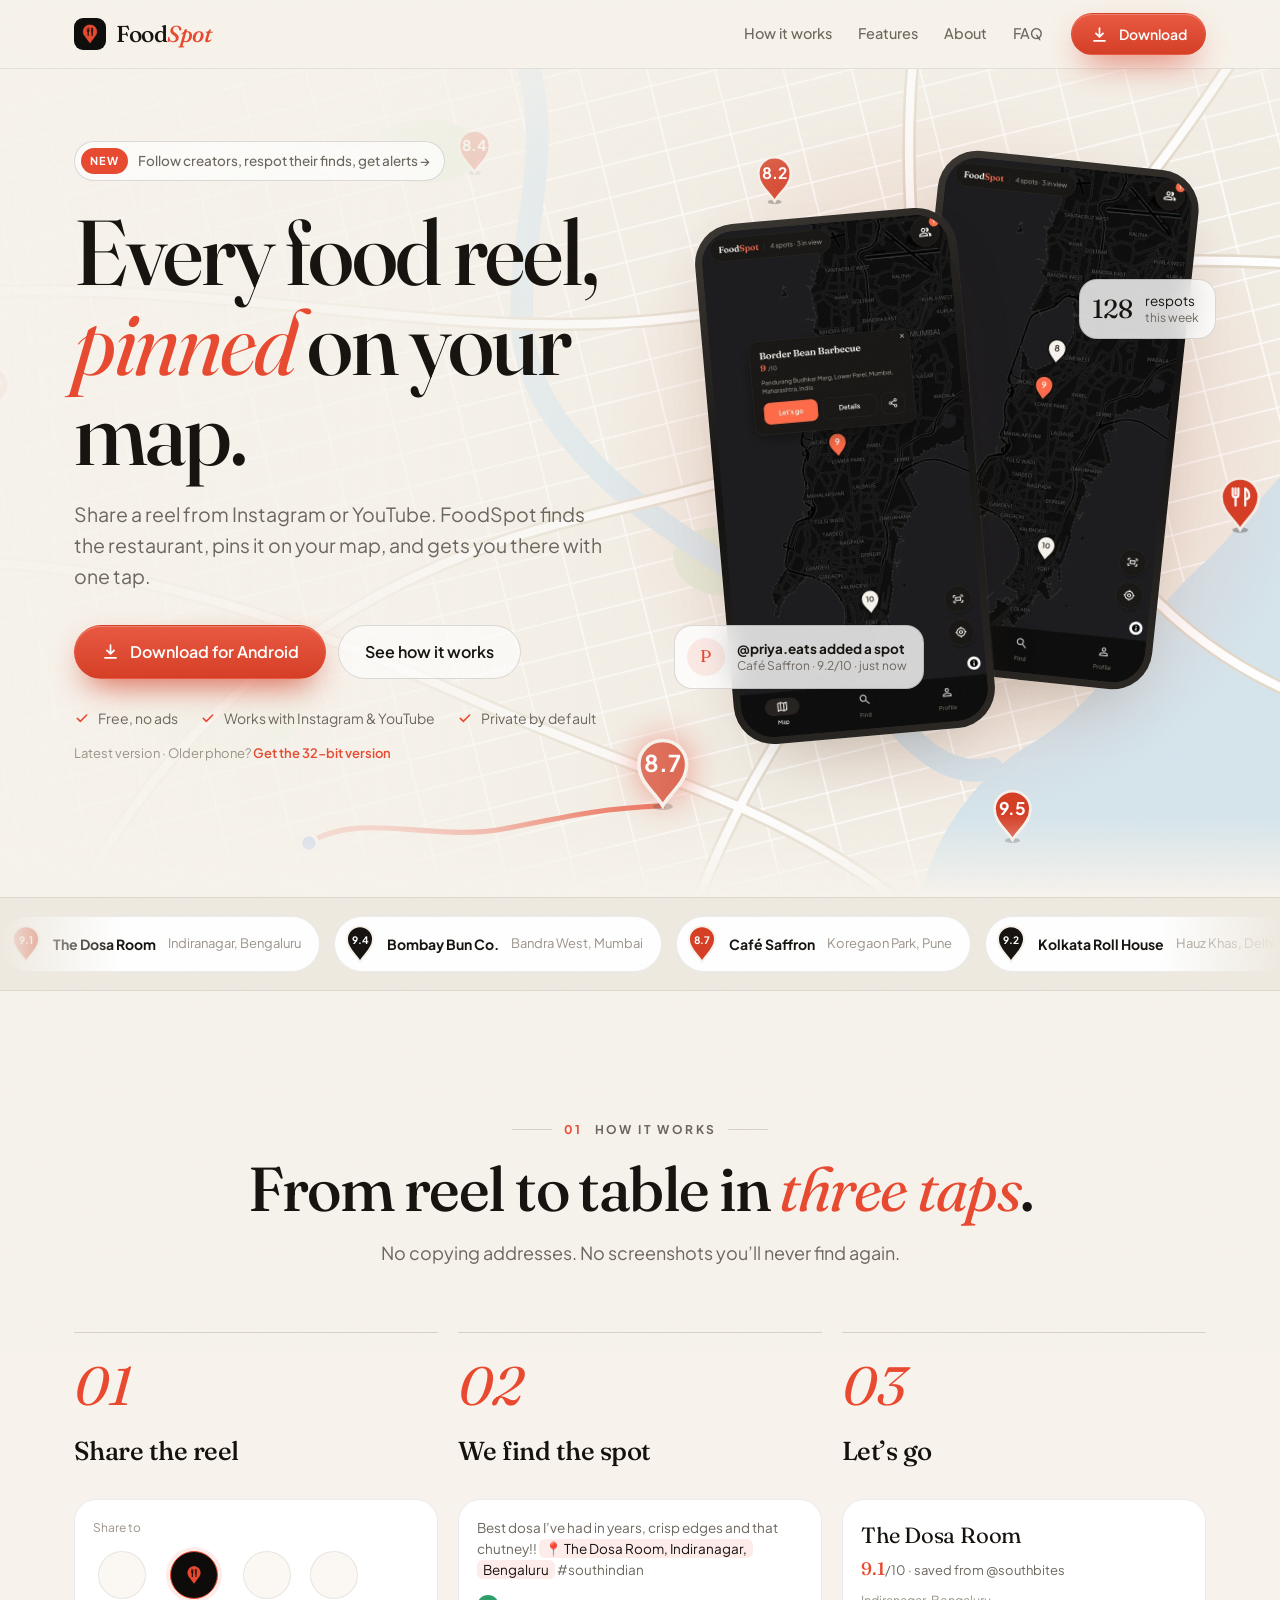
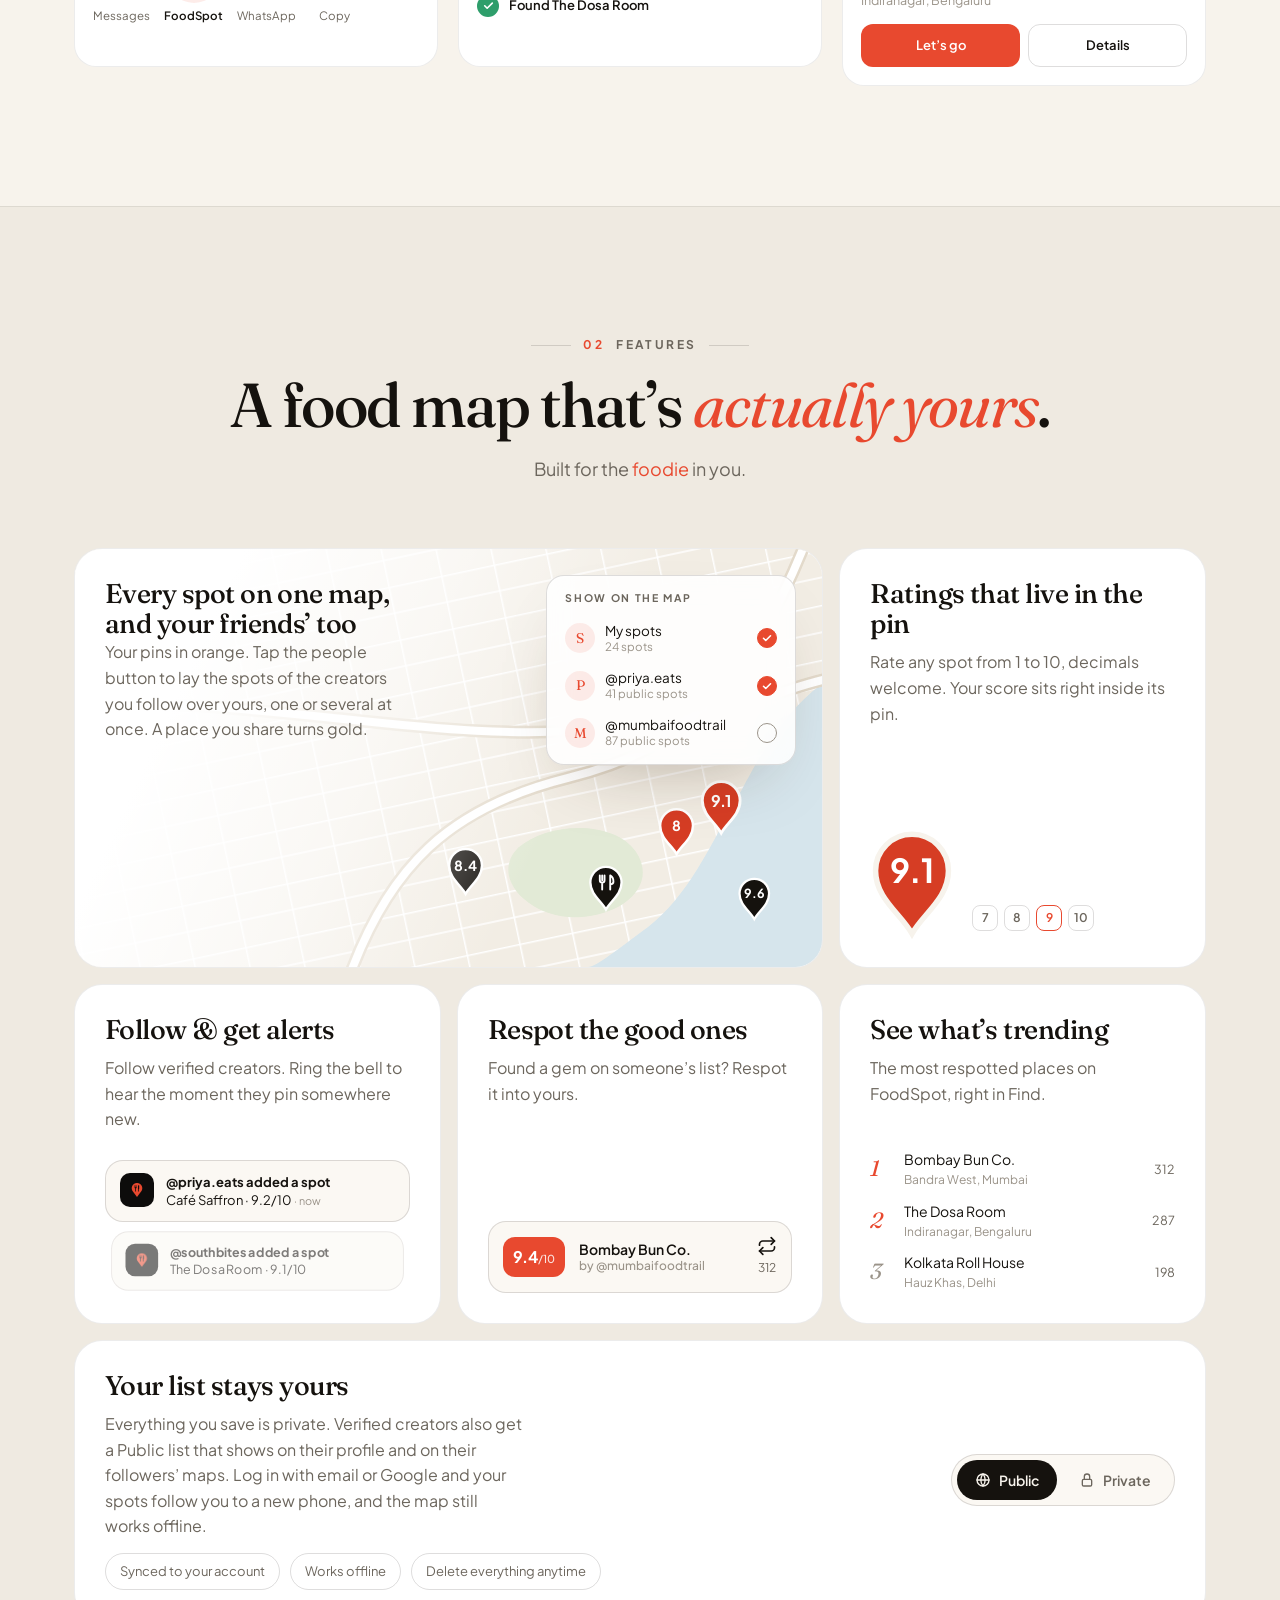
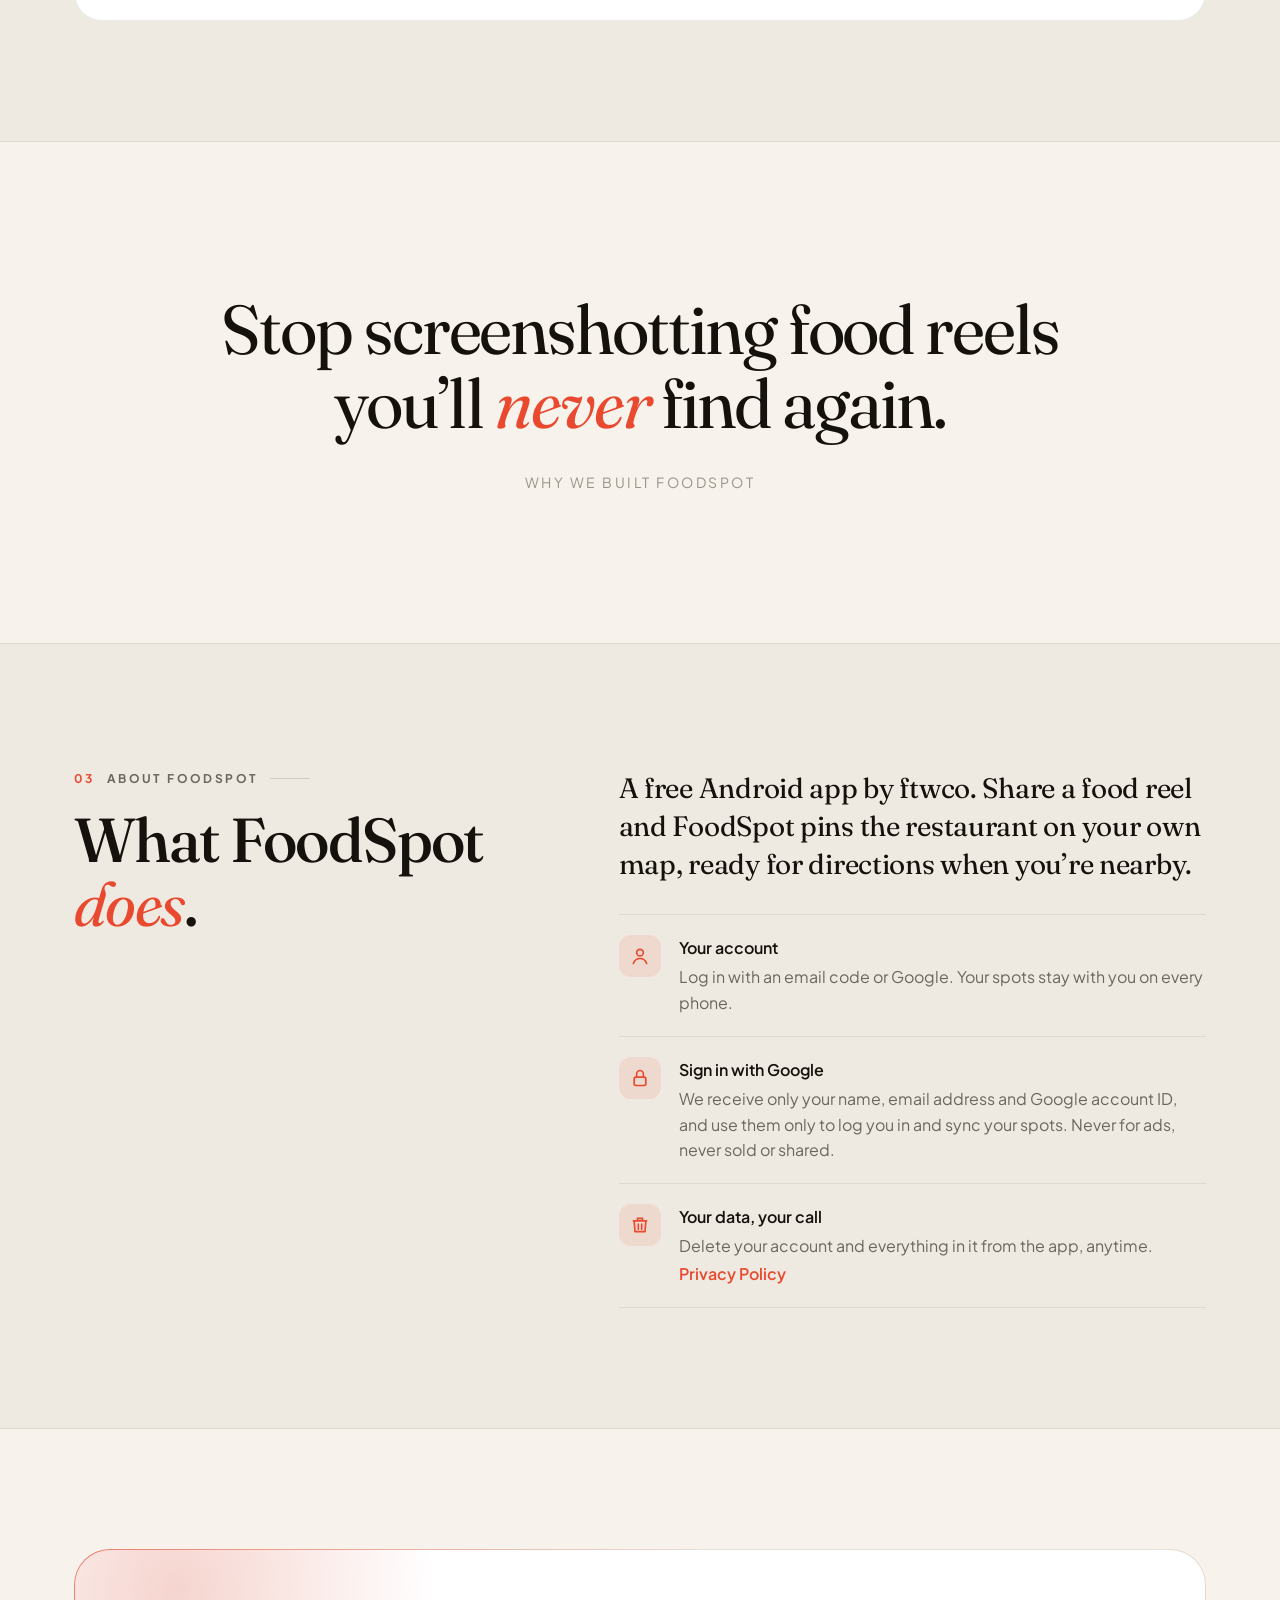
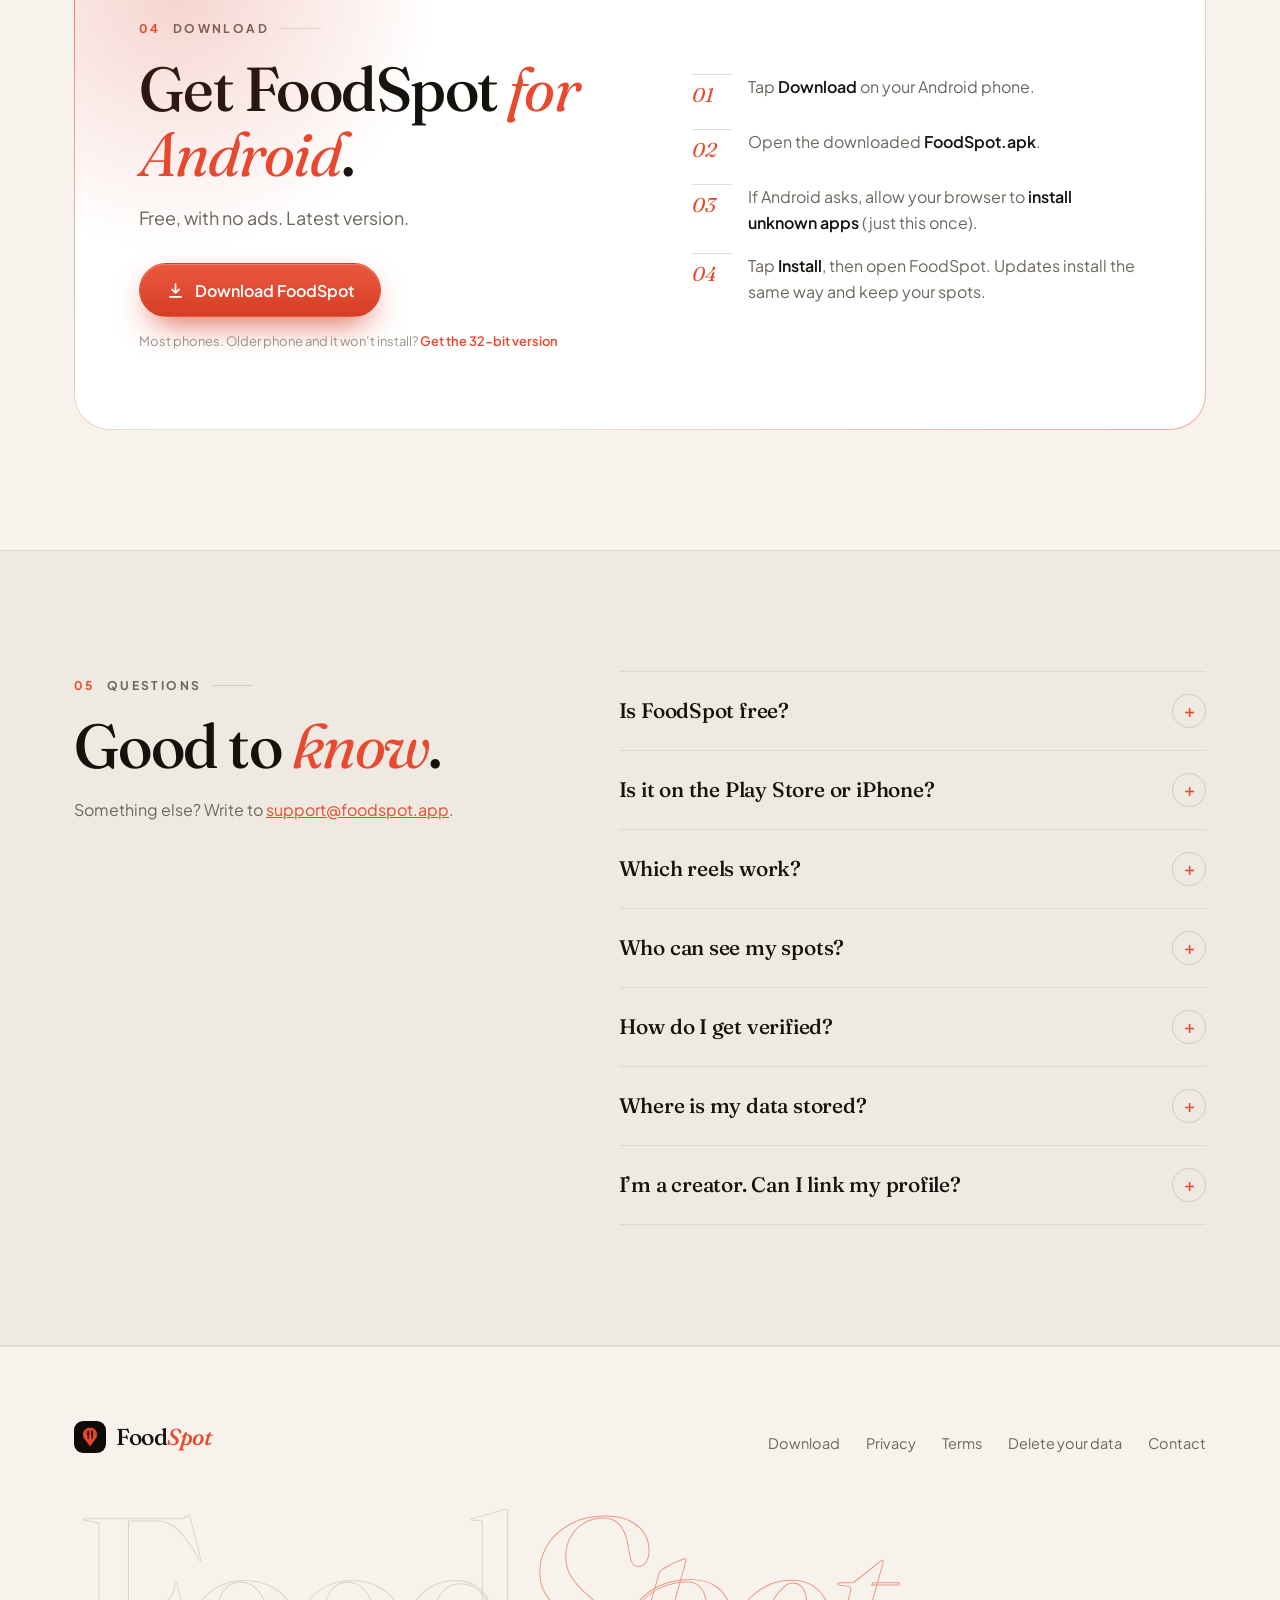
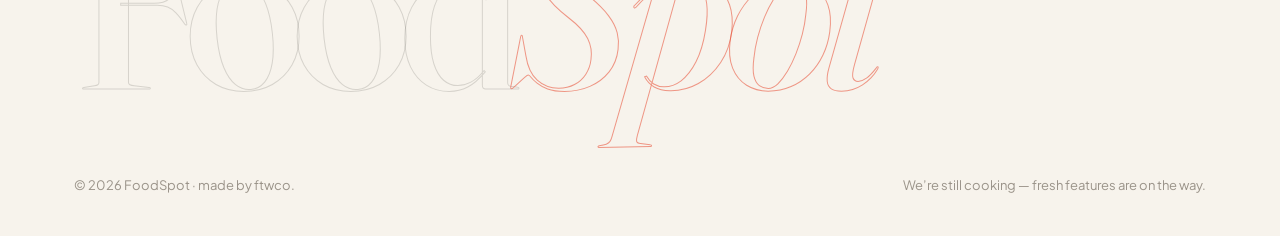
==== index.html @ f556c7e5 "Verified creators: public lists, connections" ====
<!doctype html>
<html lang="en">
<head>
<meta charset="utf-8" />
<meta name="viewport" content="width=device-width, initial-scale=1, viewport-fit=cover" />
<title>FoodSpot · Every food reel, pinned on your map</title>
<meta name="description" content="Share a food reel from Instagram or YouTube. FoodSpot finds the restaurant, pins it on your map, and gets you there with one tap. Follow creators, rate spots and respot their finds. Free for Android." />
<meta name="theme-color" content="#0B0A09" />
<meta property="og:title" content="FoodSpot · Every food reel, pinned on your map" />
<meta property="og:description" content="Share a reel, FoodSpot finds the restaurant and pins it on your map. Free for Android." />
<meta property="og:image" content="https://foodspot.app/icon.png" />
<link rel="icon" href="icon.png" />
<link rel="preconnect" href="https://fonts.googleapis.com" />
<link rel="preconnect" href="https://fonts.gstatic.com" crossorigin />
<link rel="stylesheet" href="https://fonts.googleapis.com/css2?family=Fraunces:ital,opsz,wght@0,9..144,400;0,9..144,500;0,9..144,600;1,9..144,400;1,9..144,500&family=Plus+Jakarta+Sans:wght@400;500;600;700&display=swap" />
<script>
  document.documentElement.classList.add('js');
  // Shared-spot links used to live at the site root (#<payload>); send them to /s/.
  function toSpot() { if (location.hash.length > 20) location.replace('s/' + location.hash); }
  toSpot();
  addEventListener('hashchange', toSpot);
</script>
<style>
  :root {
    --bg: #0B0A09; --bg2: #100F0D; --card: #151311; --card2: #1B1916; --text: #F4F0EA; --muted: #A49E94; --faint: #6E685F;
    --line: rgba(255,255,255,.08); --line2: rgba(255,255,255,.14); --border: #26231F;
    --accent: #FF6A47; --accent-deep: #E8492F; --accent-soft: rgba(255,106,71,.14); --on-accent: #FFFFFF;
    --ink-pin: #F4F0EA; --ink-pin-text: #15120E; --shadow: 0 30px 80px -30px rgba(0,0,0,.7);
    --max: 1180px;
  }
  @media (prefers-color-scheme: light) {
    :root:not([data-theme="dark"]) {
      --bg: #F7F3EC; --bg2: #EFEAE1; --card: #FFFFFF; --card2: #FBF8F3; --text: #15120E; --muted: #6C665D; --faint: #9A9389;
      --line: rgba(21,18,14,.08); --line2: rgba(21,18,14,.14); --border: #E7E0D5;
      --accent: #E8492F; --accent-deep: #D63D24; --accent-soft: rgba(232,73,47,.10);
      --ink-pin: #15120E; --ink-pin-text: #FFFFFF; --shadow: 0 30px 70px -34px rgba(60,40,20,.35);
    }
  }
  * { box-sizing: border-box; }
  html { scroll-behavior: smooth; }
  html, body { margin: 0; background: var(--bg); color: var(--text); }
  body { font-family: 'Plus Jakarta Sans', system-ui, sans-serif; line-height: 1.6; -webkit-font-smoothing: antialiased; overflow-x: hidden; }
  /* Film grain over everything, very faint. */
  body::after { content: ''; position: fixed; inset: -50%; z-index: 100; pointer-events: none; opacity: .035;
    background-image: url("data:image/svg+xml,%3Csvg xmlns='http://www.w3.org/2000/svg' width='160' height='160'%3E%3Cfilter id='n'%3E%3CfeTurbulence type='fractalNoise' baseFrequency='.9' numOctaves='3' stitchTiles='stitch'/%3E%3C/filter%3E%3Crect width='160' height='160' filter='url(%23n)'/%3E%3C/svg%3E"); }
  a { color: inherit; }
  .wrap { max-width: var(--max); margin: 0 auto; padding: 0 24px; }
  .serif { font-family: Fraunces, Georgia, serif; font-weight: 500; letter-spacing: -0.025em; font-optical-sizing: auto; }
  .serif em, h1 em, h2 em { font-style: italic; font-weight: 400; color: var(--accent); }
  .eyebrow { display: inline-flex; align-items: center; gap: 12px; font-size: 12px; font-weight: 700; letter-spacing: .2em; text-transform: uppercase; color: var(--muted); }
  .eyebrow b { color: var(--accent); font-weight: 700; }
  .eyebrow::after { content: ''; width: 40px; height: 1px; background: var(--line2); }
  .center .eyebrow::before { content: ''; width: 40px; height: 1px; background: var(--line2); }

  /* nav */
  nav.top { position: sticky; top: 0; z-index: 20; backdrop-filter: saturate(1.4) blur(16px); -webkit-backdrop-filter: saturate(1.4) blur(16px);
        background: color-mix(in srgb, var(--bg) 72%, transparent); border-bottom: 1px solid var(--line); }
  nav.top .wrap { display: flex; align-items: center; gap: 28px; height: 68px; }
  .brand { display: flex; align-items: center; gap: 10px; text-decoration: none; margin-right: auto; }
  .brand img { width: 32px; height: 32px; border-radius: 9px; }
  .wordmark { font-family: Fraunces, Georgia, serif; font-size: 23px; font-weight: 500; letter-spacing: -0.02em; }
  .wordmark span { color: var(--accent); font-style: italic; }
  .navlinks { display: flex; gap: 26px; font-size: 14.5px; font-weight: 500; }
  .navlinks a { text-decoration: none; color: var(--muted); transition: color .2s; }
  .navlinks a:hover { color: var(--text); }
  .btn { display: inline-flex; align-items: center; justify-content: center; gap: 10px; height: 54px; padding: 0 26px;
         border-radius: 999px; font: 600 16px 'Plus Jakarta Sans', system-ui, sans-serif; text-decoration: none; white-space: nowrap;
         border: 1px solid var(--line2); color: var(--text); background: color-mix(in srgb, var(--card) 60%, transparent);
         transition: transform .2s ease, box-shadow .2s ease, background .2s; }
  .btn:hover { transform: translateY(-2px); }
  .btn:active { transform: none; opacity: .85; }
  .btn.primary { background: linear-gradient(180deg, color-mix(in srgb, var(--accent) 92%, #fff), var(--accent-deep)); border-color: transparent; color: var(--on-accent);
                 box-shadow: 0 1px 0 rgba(255,255,255,.25) inset, 0 14px 34px -12px var(--accent-deep); }
  .btn.primary:hover { box-shadow: 0 1px 0 rgba(255,255,255,.25) inset, 0 20px 40px -12px var(--accent-deep); }
  .btn.small { height: 42px; padding: 0 18px; font-size: 14px; }
  .btn svg { width: 19px; height: 19px; }

  /* hero */
  .hero { position: relative; padding: 72px 0 120px; overflow: hidden; }
  .hero .wrap { display: grid; grid-template-columns: 1.08fr .92fr; gap: 40px; align-items: center; }
  .pill { display: inline-flex; align-items: center; gap: 10px; padding: 6px 14px 6px 6px; border-radius: 999px; font-size: 13.5px; font-weight: 500;
          border: 1px solid var(--line2); background: color-mix(in srgb, var(--card) 70%, transparent); text-decoration: none; color: var(--muted);
          backdrop-filter: blur(8px); -webkit-backdrop-filter: blur(8px); }
  .pill b { background: var(--accent); color: var(--on-accent); font-size: 11px; letter-spacing: .08em; text-transform: uppercase; padding: 4px 9px; border-radius: 999px; }
  .pill:hover { color: var(--text); }
  h1 { font-size: clamp(46px, 7.2vw, 92px); line-height: .98; margin: 26px 0 22px; font-weight: 500; letter-spacing: -0.035em; }
  .lede { font-size: clamp(17px, 1.8vw, 19.5px); color: var(--muted); max-width: 540px; margin: 0 0 32px; }
  .ctas { display: flex; flex-wrap: wrap; gap: 12px; align-items: center; }
  .trust { display: flex; flex-wrap: wrap; gap: 8px 22px; margin-top: 28px; font-size: 14px; color: var(--muted); }
  .trust span { display: inline-flex; align-items: center; gap: 8px; }
  .trust svg { width: 16px; height: 16px; color: var(--accent); }
  .meta { margin-top: 14px; font-size: 13px; color: var(--faint); }
  .meta a { color: var(--accent); font-weight: 600; text-decoration: none; }
  .phones { position: relative; height: 600px; }
  .phones::before { content: ''; position: absolute; inset: -10% -20%; z-index: -1;
                    background: radial-gradient(closest-side, color-mix(in srgb, var(--accent-deep) 22%, transparent), transparent); }
  .phone { position: absolute; width: 262px; border-radius: 40px; padding: 7px; background: linear-gradient(160deg, #3a3631, #121110 45%, #2a2723);
           box-shadow: var(--shadow), 0 0 0 1px rgba(255,255,255,.06); }
  .phone img { display: block; width: 100%; height: auto; border-radius: 33px; }
  .phone.back { right: 6%; top: 0; transform: rotate(6deg); }
  .phone.front { left: 2%; top: 56px; transform: rotate(-5deg); }
  .float { position: absolute; z-index: 2; display: flex; align-items: center; gap: 12px; padding: 12px 16px 12px 12px; border-radius: 18px;
           background: color-mix(in srgb, var(--card) 82%, transparent); border: 1px solid var(--line2); box-shadow: var(--shadow);
           backdrop-filter: blur(14px); -webkit-backdrop-filter: blur(14px); font-size: 13.5px; line-height: 1.35; }
  .float small { display: block; color: var(--muted); font-size: 12px; }
  .float .ava { flex: none; width: 38px; height: 38px; border-radius: 50%; display: grid; place-items: center; font-family: Fraunces, serif; font-size: 17px;
                background: var(--accent-soft); color: var(--accent); }
  .float.alert { left: -6%; bottom: 70px; animation: bob 6s ease-in-out infinite; }
  .float.respots { right: -2%; top: 120px; animation: bob 7s 1s ease-in-out infinite; }
  .float.respots .num { font-family: Fraunces, serif; font-size: 26px; line-height: 1; color: var(--text); }
  @keyframes bob { 0%, 100% { transform: translateY(0); } 50% { transform: translateY(-8px); } }

  /* ticker */
  .ticker { border-top: 1px solid var(--line); border-bottom: 1px solid var(--line); background: var(--bg2); overflow: hidden; position: relative; }
  .ticker::before, .ticker::after { content: ''; position: absolute; top: 0; bottom: 0; width: 120px; z-index: 1; pointer-events: none; }
  .ticker::before { left: 0; background: linear-gradient(90deg, var(--bg2), transparent); }
  .ticker::after { right: 0; background: linear-gradient(270deg, var(--bg2), transparent); }
  .track { display: flex; gap: 14px; width: max-content; padding: 18px 0; animation: marquee 60s linear infinite; }
  .ticker:hover .track { animation-play-state: paused; }
  .tick { display: inline-flex; align-items: center; gap: 12px; padding: 8px 18px 8px 10px; border-radius: 999px; border: 1px solid var(--line);
          background: var(--card); font-size: 14px; white-space: nowrap; }
  .tick small { color: var(--faint); font-size: 13px; }
  @keyframes marquee { to { transform: translateX(-50%); } }

  /* pins drawn in HTML (same shape as the app) */
  .mpin { position: relative; display: inline-block; width: 30px; height: 38px; flex: none; }
  .mpin svg { width: 100%; height: 100%; display: block; overflow: visible; }
  .mpin .body { fill: var(--accent-deep); stroke: var(--bg); stroke-width: 2.5; }
  .mpin.theirs .body { fill: var(--ink-pin); }
  .mpin text { fill: #fff; font: 700 13px 'Plus Jakarta Sans', sans-serif; }
  .mpin.theirs text { fill: var(--ink-pin-text); }

  /* sections */
  section { padding: 120px 0; position: relative; }
  .center { text-align: center; }
  h2 { font-size: clamp(36px, 5vw, 62px); line-height: 1.04; margin: 18px 0 18px; font-weight: 500; letter-spacing: -0.03em; }
  .sub { color: var(--muted); font-size: 18px; max-width: 600px; margin: 0 auto; }
  .acc { color: var(--accent); }
  .alt { background: var(--bg2); border-top: 1px solid var(--line); border-bottom: 1px solid var(--line); }

  /* how it works */
  .steps { display: grid; grid-template-columns: repeat(3, 1fr); gap: 20px; margin-top: 64px; counter-reset: s; text-align: left; }
  .step { position: relative; border-top: 1px solid var(--line2); padding-top: 26px; }
  .step .n { font-family: Fraunces, serif; font-style: italic; font-size: 54px; line-height: 1; color: var(--accent); }
  .step h3 { font-family: Fraunces, serif; font-weight: 500; font-size: 26px; letter-spacing: -0.02em; margin: 18px 0 8px; }
  .step p { color: var(--muted); margin: 0; }
  .mock { margin-top: 26px; border-radius: 22px; border: 1px solid var(--line); background: var(--card); padding: 18px; min-height: 168px;
          box-shadow: 0 1px 0 rgba(255,255,255,.04) inset; }
  .sheet .title { font-size: 12px; color: var(--faint); margin-bottom: 14px; }
  .apps { display: flex; gap: 14px; }
  .app { display: flex; flex-direction: column; align-items: center; gap: 8px; font-size: 11.5px; color: var(--muted); }
  .app i { width: 48px; height: 48px; border-radius: 50%; background: var(--card2); border: 1px solid var(--line); display: grid; place-items: center; }
  .app.fs i { background: #0D0C0B; border-color: var(--accent); box-shadow: 0 0 0 4px var(--accent-soft); }
  .app.fs { color: var(--text); font-weight: 600; }
  .app.fs img { width: 30px; height: 30px; border-radius: 8px; }
  .caption { font-size: 13.5px; color: var(--muted); line-height: 1.55; }
  .caption .hl { display: inline; color: var(--text); background: var(--accent-soft); border-radius: 6px; padding: 1px 6px; box-decoration-break: clone; -webkit-box-decoration-break: clone; }
  .found { margin-top: 14px; display: flex; align-items: center; gap: 10px; font-size: 13px; font-weight: 600; }
  .found .ok { width: 22px; height: 22px; border-radius: 50%; background: #2E9E6B; color: #fff; display: grid; place-items: center; }
  .found .ok svg { width: 13px; height: 13px; }
  .popup .pname { font-family: Fraunces, serif; font-size: 22px; letter-spacing: -0.01em; }
  .popup .prate { font-size: 13px; color: var(--muted); margin: 2px 0 6px; }
  .popup .prate b { font-family: Fraunces, serif; font-size: 18px; color: var(--accent); font-weight: 500; }
  .popup .paddr { font-size: 12.5px; color: var(--faint); margin-bottom: 14px; }
  .pbtns { display: flex; gap: 8px; }
  .pbtns span { flex: 1; text-align: center; padding: 10px 0; border-radius: 12px; font-size: 13px; font-weight: 600; border: 1px solid var(--line2); }
  .pbtns span.go { background: var(--accent); color: var(--on-accent); border-color: transparent; }

  /* bento */
  .bento { display: grid; grid-template-columns: repeat(6, 1fr); gap: 16px; margin-top: 64px; text-align: left; }
  .tile { position: relative; overflow: hidden; border-radius: 28px; border: 1px solid var(--line); background: var(--card); padding: 30px;
          display: flex; flex-direction: column; gap: 10px; min-height: 280px; }
  .tile h3 { font-family: Fraunces, serif; font-weight: 500; font-size: 27px; line-height: 1.12; letter-spacing: -0.02em; margin: 0; }
  .tile p { color: var(--muted); margin: 0; max-width: 420px; }
  .tile .art { margin-top: auto; padding-top: 18px; }
  .span4 { grid-column: span 4; } .span2 { grid-column: span 2; } .span3 { grid-column: span 3; } .span6 { grid-column: span 6; }
  .tile.map { padding: 0; min-height: 420px; }
  .tile.map .copy { position: relative; z-index: 2; padding: 30px; max-width: 360px; }
  .tile.map svg.mini { position: absolute; inset: 0; width: 100%; height: 100%; }
  .tile.map::after { content: ''; position: absolute; inset: 0; z-index: 1; pointer-events: none;
                     background: linear-gradient(115deg, var(--card) 18%, color-mix(in srgb, var(--card) 60%, transparent) 42%, transparent 64%); }
  .layers { position: absolute; z-index: 2; right: 26px; top: 26px; width: 250px; border-radius: 18px; border: 1px solid var(--line2);
            background: color-mix(in srgb, var(--card) 86%, transparent); backdrop-filter: blur(12px); -webkit-backdrop-filter: blur(12px);
            box-shadow: var(--shadow); padding: 14px 6px 8px; font-size: 13.5px; }
  .layers .lt { font-size: 10.5px; font-weight: 700; letter-spacing: .16em; text-transform: uppercase; color: var(--muted); padding: 0 12px 8px; }
  .layer { display: flex; align-items: center; gap: 10px; padding: 8px 12px; border-radius: 12px; }
  .layer .ava { width: 30px; height: 30px; border-radius: 50%; display: grid; place-items: center; background: var(--accent-soft); color: var(--accent);
                font-family: Fraunces, serif; font-size: 14px; flex: none; }
  .layer div { flex: 1; line-height: 1.25; } .layer small { display: block; color: var(--faint); font-size: 11.5px; }
  .check { width: 20px; height: 20px; border-radius: 50%; border: 1.5px solid var(--faint); flex: none; display: grid; place-items: center; }
  .check.on { border-color: var(--accent); background: var(--accent); color: #fff; }
  .check svg { width: 12px; height: 12px; }
  .bigpin { display: flex; align-items: flex-end; gap: 18px; }
  .bigpin .mpin { width: 84px; height: 106px; }
  .bigpin .mpin text { font-size: 15px; }
  .bigpin .scale { display: flex; gap: 6px; padding-bottom: 6px; }
  .bigpin .scale span { width: 26px; height: 26px; border-radius: 8px; display: grid; place-items: center; font-size: 12px; font-weight: 600;
                        border: 1px solid var(--line2); color: var(--muted); }
  .notif { border-radius: 18px; border: 1px solid var(--line2); background: var(--card2); padding: 12px 14px; display: flex; gap: 12px; align-items: flex-start; font-size: 13px; line-height: 1.4; }
  .notif .ic { width: 34px; height: 34px; border-radius: 10px; flex: none; background: #0D0C0B; display: grid; place-items: center; }
  .notif .ic img { width: 24px; height: 24px; border-radius: 6px; }
  .notif small { color: var(--faint); }
  .notif + .notif { margin-top: 8px; opacity: .55; transform: scale(.96); }
  .rs { display: flex; align-items: center; gap: 14px; border-radius: 18px; border: 1px solid var(--line2); background: var(--card2); padding: 14px; }
  .rs .rate { background: var(--accent); color: #fff; border-radius: 12px; padding: 7px 10px; font-weight: 700; font-size: 16px; }
  .rs .rate small { font-weight: 500; font-size: 11px; opacity: .85; }
  .rs .nm { flex: 1; font-weight: 600; font-size: 14px; line-height: 1.3; } .rs .nm small { display: block; color: var(--faint); font-weight: 500; font-size: 12px; }
  .rs .cnt { text-align: center; font-size: 12px; color: var(--muted); } .rs .cnt svg { width: 20px; height: 20px; display: block; margin: 0 auto 2px; color: var(--text); }
  .trend { list-style: none; margin: 0; padding: 0; display: grid; gap: 10px; }
  .trend li { display: flex; align-items: center; gap: 12px; font-size: 14px; }
  .trend .rk { font-family: Fraunces, serif; font-style: italic; font-size: 22px; width: 22px; color: var(--accent); }
  .trend li:nth-child(n+3) .rk { color: var(--faint); }
  .trend .bar { flex: 1; } .trend .bar small { display: block; color: var(--faint); font-size: 12px; }
  .trend .n { font-size: 12.5px; color: var(--muted); }
  .seg { display: inline-flex; padding: 5px; border-radius: 999px; border: 1px solid var(--line2); background: var(--card2); gap: 4px; }
  .seg span { display: inline-flex; align-items: center; gap: 8px; padding: 9px 18px; border-radius: 999px; font-size: 14px; font-weight: 600; color: var(--muted); }
  .seg span.on { background: var(--text); color: var(--bg); }
  .seg svg { width: 16px; height: 16px; }
  .tile.wide { flex-direction: row; align-items: center; gap: 40px; min-height: 0; }
  .tile.wide .copy { flex: 1; display: grid; gap: 10px; }
  .chips { display: flex; flex-wrap: wrap; gap: 10px; margin-top: 4px; }
  .chips span { font-size: 13px; padding: 7px 14px; border-radius: 999px; border: 1px solid var(--line2); color: var(--muted); }

  /* statement */
  .statement { padding: 150px 0; text-align: center; overflow: hidden; }
  .statement blockquote { margin: 0 auto; max-width: 980px; font-family: Fraunces, serif; font-weight: 400; font-size: clamp(34px, 5.4vw, 72px);
                          line-height: 1.08; letter-spacing: -0.03em; }
  .statement blockquote em { font-style: italic; color: var(--accent); }
  .statement cite { display: block; margin-top: 30px; font-style: normal; font-size: 14px; letter-spacing: .18em; text-transform: uppercase; color: var(--faint); }

  /* about */
  .split { display: grid; grid-template-columns: .9fr 1.1fr; gap: 64px; align-items: start; }
  .split h2 { margin-top: 18px; }
  .prose p { color: var(--muted); margin: 0 0 16px; font-size: 16.5px; }
  .prose p strong { color: var(--text); font-weight: 600; }
  .prose h3 { font-family: Fraunces, serif; font-weight: 500; font-size: 24px; letter-spacing: -0.01em; margin: 30px 0 10px; }
  .prose a { color: var(--accent); }
  .prose .lead { font-family: Fraunces, serif; font-size: clamp(22px, 2.4vw, 28px); line-height: 1.35; letter-spacing: -0.01em;
                 color: var(--text); margin: 6px 0 30px; }
  .facts { list-style: none; margin: 0; padding: 0; }
  .facts li { display: flex; gap: 18px; align-items: flex-start; padding: 20px 0; border-top: 1px solid var(--line); color: var(--muted); }
  .facts li:last-child { border-bottom: 1px solid var(--line); }
  .facts b { display: block; color: var(--text); font-weight: 600; margin-bottom: 4px; }
  .facts a { display: inline-block; margin-top: 2px; font-weight: 600; text-decoration: none; }
  .fi { flex: none; width: 42px; height: 42px; border-radius: 12px; display: grid; place-items: center; background: var(--accent-soft); color: var(--accent); }
  .fi svg { width: 20px; height: 20px; }

  /* download */
  .dl { position: relative; border-radius: 36px; padding: 1px; background: linear-gradient(140deg, color-mix(in srgb, var(--accent) 70%, transparent), var(--line) 38%, var(--line) 62%, color-mix(in srgb, var(--accent) 45%, transparent)); }
  .dl-inner { position: relative; overflow: hidden; border-radius: 35px; background: var(--card); padding: 64px; display: grid; grid-template-columns: 1.05fr .95fr; gap: 56px; align-items: center; }
  .dl-inner::before { content: ''; position: absolute; width: 520px; height: 520px; left: -160px; top: -220px; pointer-events: none;
                      background: radial-gradient(closest-side, color-mix(in srgb, var(--accent-deep) 22%, transparent), transparent); }
  .dl h2 { margin-top: 18px; }
  .dl .sub { margin: 0 0 30px; text-align: left; }
  .install { list-style: none; margin: 0; padding: 0; display: grid; gap: 18px; counter-reset: i; }
  .install li { counter-increment: i; display: grid; grid-template-columns: 40px 1fr; gap: 16px; align-items: start; color: var(--muted); }
  .install li::before { content: counter(i, decimal-leading-zero); font-family: Fraunces, serif; font-style: italic; font-size: 20px; color: var(--accent);
                        border-top: 1px solid var(--line2); padding-top: 4px; }
  .install strong { color: var(--text); font-weight: 600; }

  /* faq */
  .faq details { border-bottom: 1px solid var(--line); padding: 22px 0; }
  .faq details:first-child { border-top: 1px solid var(--line); }
  .faq summary { cursor: pointer; font-family: Fraunces, serif; font-weight: 500; font-size: 21px; letter-spacing: -0.01em; list-style: none;
                 display: flex; justify-content: space-between; align-items: center; gap: 16px; }
  .faq summary::-webkit-details-marker { display: none; }
  .faq summary::after { content: '+'; flex: none; width: 32px; height: 32px; border-radius: 50%; border: 1px solid var(--line2); display: grid; place-items: center;
                        font-family: 'Plus Jakarta Sans', sans-serif; font-size: 18px; color: var(--accent); transition: transform .25s; }
  .faq details[open] summary::after { transform: rotate(45deg); }
  .faq details p { color: var(--muted); margin: 12px 0 0; max-width: 640px; }
  .faq a, .contact a { color: var(--accent); }
  .contact { margin-top: 18px; color: var(--muted); }

  /* footer */
  footer { border-top: 1px solid var(--line); padding: 72px 0 40px; overflow: hidden; }
  .foot { display: flex; flex-wrap: wrap; gap: 24px 40px; justify-content: space-between; align-items: flex-end; }
  .foot .links { display: flex; flex-wrap: wrap; gap: 14px 26px; font-size: 14.5px; }
  .foot .links a { text-decoration: none; color: var(--muted); } .foot .links a:hover { color: var(--text); }
  .giant { font-family: Fraunces, serif; font-weight: 500; letter-spacing: -0.05em; line-height: .8; font-size: clamp(80px, 19vw, 260px);
           margin: 48px 0 0; padding-bottom: .2em; color: transparent; -webkit-text-stroke: 1px var(--line2); user-select: none; white-space: nowrap; }
  .giant span { font-style: italic; -webkit-text-stroke: 1px color-mix(in srgb, var(--accent) 55%, transparent); }
  .legal { display: flex; flex-wrap: wrap; justify-content: space-between; gap: 10px; margin-top: 28px; font-size: 13px; color: var(--faint); }

  /* scroll reveal */
  .js [data-reveal] { opacity: 0; transform: translateY(24px); transition: opacity .9s cubic-bezier(.2,.7,.2,1), transform .9s cubic-bezier(.2,.7,.2,1); }
  .js [data-reveal].in { opacity: 1; transform: none; }
  @media (prefers-reduced-motion: reduce) {
    .js [data-reveal] { opacity: 1; transform: none; transition: none; }
    .track, .float { animation: none; }
  }

  @media (max-width: 980px) {
    .navlinks { display: none; }
    .hero { padding-top: 44px; }
    .hero .wrap { grid-template-columns: 1fr; gap: 28px; }
    .phones { height: 470px; max-width: 460px; margin: 0 auto; width: 100%; }
    .phone { width: 200px; border-radius: 32px; padding: 6px; } .phone img { border-radius: 27px; }
    .phone.back { right: 4%; } .phone.front { left: 4%; }
    .float.alert { left: 0; top: 0; bottom: auto; } .float.respots { right: 0; top: 150px; }
    .steps { grid-template-columns: 1fr; gap: 44px; }
    .bento { grid-template-columns: 1fr; }
    .span4, .span2, .span3, .span6 { grid-column: auto; }
    /* Phones: text, then the drop-down, then the map underneath (so the pins aren't covered). */
    .tile.map { min-height: 0; }
    .tile.map .copy { max-width: none; order: 1; }
    .tile.map::after { display: none; }
    .layers { order: 2; position: relative; inset: auto; width: auto; margin: 0 22px; }
    .tile.map svg.mini { order: 3; position: relative; inset: auto; height: 280px; margin-top: -40px;
                         -webkit-mask-image: linear-gradient(180deg, transparent, #000 30%); mask-image: linear-gradient(180deg, transparent, #000 30%); }
    .tile.wide { flex-direction: column; align-items: flex-start; gap: 22px; }
    .split, .dl-inner { grid-template-columns: 1fr; gap: 36px; }
    .dl-inner { padding: 40px 26px; }
    section { padding: 88px 0; }
    .statement { padding: 110px 0; }
  }
  @media (max-width: 420px) {
    .phone { width: 168px; } .phones { height: 400px; }
    .float { font-size: 12.5px; padding: 10px 12px 10px 10px; } .float .ava { width: 32px; height: 32px; }
    .float.respots { display: none; }
    .btn { padding: 0 20px; }
  }

  /* hero map: a drawn city map with the app's rating pins */
  :root { --land: #12110F; --street: #1D1B18; --road: #2A2723; --casing: #0D0C0B; --park: #15201A; --water: #0E1A20; --you: #4C8DFF; }
  @media (prefers-color-scheme: light) {
    :root:not([data-theme="dark"]) { --land: #F2EDE4; --street: #FFFFFF; --road: #FFFFFF; --casing: #E3DACB; --park: #E2EAD6; --water: #D6E5EC; --you: #2F6FE4; }
  }
  .hero { isolation: isolate; }
  .hero > .wrap { position: relative; z-index: 1; }
  .hero-map { position: absolute; inset: 0; z-index: -1; overflow: hidden; }
  .hero-map svg { width: 100%; height: 100%; display: block; }
  .hero-map::after { content: ''; position: absolute; inset: 0; pointer-events: none;
    background:
      linear-gradient(90deg, color-mix(in srgb, var(--bg) 92%, transparent) 0%, color-mix(in srgb, var(--bg) 80%, transparent) 30%, color-mix(in srgb, var(--bg) 30%, transparent) 50%, transparent 66%),
      linear-gradient(180deg, color-mix(in srgb, var(--bg) 40%, transparent) 0%, transparent 14%, transparent 90%, var(--bg) 100%); }
  .land { fill: var(--land); }
  .minor { fill: none; stroke: var(--street); stroke-width: 3; }
  .minor.thin { stroke-width: 1.5; }
  .park { fill: var(--park); }
  .water { fill: var(--water); }
  .river { fill: none; stroke: var(--water); stroke-width: 22; stroke-linecap: round; }
  .casing path, .road path { fill: none; stroke-linecap: round; }
  .casing path { stroke: var(--casing); stroke-width: 13; }
  .road path { stroke: var(--road); stroke-width: 8; }
  .route { fill: none; stroke: var(--accent); stroke-width: 5; stroke-linecap: round; stroke-dasharray: 1; stroke-dashoffset: 1;
           animation: route 1.3s 1.1s cubic-bezier(.6,.1,.3,1) forwards; }
  .you-dot { fill: var(--you); stroke: var(--bg); stroke-width: 3; }
  .you-ring { fill: var(--you); opacity: .35; transform-box: fill-box; transform-origin: center; animation: ping 2.4s 2.4s ease-out infinite; }
  .pin { transform-box: fill-box; transform-origin: 50% 100%; opacity: 0; animation: drop .7s var(--d) cubic-bezier(.3,1.6,.5,1) forwards; }
  .pin.faint { --o: .55; }
  .pin-body { fill: var(--accent-deep); stroke: var(--bg); stroke-width: 2.5; }
  .pin text { fill: #fff; font: 700 16px 'Plus Jakarta Sans', system-ui, sans-serif; }
  .pin-shadow { fill: #000; opacity: .28; }
  .pin.target .pin-body { filter: drop-shadow(0 0 12px color-mix(in srgb, var(--accent) 75%, transparent)); }
  .you, .route { pointer-events: none; }
  .m-only { display: none; }
  @media (max-width: 860px) { .m-only { display: inline; } .d-only { display: none; } }
  @keyframes drop { from { opacity: 0; transform: translateY(-40px) scale(.7); } to { opacity: var(--o, 1); transform: none; } }
  @keyframes route { to { stroke-dashoffset: 0; } }
  @keyframes ping { 0% { transform: scale(1); opacity: .45; } 100% { transform: scale(3.4); opacity: 0; } }
  @media (prefers-reduced-motion: reduce) {
    .pin, .route, .you-ring { animation: none; opacity: var(--o, 1); stroke-dashoffset: 0; }
  }
  @media (max-width: 860px) {
    .hero-map::after { background:
      linear-gradient(180deg, color-mix(in srgb, var(--bg) 82%, transparent) 0%, color-mix(in srgb, var(--bg) 62%, transparent) 34%, color-mix(in srgb, var(--bg) 12%, transparent) 50%, transparent 62%, transparent 92%, var(--bg) 100%); }
  }
  .mp-mine { fill: var(--accent-deep); stroke: var(--card); stroke-width: 2.5; }
  .mp-theirs { fill: var(--ink-pin); stroke: var(--card); stroke-width: 2.5; }
  .mp-t { fill: #fff; font: 700 14px 'Plus Jakarta Sans', sans-serif; }
  .mp-tt { fill: var(--ink-pin-text); font: 700 14px 'Plus Jakarta Sans', sans-serif; }
  .mp-fork { color: var(--ink-pin-text); }
</style>
</head>
<body>
<svg width="0" height="0" style="position:absolute" aria-hidden="true">
  <defs>
    <path id="pinpath" d="M19 46.5C14 37.5 2.5 30.5 2.5 18A16.5 16.5 0 0 1 35.5 18C35.5 30.5 24 37.5 19 46.5Z"/>
    <g id="fork" fill="none" stroke="currentColor" stroke-width="2" stroke-linecap="round" stroke-linejoin="round">
      <path d="M12.5 10.5v5.2M15 10.5v5.2M17.5 10.5v5.2M12.5 15.7c0 1.6 1.1 2.4 2.5 2.4s2.5-.8 2.5-2.4M15 18.1v7.4"/>
      <path d="M23.5 25.5V10.5c2.6 1.4 3.4 4.2 3.4 6.6 0 1.6-.8 2.6-3.4 2.9"/>
    </g>
  </defs>
</svg>

<nav class="top">
  <div class="wrap">
    <a class="brand" href="./"><img src="icon.png" alt="" /><span class="wordmark">Food<span>Spot</span></span></a>
    <div class="navlinks"><a href="#how">How it works</a><a href="#features">Features</a><a href="#about">About</a><a href="#faq">FAQ</a></div>
    <a class="btn small primary" href="#download">
      <svg viewBox="0 0 24 24" fill="none" stroke="currentColor" stroke-width="2.2" stroke-linecap="round" stroke-linejoin="round"><path d="M12 4v11m0 0l-4.5-4.5M12 15l4.5-4.5M5 20h14"/></svg>
      <span>Download</span>
    </a>
  </div>
</nav>

<header class="hero">
  <div class="hero-map" aria-hidden="true">
    <svg viewBox="0 0 1440 800" preserveAspectRatio="xMidYMid slice" xmlns="http://www.w3.org/2000/svg">
      <defs>
        <pattern id="streets" width="64" height="64" patternUnits="userSpaceOnUse" patternTransform="rotate(-14)">
          <path d="M0 0H64M0 0V64" class="minor"/>
          <path d="M0 32H64" class="minor thin"/>
        </pattern>
      </defs>
      <rect width="1440" height="800" class="land"/>
      <rect width="1440" height="800" fill="url(#streets)"/>
      <path class="park" d="M215 560c40-38 130-44 170-6s18 98-48 112-160-62-122-106z"/>
      <path class="park" d="M1040 150c30-30 110-30 132 6s-12 70-62 74-100-46-70-80z"/>
      <path class="park" d="M760 455c22-20 76-18 88 8s-14 46-48 46-62-32-40-54z"/>
      <path class="park" d="M470 60c26-18 84-14 92 12s-22 40-56 38-58-32-36-50z"/>
      <path class="water" d="M1440 330C1350 352 1318 430 1262 480C1196 540 1170 610 1098 652C1030 692 1000 760 990 800H1440Z"/>
      <path class="river" d="M610 -10C650 120 560 230 640 340C720 450 830 480 905 560C960 620 1000 690 1060 676"/>
      <g class="casing">
        <path d="M-20 222C300 190 520 270 760 240S1200 160 1460 200"/>
        <path d="M170 820C250 640 420 500 640 440S1040 380 1300 -20"/>
        <path d="M985 -20C965 160 1015 300 965 440S830 650 770 820"/>
        <path d="M-20 480C200 460 380 530 560 610S860 710 990 820"/>
        <path d="M1460 640C1340 610 1250 560 1180 470"/>
      </g>
      <g class="road">
        <path d="M-20 222C300 190 520 270 760 240S1200 160 1460 200"/>
        <path d="M170 820C250 640 420 500 640 440S1040 380 1300 -20"/>
        <path d="M985 -20C965 160 1015 300 965 440S830 650 770 820"/>
        <path d="M-20 480C200 460 380 530 560 610S860 710 990 820"/>
        <path d="M1460 640C1340 610 1250 560 1180 470"/>
      </g>
      <path class="route" pathLength="1" d="M400 748C450 716 520 748 590 734S690 714 742 712"/>
      <g class="you"><circle class="you-ring" cx="400" cy="748" r="10"/><circle class="you-dot" cx="400" cy="748" r="8"/></g>
      <g transform="translate(1361.2 91.9) scale(1.25)"><g class="pin" style="--d:0.3s"><ellipse class="pin-shadow" cx="19" cy="47" rx="7" ry="2.4"/><path class="pin-body" d="M19 46.5C14 37.5 2.5 30.5 2.5 18A16.5 16.5 0 0 1 35.5 18C35.5 30.5 24 37.5 19 46.5Z"/><text x="19" y="23.5" text-anchor="middle" font-size="12">9.1</text></g></g>
      <g class="d-only" transform="translate(832.0 83.8) scale(0.95)"><g class="pin" style="--d:0.45s"><ellipse class="pin-shadow" cx="19" cy="47" rx="7" ry="2.4"/><path class="pin-body" d="M19 46.5C14 37.5 2.5 30.5 2.5 18A16.5 16.5 0 0 1 35.5 18C35.5 30.5 24 37.5 19 46.5Z"/><text x="19" y="23.5" text-anchor="middle" font-size="12">8.2</text></g></g>
      <g transform="translate(1279.1 393.9) scale(1.1)"><g class="pin" style="--d:0.6s"><ellipse class="pin-shadow" cx="19" cy="47" rx="7" ry="2.4"/><path class="pin-body" d="M19 46.5C14 37.5 2.5 30.5 2.5 18A16.5 16.5 0 0 1 35.5 18C35.5 30.5 24 37.5 19 46.5Z"/><g fill="none" stroke="#fff" stroke-width="2" stroke-linecap="round" stroke-linejoin="round"><path d="M12.5 10.5v5.2M15 10.5v5.2M17.5 10.5v5.2M12.5 15.7c0 1.6 1.1 2.4 2.5 2.4s2.5-.8 2.5-2.4M15 18.1v7.4"/><path d="M23.5 25.5V10.5c2.6 1.4 3.4 4.2 3.4 6.6 0 1.6-.8 2.6-3.4 2.9"/></g></g></g>
      <g transform="translate(1386.0 658.5) scale(1.0)"><g class="pin" style="--d:0.75s"><ellipse class="pin-shadow" cx="19" cy="47" rx="7" ry="2.4"/><path class="pin-body" d="M19 46.5C14 37.5 2.5 30.5 2.5 18A16.5 16.5 0 0 1 35.5 18C35.5 30.5 24 37.5 19 46.5Z"/><text x="19" y="23.5" text-anchor="middle" font-size="12">7.8</text></g></g>
      <g transform="translate(1060.0 696.2) scale(1.05)"><g class="pin" style="--d:0.9s"><ellipse class="pin-shadow" cx="19" cy="47" rx="7" ry="2.4"/><path class="pin-body" d="M19 46.5C14 37.5 2.5 30.5 2.5 18A16.5 16.5 0 0 1 35.5 18C35.5 30.5 24 37.5 19 46.5Z"/><text x="19" y="23.5" text-anchor="middle" font-size="12">9.5</text></g></g>
      <g class="d-only" transform="translate(542.9 58.1) scale(0.9)"><g class="pin faint" style="--d:1.05s"><ellipse class="pin-shadow" cx="19" cy="47" rx="7" ry="2.4"/><path class="pin-body" d="M19 46.5C14 37.5 2.5 30.5 2.5 18A16.5 16.5 0 0 1 35.5 18C35.5 30.5 24 37.5 19 46.5Z"/><text x="19" y="23.5" text-anchor="middle" font-size="12">8.4</text></g></g>
      <g transform="translate(77.9 288.1) scale(0.9)"><g class="pin faint" style="--d:1.2s"><ellipse class="pin-shadow" cx="19" cy="47" rx="7" ry="2.4"/><path class="pin-body" d="M19 46.5C14 37.5 2.5 30.5 2.5 18A16.5 16.5 0 0 1 35.5 18C35.5 30.5 24 37.5 19 46.5Z"/><g fill="none" stroke="#fff" stroke-width="2" stroke-linecap="round" stroke-linejoin="round"><path d="M12.5 10.5v5.2M15 10.5v5.2M17.5 10.5v5.2M12.5 15.7c0 1.6 1.1 2.4 2.5 2.4s2.5-.8 2.5-2.4M15 18.1v7.4"/><path d="M23.5 25.5V10.5c2.6 1.4 3.4 4.2 3.4 6.6 0 1.6-.8 2.6-3.4 2.9"/></g></g></g>
      <g transform="translate(715.4 646.9) scale(1.4)"><g class="pin target" style="--d:2.4s"><ellipse class="pin-shadow" cx="19" cy="47" rx="7" ry="2.4"/><path class="pin-body" d="M19 46.5C14 37.5 2.5 30.5 2.5 18A16.5 16.5 0 0 1 35.5 18C35.5 30.5 24 37.5 19 46.5Z"/><text x="19" y="23.5" text-anchor="middle" font-size="12">8.7</text></g></g>
    </svg>
  </div>
  <div class="wrap">
    <div>
      <a class="pill" href="#features"><b>New</b> Follow creators, respot their finds, get alerts →</a>
      <h1 class="serif">Every food reel, <em>pinned</em> on your map.</h1>
      <p class="lede">Share a reel from Instagram or YouTube. FoodSpot finds the restaurant, pins it on your map, and gets you there with one tap.</p>
      <div class="ctas">
        <a class="btn primary apk" href="https://github.com/sandeepkramesan/foodspot/releases/latest/download/FoodSpot.apk">
          <svg viewBox="0 0 24 24" fill="none" stroke="currentColor" stroke-width="2.2" stroke-linecap="round" stroke-linejoin="round"><path d="M12 4v11m0 0l-4.5-4.5M12 15l4.5-4.5M5 20h14"/></svg>
          Download for Android
        </a>
        <a class="btn" href="#how">See how it works</a>
      </div>
      <div class="trust">
        <span><svg viewBox="0 0 24 24" fill="none" stroke="currentColor" stroke-width="2.4" stroke-linecap="round" stroke-linejoin="round"><path d="M5 12.5l4.5 4.5L19 7.5"/></svg>Free, no ads</span>
        <span><svg viewBox="0 0 24 24" fill="none" stroke="currentColor" stroke-width="2.4" stroke-linecap="round" stroke-linejoin="round"><path d="M5 12.5l4.5 4.5L19 7.5"/></svg>Works with Instagram &amp; YouTube</span>
        <span><svg viewBox="0 0 24 24" fill="none" stroke="currentColor" stroke-width="2.4" stroke-linecap="round" stroke-linejoin="round"><path d="M5 12.5l4.5 4.5L19 7.5"/></svg>Private by default</span>
      </div>
      <p class="meta"><span class="version">Latest version</span> · Older phone? <a class="apk32" href="https://github.com/sandeepkramesan/foodspot/releases/latest/download/FoodSpot-32bit.apk">Get the 32-bit version</a></p>
    </div>
    <div class="phones" aria-hidden="true">
      <div class="phone back"><img src="img/screen-map.webp" alt="" loading="eager" width="540" height="1106" /></div>
      <div class="phone front"><img src="img/screen-spot.webp" alt="" loading="eager" width="540" height="1106" /></div>
      <div class="float alert"><span class="ava">P</span><div><b>@priya.eats added a spot</b><small>Café Saffron · 9.2/10 · just now</small></div></div>
      <div class="float respots"><span class="num">128</span><div>respots<small>this week</small></div></div>
    </div>
  </div>
</header>

<div class="ticker" aria-hidden="true">
  <div class="track"><span class="tick"><span class="mpin"><svg viewBox="0 0 38 48"><use href="#pinpath" class="body"/><text x="19" y="23.5" text-anchor="middle">9.1</text></svg></span><b>The Dosa Room</b><small>Indiranagar, Bengaluru</small></span><span class="tick"><span class="mpin theirs"><svg viewBox="0 0 38 48"><use href="#pinpath" class="body"/><text x="19" y="23.5" text-anchor="middle">9.4</text></svg></span><b>Bombay Bun Co.</b><small>Bandra West, Mumbai</small></span><span class="tick"><span class="mpin"><svg viewBox="0 0 38 48"><use href="#pinpath" class="body"/><text x="19" y="23.5" text-anchor="middle">8.7</text></svg></span><b>Café Saffron</b><small>Koregaon Park, Pune</small></span><span class="tick"><span class="mpin theirs"><svg viewBox="0 0 38 48"><use href="#pinpath" class="body"/><text x="19" y="23.5" text-anchor="middle">9.2</text></svg></span><b>Kolkata Roll House</b><small>Hauz Khas, Delhi</small></span><span class="tick"><span class="mpin"><svg viewBox="0 0 38 48"><use href="#pinpath" class="body"/><text x="19" y="23.5" text-anchor="middle">8.9</text></svg></span><b>Malabar Coast Kitchen</b><small>Fort Kochi</small></span><span class="tick"><span class="mpin theirs"><svg viewBox="0 0 38 48"><use href="#pinpath" class="body"/><text x="19" y="23.5" text-anchor="middle">9.6</text></svg></span><b>Old Delhi Paratha Co.</b><small>Chandni Chowk, Delhi</small></span><span class="tick"><span class="mpin"><svg viewBox="0 0 38 48"><use href="#pinpath" class="body"/><text x="19" y="23.5" text-anchor="middle">8.5</text></svg></span><b>Goan Fish Shack</b><small>Anjuna, Goa</small></span><span class="tick"><span class="mpin theirs"><svg viewBox="0 0 38 48"><use href="#pinpath" class="body"/><text x="19" y="23.5" text-anchor="middle">9.0</text></svg></span><b>Chettinad Table</b><small>Mylapore, Chennai</small></span><span class="tick"><span class="mpin"><svg viewBox="0 0 38 48"><use href="#pinpath" class="body"/><text x="19" y="23.5" text-anchor="middle">8.8</text></svg></span><b>Irani Chai Corner</b><small>Charminar, Hyderabad</small></span><span class="tick"><span class="mpin theirs"><svg viewBox="0 0 38 48"><use href="#pinpath" class="body"/><text x="19" y="23.5" text-anchor="middle">9.3</text></svg></span><b>Momo Lane</b><small>Paltan Bazaar, Dehradun</small></span><span class="tick"><span class="mpin"><svg viewBox="0 0 38 48"><use href="#pinpath" class="body"/><text x="19" y="23.5" text-anchor="middle">9.1</text></svg></span><b>The Dosa Room</b><small>Indiranagar, Bengaluru</small></span><span class="tick"><span class="mpin theirs"><svg viewBox="0 0 38 48"><use href="#pinpath" class="body"/><text x="19" y="23.5" text-anchor="middle">9.4</text></svg></span><b>Bombay Bun Co.</b><small>Bandra West, Mumbai</small></span><span class="tick"><span class="mpin"><svg viewBox="0 0 38 48"><use href="#pinpath" class="body"/><text x="19" y="23.5" text-anchor="middle">8.7</text></svg></span><b>Café Saffron</b><small>Koregaon Park, Pune</small></span><span class="tick"><span class="mpin theirs"><svg viewBox="0 0 38 48"><use href="#pinpath" class="body"/><text x="19" y="23.5" text-anchor="middle">9.2</text></svg></span><b>Kolkata Roll House</b><small>Hauz Khas, Delhi</small></span><span class="tick"><span class="mpin"><svg viewBox="0 0 38 48"><use href="#pinpath" class="body"/><text x="19" y="23.5" text-anchor="middle">8.9</text></svg></span><b>Malabar Coast Kitchen</b><small>Fort Kochi</small></span><span class="tick"><span class="mpin theirs"><svg viewBox="0 0 38 48"><use href="#pinpath" class="body"/><text x="19" y="23.5" text-anchor="middle">9.6</text></svg></span><b>Old Delhi Paratha Co.</b><small>Chandni Chowk, Delhi</small></span><span class="tick"><span class="mpin"><svg viewBox="0 0 38 48"><use href="#pinpath" class="body"/><text x="19" y="23.5" text-anchor="middle">8.5</text></svg></span><b>Goan Fish Shack</b><small>Anjuna, Goa</small></span><span class="tick"><span class="mpin theirs"><svg viewBox="0 0 38 48"><use href="#pinpath" class="body"/><text x="19" y="23.5" text-anchor="middle">9.0</text></svg></span><b>Chettinad Table</b><small>Mylapore, Chennai</small></span><span class="tick"><span class="mpin"><svg viewBox="0 0 38 48"><use href="#pinpath" class="body"/><text x="19" y="23.5" text-anchor="middle">8.8</text></svg></span><b>Irani Chai Corner</b><small>Charminar, Hyderabad</small></span><span class="tick"><span class="mpin theirs"><svg viewBox="0 0 38 48"><use href="#pinpath" class="body"/><text x="19" y="23.5" text-anchor="middle">9.3</text></svg></span><b>Momo Lane</b><small>Paltan Bazaar, Dehradun</small></span></div>
</div>

<section id="how">
  <div class="wrap center">
    <div class="eyebrow" data-reveal><b>01</b> How it works</div>
    <h2 class="serif" data-reveal>From reel to table in <em>three taps</em>.</h2>
    <p class="sub" data-reveal>No copying addresses. No screenshots you’ll never find again.</p>
    <div class="steps">
      <div class="step" data-reveal>
        <div class="n">01</div>
        <h3>Share the reel</h3>
        <div class="mock sheet" aria-hidden="true">
          <div class="title">Share to</div>
          <div class="apps">
            <div class="app"><i></i>Messages</div>
            <div class="app fs"><i><img src="icon.png" alt="" /></i>FoodSpot</div>
            <div class="app"><i></i>WhatsApp</div>
            <div class="app"><i></i>Copy</div>
          </div>
        </div>
      </div>
      <div class="step" data-reveal>
        <div class="n">02</div>
        <h3>We find the spot</h3>
        <div class="mock" aria-hidden="true">
          <div class="caption">Best dosa I’ve had in years, crisp edges and that chutney!! <span class="hl">📍 The Dosa Room, Indiranagar, Bengaluru</span> #southindian</div>
          <div class="found"><span class="ok"><svg viewBox="0 0 24 24" fill="none" stroke="currentColor" stroke-width="3" stroke-linecap="round" stroke-linejoin="round"><path d="M5 12.5l4.5 4.5L19 7.5"/></svg></span>Found The Dosa Room</div>
        </div>
      </div>
      <div class="step" data-reveal>
        <div class="n">03</div>
        <h3>Let’s go</h3>
        <div class="mock popup" aria-hidden="true">
          <div class="pname">The Dosa Room</div>
          <div class="prate"><b>9.1</b>/10 · saved from @southbites</div>
          <div class="paddr">Indiranagar, Bengaluru</div>
          <div class="pbtns"><span class="go">Let’s go</span><span>Details</span></div>
        </div>
      </div>
    </div>
  </div>
</section>

<section id="features" class="alt">
  <div class="wrap center">
    <div class="eyebrow" data-reveal><b>02</b> Features</div>
    <h2 class="serif" data-reveal>A food map that’s <em>actually yours</em>.</h2>
    <p class="sub" data-reveal>Built for the <span class="acc">foodie</span> in you.</p>
    <div class="bento">
      <div class="tile map span4" data-reveal>
        <svg class="mini" viewBox="0 0 800 420" preserveAspectRatio="xMidYMid slice" aria-hidden="true">
          <defs>
            <pattern id="streets2" width="54" height="54" patternUnits="userSpaceOnUse" patternTransform="rotate(-12)">
              <path d="M0 0H54M0 0V54" class="minor"/><path d="M0 27H54" class="minor thin"/>
            </pattern>
          </defs>
          <rect width="800" height="420" class="land"/>
          <rect width="800" height="420" fill="url(#streets2)"/>
          <path class="park" d="M470 300c30-26 96-28 118 4s-10 64-58 66-90-40-60-70z"/>
          <path class="water" d="M800 120C740 150 712 210 690 250C664 296 640 350 600 380C570 402 548 420 540 420H800Z"/>
          <g class="casing"><path d="M-10 160C200 140 380 200 560 180S760 120 820 130"/><path d="M300 430C340 320 400 260 520 230S700 140 760 -10"/></g>
          <g class="road"><path d="M-10 160C200 140 380 200 560 180S760 120 820 130"/><path d="M300 430C340 320 400 260 520 230S700 140 760 -10"/></g>
          <g transform="translate(652 232) scale(1.15)"><use href="#pinpath" class="mp-mine"/><text x="19" y="23.5" text-anchor="middle" class="mp-t">9.1</text></g>
          <g transform="translate(398 300) scale(1)"><use href="#pinpath" class="mp-theirs"/><text x="19" y="23.5" text-anchor="middle" class="mp-tt">8.4</text></g>
          <g transform="translate(610 260) scale(1)"><use href="#pinpath" class="mp-mine"/><text x="19" y="23.5" text-anchor="middle" class="mp-t">8</text></g>
          <g transform="translate(540 318) scale(.95)"><use href="#pinpath" class="mp-theirs"/><g transform="translate(0 0)" class="mp-fork"><use href="#fork"/></g></g>
          <g transform="translate(690 330) scale(.9)"><use href="#pinpath" class="mp-theirs"/><text x="19" y="23.5" text-anchor="middle" class="mp-tt">9.6</text></g>
        </svg>
        <div class="copy">
          <h3>Every spot on one map, and your friends’ too</h3>
          <p>Your pins in orange. Tap the people button to lay the spots of the creators you follow over yours, one or several at once. A place you share turns gold.</p>
        </div>
        <div class="layers" aria-hidden="true">
          <div class="lt">Show on the map</div>
          <div class="layer"><span class="ava">S</span><div>My spots<small>24 spots</small></div><span class="check on"><svg viewBox="0 0 24 24" fill="none" stroke="currentColor" stroke-width="3.2" stroke-linecap="round" stroke-linejoin="round"><path d="M5 12.5l4.5 4.5L19 7.5"/></svg></span></div>
          <div class="layer"><span class="ava">P</span><div>@priya.eats<small>41 public spots</small></div><span class="check on"><svg viewBox="0 0 24 24" fill="none" stroke="currentColor" stroke-width="3.2" stroke-linecap="round" stroke-linejoin="round"><path d="M5 12.5l4.5 4.5L19 7.5"/></svg></span></div>
          <div class="layer"><span class="ava">M</span><div>@mumbaifoodtrail<small>87 public spots</small></div><span class="check"></span></div>
        </div>
      </div>

      <div class="tile span2" data-reveal>
        <h3>Ratings that live in the pin</h3>
        <p>Rate any spot from 1 to 10, decimals welcome. Your score sits right inside its pin.</p>
        <div class="art bigpin" aria-hidden="true">
          <span class="mpin"><svg viewBox="0 0 38 48"><use href="#pinpath" class="body"/><text x="19" y="23.5" text-anchor="middle">9.1</text></svg></span>
          <div class="scale"><span>7</span><span>8</span><span style="border-color:var(--accent);color:var(--accent)">9</span><span>10</span></div>
        </div>
      </div>

      <div class="tile span2" data-reveal>
        <h3>Follow &amp; get alerts</h3>
        <p>Follow verified creators. Ring the bell to hear the moment they pin somewhere new.</p>
        <div class="art" aria-hidden="true">
          <div class="notif"><span class="ic"><img src="icon.png" alt="" /></span><div><b>@priya.eats added a spot</b><br />Café Saffron · 9.2/10 <small>· now</small></div></div>
          <div class="notif"><span class="ic"><img src="icon.png" alt="" /></span><div><b>@southbites added a spot</b><br />The Dosa Room · 9.1/10</div></div>
        </div>
      </div>

      <div class="tile span2" data-reveal>
        <h3>Respot the good ones</h3>
        <p>Found a gem on someone’s list? Respot it into yours.</p>
        <div class="art" aria-hidden="true">
          <div class="rs">
            <span class="rate">9.4<small>/10</small></span>
            <div class="nm">Bombay Bun Co.<small>by @mumbaifoodtrail</small></div>
            <div class="cnt"><svg viewBox="0 0 24 24" fill="none" stroke="currentColor" stroke-width="2" stroke-linecap="round" stroke-linejoin="round"><path d="M17 2l4 4-4 4"/><path d="M3 11v-1a4 4 0 0 1 4-4h14"/><path d="M7 22l-4-4 4-4"/><path d="M21 13v1a4 4 0 0 1-4 4H3"/></svg>312</div>
          </div>
        </div>
      </div>

      <div class="tile span2" data-reveal>
        <h3>See what’s trending</h3>
        <p>The most respotted places on FoodSpot, right in Find.</p>
        <ol class="trend art" aria-hidden="true">
          <li><span class="rk">1</span><span class="bar">Bombay Bun Co.<small>Bandra West, Mumbai</small></span><span class="n">312</span></li>
          <li><span class="rk">2</span><span class="bar">The Dosa Room<small>Indiranagar, Bengaluru</small></span><span class="n">287</span></li>
          <li><span class="rk">3</span><span class="bar">Kolkata Roll House<small>Hauz Khas, Delhi</small></span><span class="n">198</span></li>
        </ol>
      </div>

      <div class="tile wide span6" data-reveal>
        <div class="copy">
          <h3>Your list stays yours</h3>
          <p>Everything you save is private. Verified creators also get a Public list that shows on their profile and on their followers’ maps. Log in with email or Google and your spots follow you to a new phone, and the map still works offline.</p>
          <div class="chips"><span>Synced to your account</span><span>Works offline</span><span>Delete everything anytime</span></div>
        </div>
        <div class="seg" aria-hidden="true">
          <span class="on"><svg viewBox="0 0 24 24" fill="none" stroke="currentColor" stroke-width="2" stroke-linecap="round" stroke-linejoin="round"><circle cx="12" cy="12" r="9"/><path d="M3 12h18M12 3a14 14 0 0 1 0 18M12 3a14 14 0 0 0 0 18"/></svg>Public</span>
          <span><svg viewBox="0 0 24 24" fill="none" stroke="currentColor" stroke-width="2" stroke-linecap="round" stroke-linejoin="round"><rect x="5" y="11" width="14" height="10" rx="2"/><path d="M8 11V7a4 4 0 0 1 8 0v4"/></svg>Private</span>
        </div>
      </div>
    </div>
  </div>
</section>

<section class="statement">
  <div class="wrap">
    <blockquote data-reveal>Stop screenshotting food reels you’ll <em>never</em> find again.</blockquote>
    <cite data-reveal>Why we built FoodSpot</cite>
  </div>
</section>

<section id="about" class="alt">
  <div class="wrap split">
    <div data-reveal>
      <div class="eyebrow"><b>03</b> About FoodSpot</div>
      <h2 class="serif">What FoodSpot <em>does</em>.</h2>
    </div>
    <div class="prose" data-reveal>
      <p class="lead">A free Android app by ftwco. Share a food reel and FoodSpot pins the restaurant on your own map, ready
        for directions when you’re nearby.</p>
      <ul class="facts">
        <li><span class="fi"><svg viewBox="0 0 24 24" fill="none" stroke="currentColor" stroke-width="2" stroke-linecap="round" stroke-linejoin="round"><circle cx="12" cy="8" r="4"/><path d="M4 21c1.5-4 4.5-6 8-6s6.5 2 8 6"/></svg></span>
          <div><b>Your account</b>Log in with an email code or Google. Your spots stay with you on every phone.</div></li>
        <li><span class="fi"><svg viewBox="0 0 24 24" fill="none" stroke="currentColor" stroke-width="2" stroke-linecap="round" stroke-linejoin="round"><rect x="5" y="11" width="14" height="10" rx="2"/><path d="M8 11V7a4 4 0 0 1 8 0v4"/></svg></span>
          <div><b>Sign in with Google</b>We receive only your name, email address and Google account ID, and use them only
            to log you in and sync your spots. Never for ads, never sold or shared.</div></li>
        <li><span class="fi"><svg viewBox="0 0 24 24" fill="none" stroke="currentColor" stroke-width="2" stroke-linecap="round" stroke-linejoin="round"><path d="M4 7h16M10 11v6M14 11v6M5 7l1 13h12l1-13M9 7V4h6v3"/></svg></span>
          <div><b>Your data, your call</b>Delete your account and everything in it from the app, anytime.
            <a href="privacy">Privacy Policy</a></div></li>
      </ul>
    </div>
  </div>
</section>

<section id="download">
  <div class="wrap">
    <div class="dl" data-reveal>
      <div class="dl-inner">
        <div>
          <div class="eyebrow"><b>04</b> Download</div>
          <h2 class="serif">Get FoodSpot <em>for Android</em>.</h2>
          <p class="sub">Free, with no ads. <span class="version">Latest version</span>.</p>
          <div class="ctas">
            <a class="btn primary apk" href="https://github.com/sandeepkramesan/foodspot/releases/latest/download/FoodSpot.apk">
              <svg viewBox="0 0 24 24" fill="none" stroke="currentColor" stroke-width="2.2" stroke-linecap="round" stroke-linejoin="round"><path d="M12 4v11m0 0l-4.5-4.5M12 15l4.5-4.5M5 20h14"/></svg>
              Download FoodSpot
            </a>
          </div>
          <p class="meta">Most phones. Older phone and it won’t install? <a class="apk32" href="https://github.com/sandeepkramesan/foodspot/releases/latest/download/FoodSpot-32bit.apk">Get the 32-bit version</a></p>
        </div>
        <ol class="install">
          <li><span>Tap <strong>Download</strong> on your Android phone.</span></li>
          <li><span>Open the downloaded <strong>FoodSpot.apk</strong>.</span></li>
          <li><span>If Android asks, allow your browser to <strong>install unknown apps</strong> (just this once).</span></li>
          <li><span>Tap <strong>Install</strong>, then open FoodSpot. Updates install the same way and keep your spots.</span></li>
        </ol>
      </div>
    </div>
  </div>
</section>

<section id="faq" class="alt">
  <div class="wrap split">
    <div data-reveal>
      <div class="eyebrow"><b>05</b> Questions</div>
      <h2 class="serif">Good to <em>know</em>.</h2>
      <p class="contact">Something else? Write to <a href="mailto:support@foodspot.app">support@foodspot.app</a>.</p>
    </div>
    <div class="faq" data-reveal>
      <details><summary>Is FoodSpot free?</summary><p>Yes, completely: no ads and no subscriptions.</p></details>
      <details><summary>Is it on the Play Store or iPhone?</summary><p>Not yet. FoodSpot is Android-only for now and installs from this page. Play Store and iPhone may come later.</p></details>
      <details><summary>Which reels work?</summary><p>Any Instagram reel or YouTube Short (and most web pages or Google Maps links). FoodSpot works best when the caption names the place, like “📍 Restaurant, Area, City”. If it can’t tell, it shows its best guess and you pick the spot on the map.</p></details>
      <details><summary>Who can see my spots?</summary><p>Only you. Verified creators also have a Public list, which shows on their profile and on the maps of people who follow them.</p></details>
      <details><summary>How do I get verified?</summary><p>Verified profiles are for food creators and get the orange pin badge, a Public list and Instagram/YouTube links. Write to <a href="mailto:support@foodspot.app">support@foodspot.app</a> with your FoodSpot username and your creator account.</p></details>
      <details><summary>Where is my data stored?</summary><p>In your FoodSpot account, so your spots follow you to a new phone, with a copy on your phone for offline use. You can delete your account in the app at any time. Read the <a href="privacy">privacy policy</a>.</p></details>
      <details><summary>I’m a creator. Can I link my profile?</summary><p>Yes, once your profile is verified: open your profile, tap <strong>Edit profile</strong> and connect Instagram or YouTube. Your handle shows on your profile, so fans can follow the places from your reels. We’re opening it up to every verified creator as Instagram and Google finish reviewing FoodSpot.</p></details>
    </div>
  </div>
</section>

<footer>
  <div class="wrap">
    <div class="foot">
      <a class="brand" href="./"><img src="icon.png" alt="" /><span class="wordmark">Food<span>Spot</span></span></a>
      <div class="links"><a href="#download">Download</a><a href="privacy">Privacy</a><a href="terms">Terms</a><a href="delete-data">Delete your data</a><a href="mailto:support@foodspot.app">Contact</a></div>
    </div>
    <div class="giant" aria-hidden="true">Food<span>Spot</span></div>
    <div class="legal"><span>© 2026 FoodSpot · made by ftwco.</span><span>We’re still cooking — fresh features are on the way.</span></div>
  </div>
</footer>

<script>
  // Show the latest version from GitHub Releases (falls back to plain text).
  fetch('https://api.github.com/repos/sandeepkramesan/foodspot/releases/latest')
    .then(function (r) { return r.ok ? r.json() : null; })
    .then(function (rel) {
      if (!rel) return;
      var v = 'Version ' + String(rel.tag_name || '').replace(/^v/, '');
      document.querySelectorAll('.version').forEach(function (el) { el.textContent = v; });
    })
    .catch(function () {});

  // Fade sections in as they scroll into view.
  (function () {
    var els = document.querySelectorAll('[data-reveal]');
    if (!('IntersectionObserver' in window)) { els.forEach(function (e) { e.classList.add('in'); }); return; }
    var io = new IntersectionObserver(function (entries) {
      entries.forEach(function (en) { if (en.isIntersecting) { en.target.classList.add('in'); io.unobserve(en.target); } });
    }, { rootMargin: '0px 0px -8% 0px', threshold: 0.08 });
    els.forEach(function (e) { io.observe(e); });
  })();
</script>
</body>
</html>
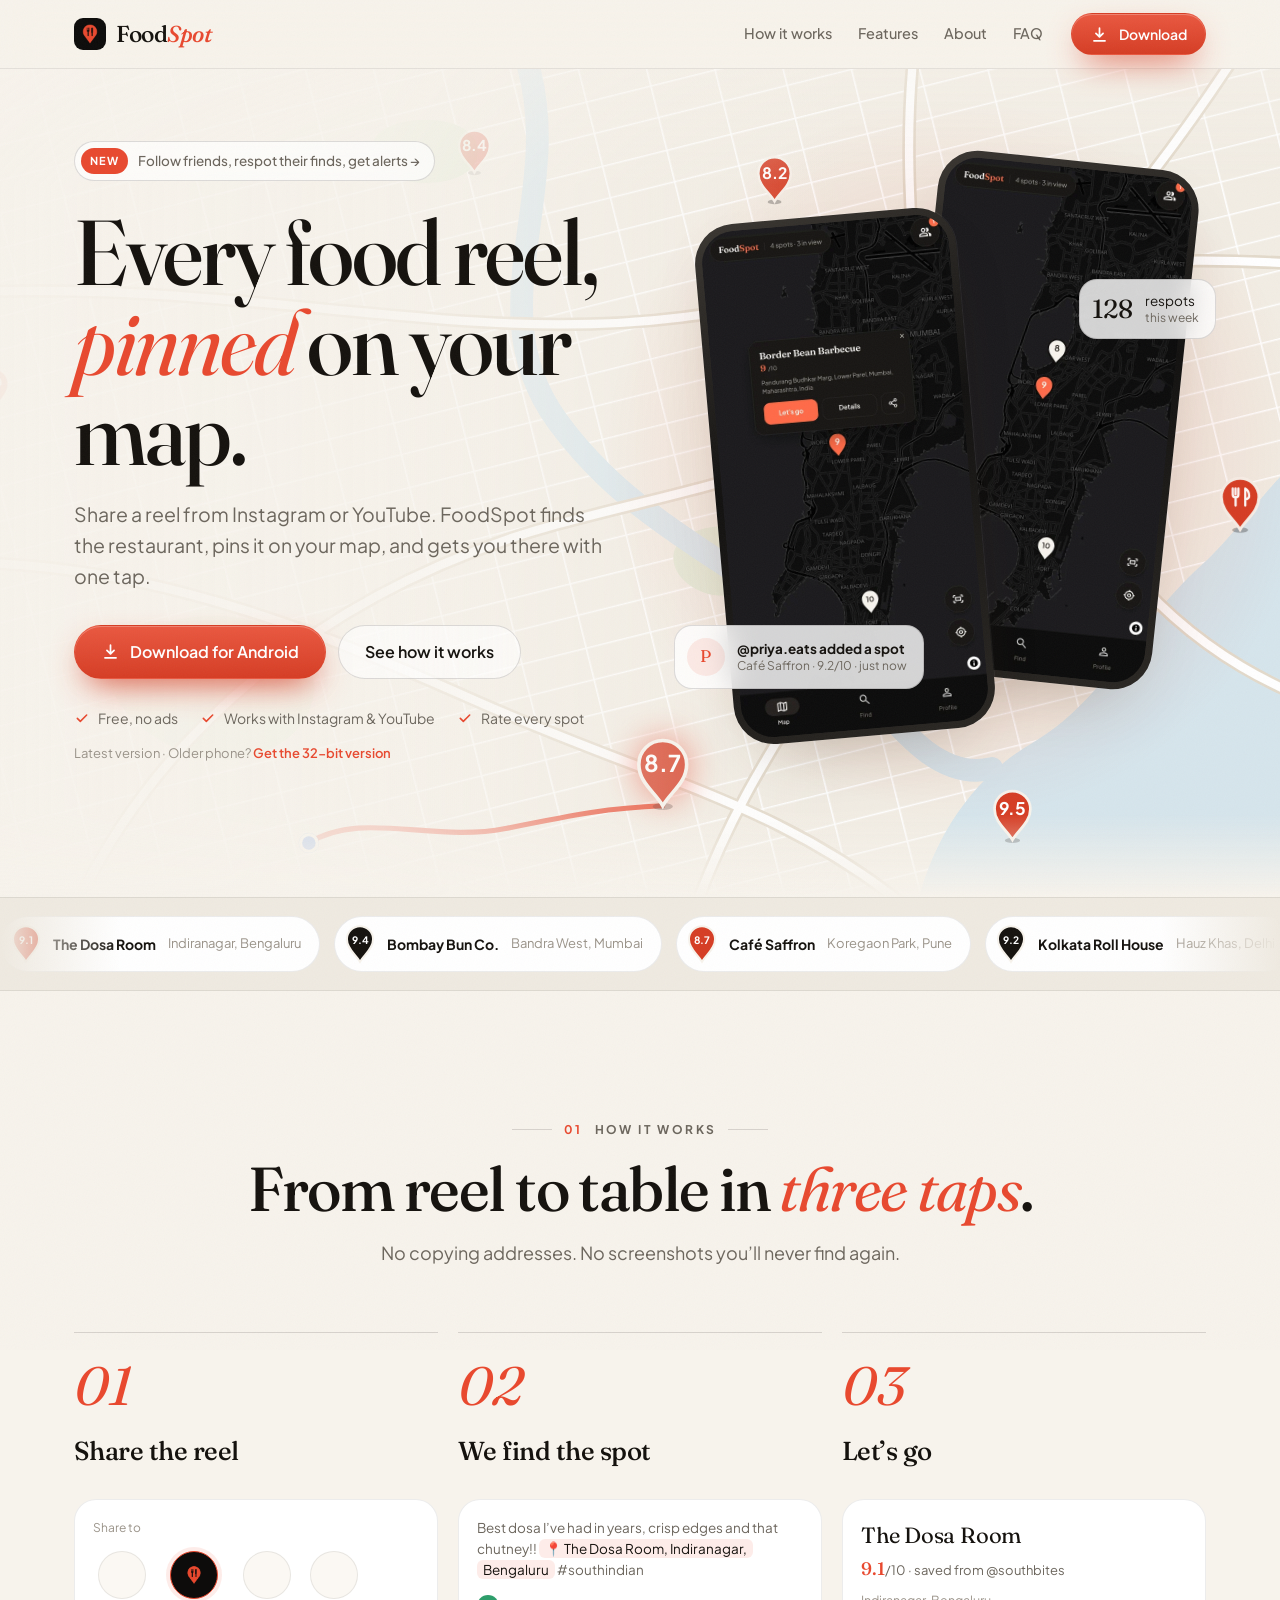
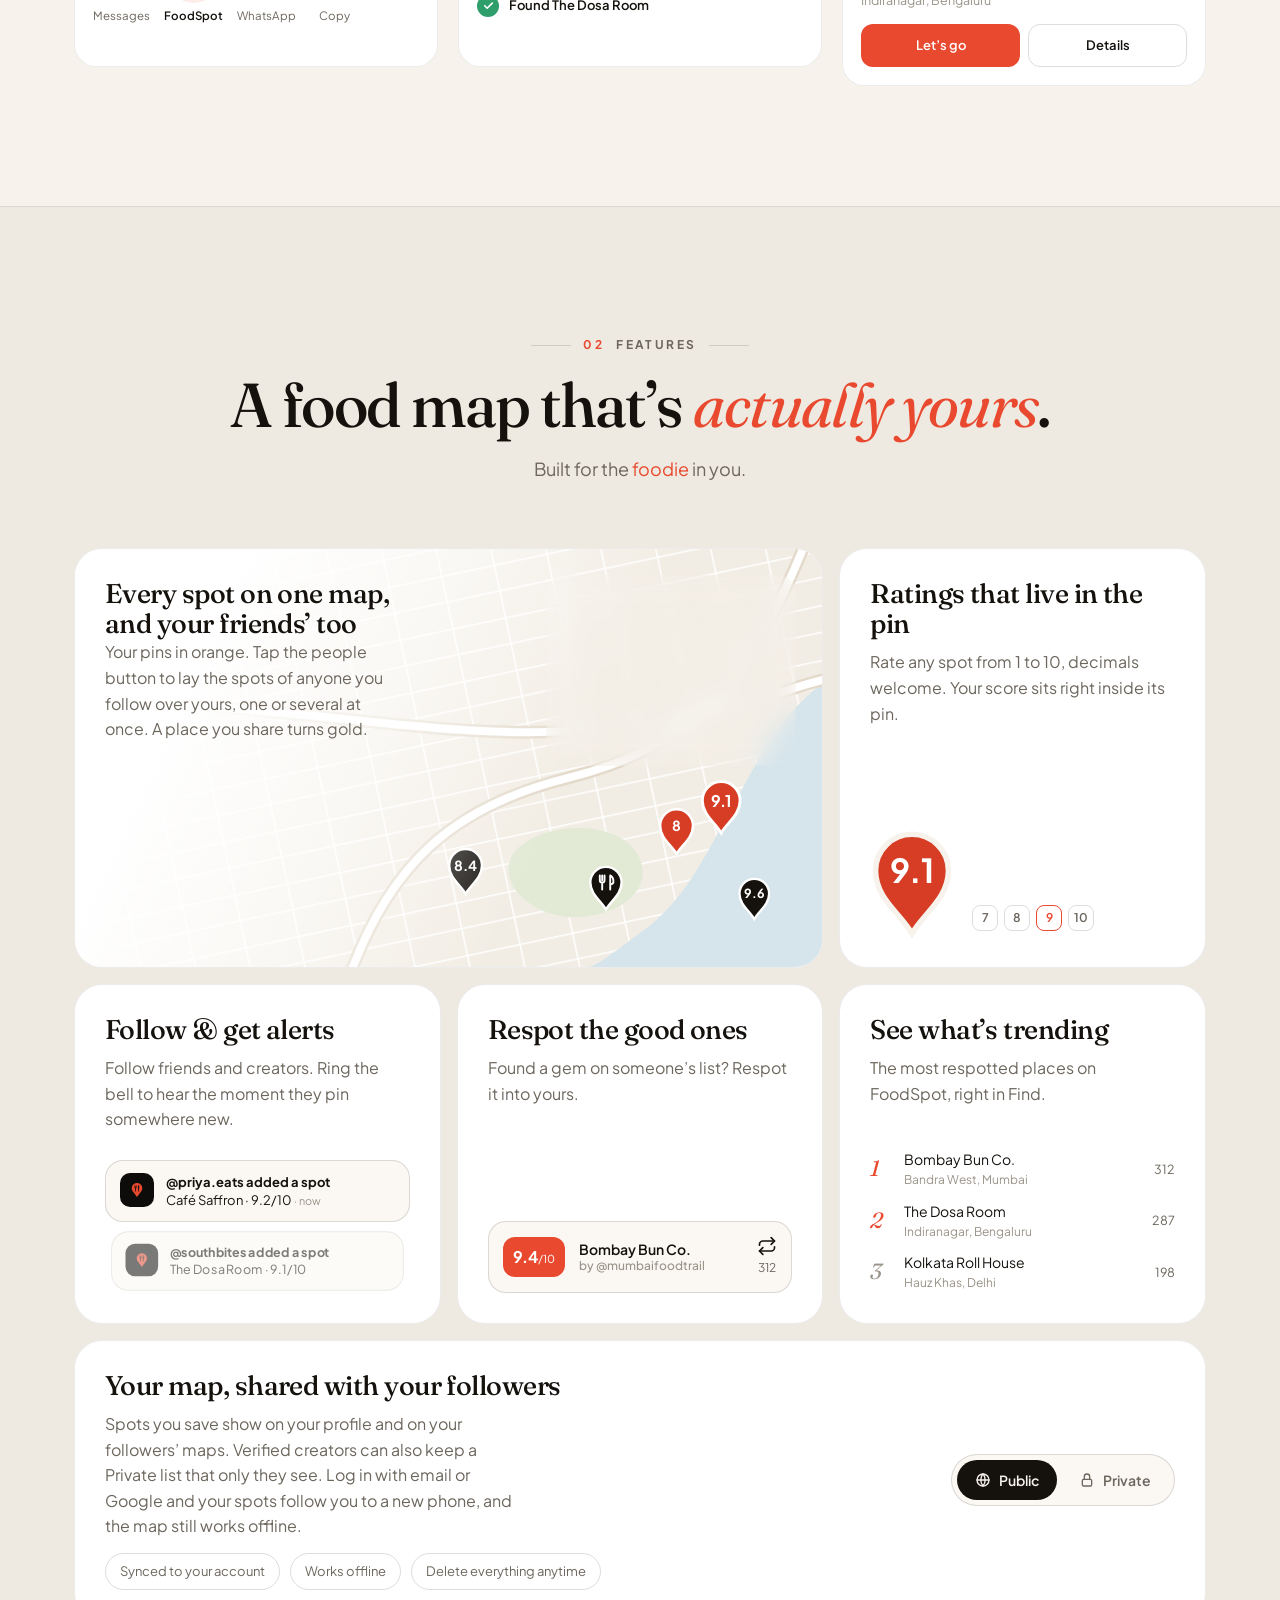
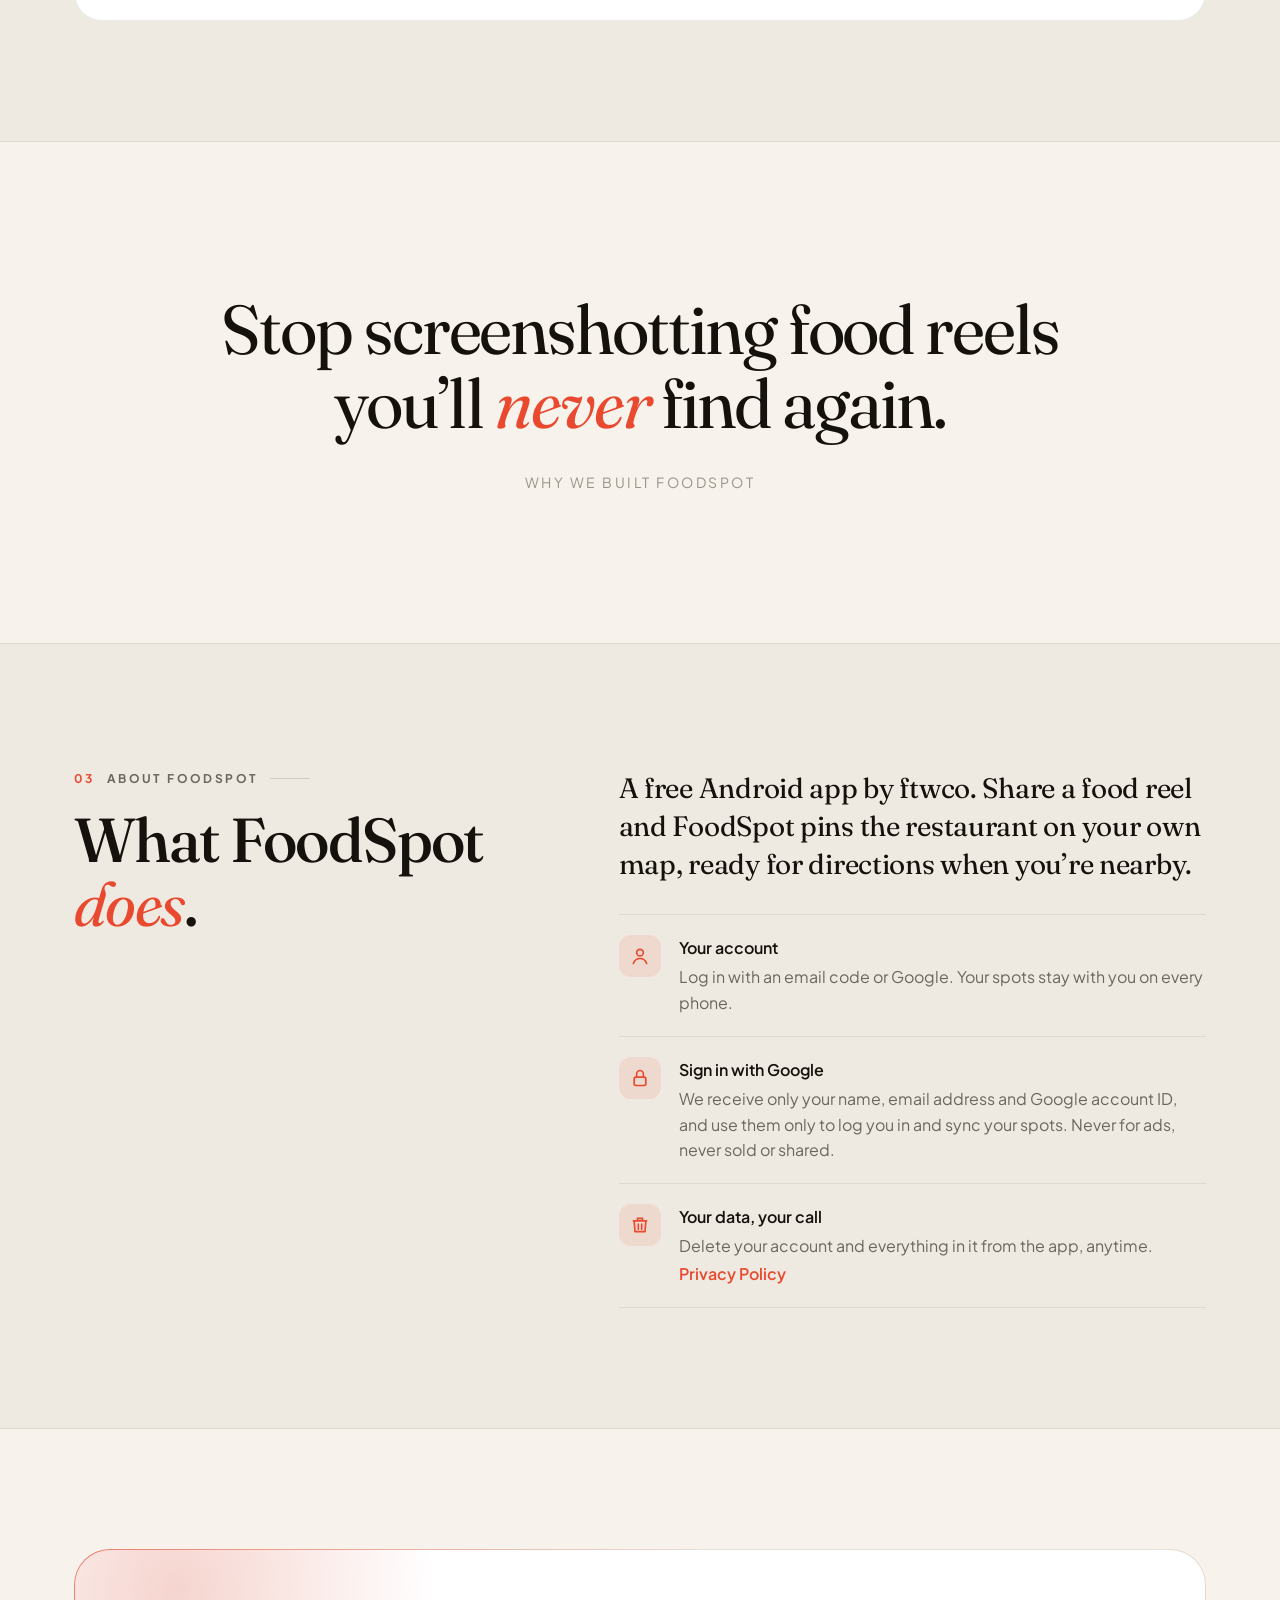
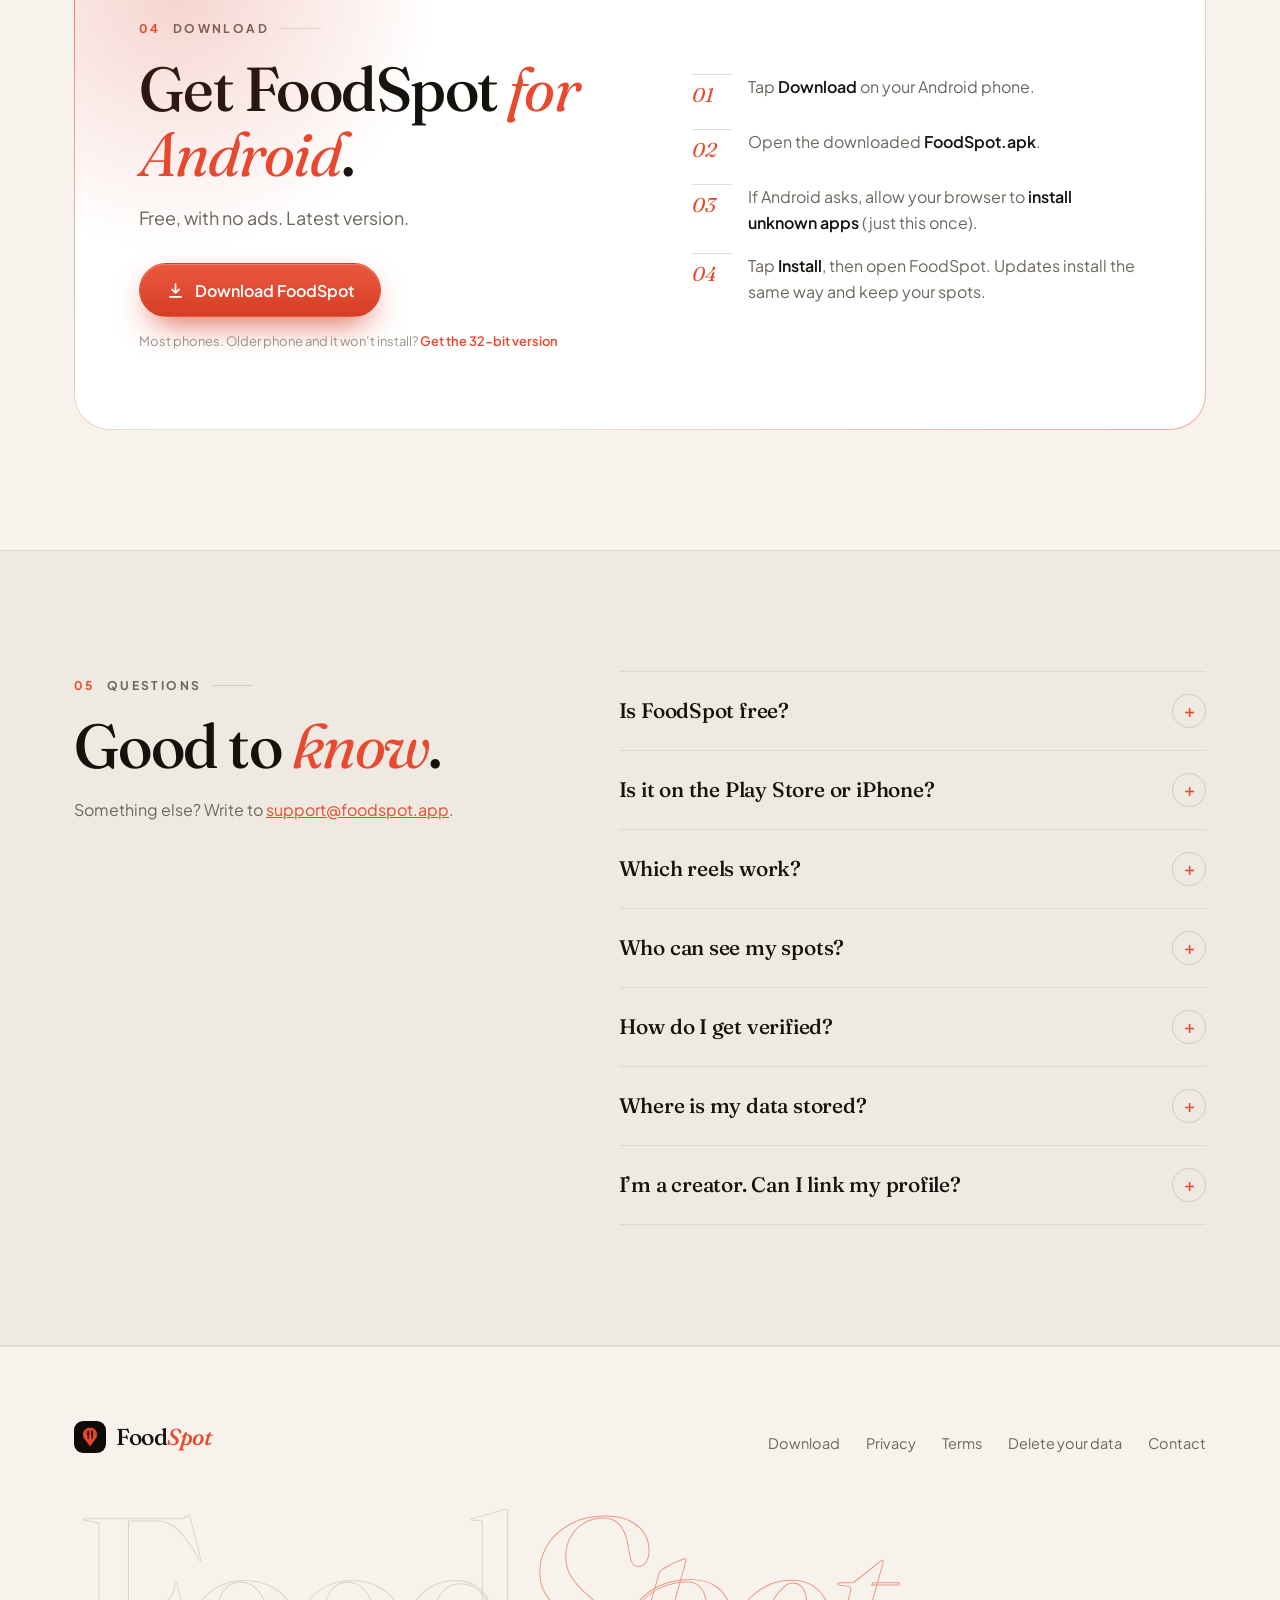
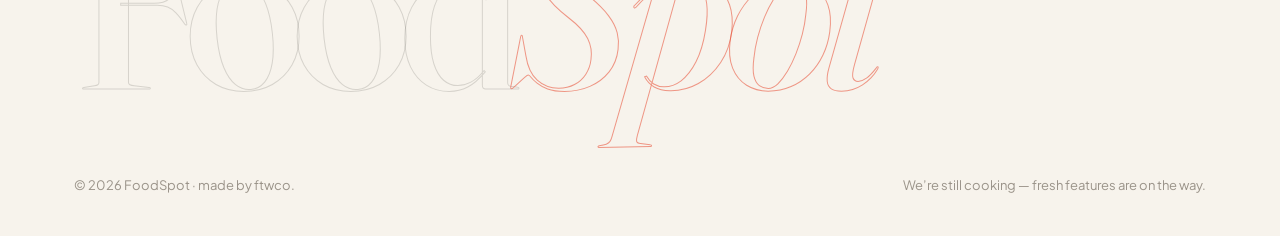
==== commit f15a98a5: "1.0.9: public lists, Private list for verified" ====
--- a/index.html
+++ b/index.html
@@ -4,7 +4,7 @@
 <meta charset="utf-8" />
 <meta name="viewport" content="width=device-width, initial-scale=1, viewport-fit=cover" />
 <title>FoodSpot · Every food reel, pinned on your map</title>
-<meta name="description" content="Share a food reel from Instagram or YouTube. FoodSpot finds the restaurant, pins it on your map, and gets you there with one tap. Follow creators, rate spots and respot their finds. Free for Android." />
+<meta name="description" content="Share a food reel from Instagram or YouTube. FoodSpot finds the restaurant, pins it on your map, and gets you there with one tap. Follow friends and creators, rate spots and respot their finds. Free for Android." />
 <meta name="theme-color" content="#0B0A09" />
 <meta property="og:title" content="FoodSpot · Every food reel, pinned on your map" />
 <meta property="og:description" content="Share a reel, FoodSpot finds the restaurant and pins it on your map. Free for Android." />
@@ -439,7 +439,7 @@
   </div>
   <div class="wrap">
     <div>
-      <a class="pill" href="#features"><b>New</b> Follow creators, respot their finds, get alerts →</a>
+      <a class="pill" href="#features"><b>New</b> Follow friends, respot their finds, get alerts →</a>
       <h1 class="serif">Every food reel, <em>pinned</em> on your map.</h1>
       <p class="lede">Share a reel from Instagram or YouTube. FoodSpot finds the restaurant, pins it on your map, and gets you there with one tap.</p>
       <div class="ctas">
@@ -452,7 +452,7 @@
       <div class="trust">
         <span><svg viewBox="0 0 24 24" fill="none" stroke="currentColor" stroke-width="2.4" stroke-linecap="round" stroke-linejoin="round"><path d="M5 12.5l4.5 4.5L19 7.5"/></svg>Free, no ads</span>
         <span><svg viewBox="0 0 24 24" fill="none" stroke="currentColor" stroke-width="2.4" stroke-linecap="round" stroke-linejoin="round"><path d="M5 12.5l4.5 4.5L19 7.5"/></svg>Works with Instagram &amp; YouTube</span>
-        <span><svg viewBox="0 0 24 24" fill="none" stroke="currentColor" stroke-width="2.4" stroke-linecap="round" stroke-linejoin="round"><path d="M5 12.5l4.5 4.5L19 7.5"/></svg>Private by default</span>
+        <span><svg viewBox="0 0 24 24" fill="none" stroke="currentColor" stroke-width="2.4" stroke-linecap="round" stroke-linejoin="round"><path d="M5 12.5l4.5 4.5L19 7.5"/></svg>Rate every spot</span>
       </div>
       <p class="meta"><span class="version">Latest version</span> · Older phone? <a class="apk32" href="https://github.com/sandeepkramesan/foodspot/releases/latest/download/FoodSpot-32bit.apk">Get the 32-bit version</a></p>
     </div>
@@ -537,7 +537,7 @@
         </svg>
         <div class="copy">
           <h3>Every spot on one map, and your friends’ too</h3>
-          <p>Your pins in orange. Tap the people button to lay the spots of the creators you follow over yours, one or several at once. A place you share turns gold.</p>
+          <p>Your pins in orange. Tap the people button to lay the spots of anyone you follow over yours, one or several at once. A place you share turns gold.</p>
         </div>
         <div class="layers" aria-hidden="true">
           <div class="lt">Show on the map</div>
@@ -558,7 +558,7 @@
 
       <div class="tile span2" data-reveal>
         <h3>Follow &amp; get alerts</h3>
-        <p>Follow verified creators. Ring the bell to hear the moment they pin somewhere new.</p>
+        <p>Follow friends and creators. Ring the bell to hear the moment they pin somewhere new.</p>
         <div class="art" aria-hidden="true">
           <div class="notif"><span class="ic"><img src="icon.png" alt="" /></span><div><b>@priya.eats added a spot</b><br />Café Saffron · 9.2/10 <small>· now</small></div></div>
           <div class="notif"><span class="ic"><img src="icon.png" alt="" /></span><div><b>@southbites added a spot</b><br />The Dosa Room · 9.1/10</div></div>
@@ -589,8 +589,8 @@
 
       <div class="tile wide span6" data-reveal>
         <div class="copy">
-          <h3>Your list stays yours</h3>
-          <p>Everything you save is private. Verified creators also get a Public list that shows on their profile and on their followers’ maps. Log in with email or Google and your spots follow you to a new phone, and the map still works offline.</p>
+          <h3>Your map, shared with your followers</h3>
+          <p>Spots you save show on your profile and on your followers’ maps. Verified creators can also keep a Private list that only they see. Log in with email or Google and your spots follow you to a new phone, and the map still works offline.</p>
           <div class="chips"><span>Synced to your account</span><span>Works offline</span><span>Delete everything anytime</span></div>
         </div>
         <div class="seg" aria-hidden="true">
@@ -670,10 +670,10 @@
       <details><summary>Is FoodSpot free?</summary><p>Yes, completely: no ads and no subscriptions.</p></details>
       <details><summary>Is it on the Play Store or iPhone?</summary><p>Not yet. FoodSpot is Android-only for now and installs from this page. Play Store and iPhone may come later.</p></details>
       <details><summary>Which reels work?</summary><p>Any Instagram reel or YouTube Short (and most web pages or Google Maps links). FoodSpot works best when the caption names the place, like “📍 Restaurant, Area, City”. If it can’t tell, it shows its best guess and you pick the spot on the map.</p></details>
-      <details><summary>Who can see my spots?</summary><p>Only you. Verified creators also have a Public list, which shows on their profile and on the maps of people who follow them.</p></details>
-      <details><summary>How do I get verified?</summary><p>Verified profiles are for food creators and get the orange pin badge, a Public list and Instagram/YouTube links. Write to <a href="mailto:support@foodspot.app">support@foodspot.app</a> with your FoodSpot username and your creator account.</p></details>
+      <details><summary>Who can see my spots?</summary><p>Spots you save are public: they show on your profile and on the maps of people who follow you. Verified creators can also keep a Private list that only they see. Spots you saved privately before stay private.</p></details>
+      <details><summary>How do I get verified?</summary><p>Verified profiles are for food creators and get the orange pin badge and a Private list that only they see. Open your profile in the app and tap <strong>Get verified</strong> next to your name. We’ll review it and reply to your email.</p></details>
       <details><summary>Where is my data stored?</summary><p>In your FoodSpot account, so your spots follow you to a new phone, with a copy on your phone for offline use. You can delete your account in the app at any time. Read the <a href="privacy">privacy policy</a>.</p></details>
-      <details><summary>I’m a creator. Can I link my profile?</summary><p>Yes, once your profile is verified: open your profile, tap <strong>Edit profile</strong> and connect Instagram or YouTube. Your handle shows on your profile, so fans can follow the places from your reels. We’re opening it up to every verified creator as Instagram and Google finish reviewing FoodSpot.</p></details>
+      <details><summary>I’m a creator. Can I link my profile?</summary><p>Soon. Verified creators will be able to connect Instagram or YouTube from <strong>Edit profile</strong>, so fans can follow the places from their reels. It opens as soon as Instagram and Google finish reviewing FoodSpot.</p></details>
     </div>
   </div>
 </section>
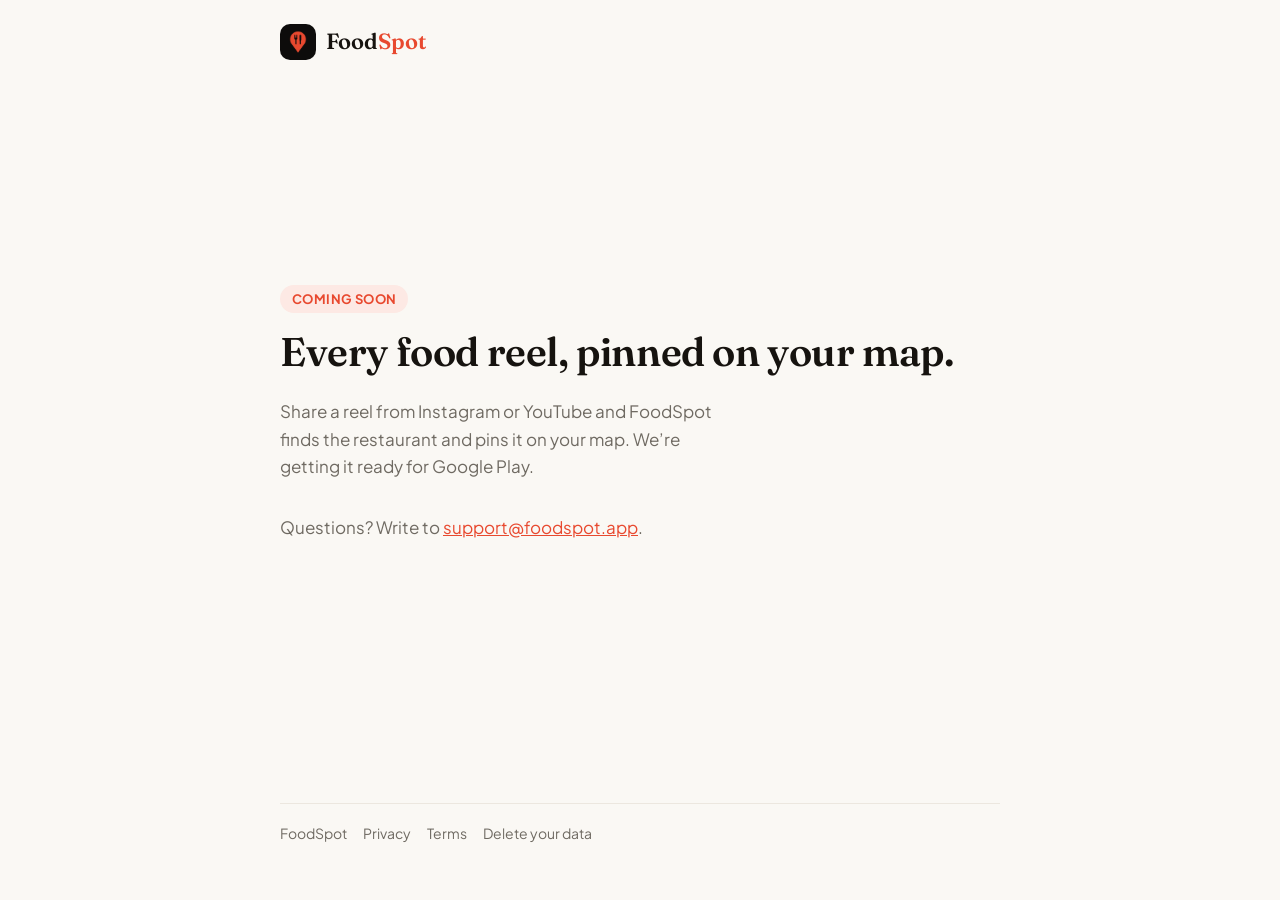
==== commit a8f7d911: "Coming soon: hide the home page and download links until the Google Play launch" ====
--- a/index.html
+++ b/index.html
@@ -3,712 +3,45 @@
 <head>
 <meta charset="utf-8" />
 <meta name="viewport" content="width=device-width, initial-scale=1, viewport-fit=cover" />
-<title>FoodSpot · Every food reel, pinned on your map</title>
-<meta name="description" content="Share a food reel from Instagram or YouTube. FoodSpot finds the restaurant, pins it on your map, and gets you there with one tap. Follow friends and creators, rate spots and respot their finds. Free for Android." />
-<meta name="theme-color" content="#0B0A09" />
-<meta property="og:title" content="FoodSpot · Every food reel, pinned on your map" />
-<meta property="og:description" content="Share a reel, FoodSpot finds the restaurant and pins it on your map. Free for Android." />
-<meta property="og:image" content="https://foodspot.app/icon.png" />
+<title>FoodSpot · Coming soon</title>
+<meta name="description" content="FoodSpot pins the restaurants you see in food reels on your map. Coming soon to Google Play." />
+<meta name="theme-color" content="#0D0C0B" />
+<meta name="robots" content="noindex" />
 <link rel="icon" href="icon.png" />
 <link rel="preconnect" href="https://fonts.googleapis.com" />
 <link rel="preconnect" href="https://fonts.gstatic.com" crossorigin />
-<link rel="stylesheet" href="https://fonts.googleapis.com/css2?family=Fraunces:ital,opsz,wght@0,9..144,400;0,9..144,500;0,9..144,600;1,9..144,400;1,9..144,500&family=Plus+Jakarta+Sans:wght@400;500;600;700&display=swap" />
+<link rel="stylesheet" href="https://fonts.googleapis.com/css2?family=Fraunces:opsz,wght@9..144,600&family=Plus+Jakarta+Sans:wght@400;600;700&display=swap" />
+<link rel="stylesheet" href="site.css" />
 <script>
-  document.documentElement.classList.add('js');
   // Shared-spot links used to live at the site root (#<payload>); send them to /s/.
   function toSpot() { if (location.hash.length > 20) location.replace('s/' + location.hash); }
   toSpot();
   addEventListener('hashchange', toSpot);
 </script>
 <style>
-  :root {
-    --bg: #0B0A09; --bg2: #100F0D; --card: #151311; --card2: #1B1916; --text: #F4F0EA; --muted: #A49E94; --faint: #6E685F;
-    --line: rgba(255,255,255,.08); --line2: rgba(255,255,255,.14); --border: #26231F;
-    --accent: #FF6A47; --accent-deep: #E8492F; --accent-soft: rgba(255,106,71,.14); --on-accent: #FFFFFF;
-    --ink-pin: #F4F0EA; --ink-pin-text: #15120E; --shadow: 0 30px 80px -30px rgba(0,0,0,.7);
-    --max: 1180px;
-  }
-  @media (prefers-color-scheme: light) {
-    :root:not([data-theme="dark"]) {
-      --bg: #F7F3EC; --bg2: #EFEAE1; --card: #FFFFFF; --card2: #FBF8F3; --text: #15120E; --muted: #6C665D; --faint: #9A9389;
-      --line: rgba(21,18,14,.08); --line2: rgba(21,18,14,.14); --border: #E7E0D5;
-      --accent: #E8492F; --accent-deep: #D63D24; --accent-soft: rgba(232,73,47,.10);
-      --ink-pin: #15120E; --ink-pin-text: #FFFFFF; --shadow: 0 30px 70px -34px rgba(60,40,20,.35);
-    }
-  }
-  * { box-sizing: border-box; }
-  html { scroll-behavior: smooth; }
-  html, body { margin: 0; background: var(--bg); color: var(--text); }
-  body { font-family: 'Plus Jakarta Sans', system-ui, sans-serif; line-height: 1.6; -webkit-font-smoothing: antialiased; overflow-x: hidden; }
-  /* Film grain over everything, very faint. */
-  body::after { content: ''; position: fixed; inset: -50%; z-index: 100; pointer-events: none; opacity: .035;
-    background-image: url("data:image/svg+xml,%3Csvg xmlns='http://www.w3.org/2000/svg' width='160' height='160'%3E%3Cfilter id='n'%3E%3CfeTurbulence type='fractalNoise' baseFrequency='.9' numOctaves='3' stitchTiles='stitch'/%3E%3C/filter%3E%3Crect width='160' height='160' filter='url(%23n)'/%3E%3C/svg%3E"); }
-  a { color: inherit; }
-  .wrap { max-width: var(--max); margin: 0 auto; padding: 0 24px; }
-  .serif { font-family: Fraunces, Georgia, serif; font-weight: 500; letter-spacing: -0.025em; font-optical-sizing: auto; }
-  .serif em, h1 em, h2 em { font-style: italic; font-weight: 400; color: var(--accent); }
-  .eyebrow { display: inline-flex; align-items: center; gap: 12px; font-size: 12px; font-weight: 700; letter-spacing: .2em; text-transform: uppercase; color: var(--muted); }
-  .eyebrow b { color: var(--accent); font-weight: 700; }
-  .eyebrow::after { content: ''; width: 40px; height: 1px; background: var(--line2); }
-  .center .eyebrow::before { content: ''; width: 40px; height: 1px; background: var(--line2); }
-
-  /* nav */
-  nav.top { position: sticky; top: 0; z-index: 20; backdrop-filter: saturate(1.4) blur(16px); -webkit-backdrop-filter: saturate(1.4) blur(16px);
-        background: color-mix(in srgb, var(--bg) 72%, transparent); border-bottom: 1px solid var(--line); }
-  nav.top .wrap { display: flex; align-items: center; gap: 28px; height: 68px; }
-  .brand { display: flex; align-items: center; gap: 10px; text-decoration: none; margin-right: auto; }
-  .brand img { width: 32px; height: 32px; border-radius: 9px; }
-  .wordmark { font-family: Fraunces, Georgia, serif; font-size: 23px; font-weight: 500; letter-spacing: -0.02em; }
-  .wordmark span { color: var(--accent); font-style: italic; }
-  .navlinks { display: flex; gap: 26px; font-size: 14.5px; font-weight: 500; }
-  .navlinks a { text-decoration: none; color: var(--muted); transition: color .2s; }
-  .navlinks a:hover { color: var(--text); }
-  .btn { display: inline-flex; align-items: center; justify-content: center; gap: 10px; height: 54px; padding: 0 26px;
-         border-radius: 999px; font: 600 16px 'Plus Jakarta Sans', system-ui, sans-serif; text-decoration: none; white-space: nowrap;
-         border: 1px solid var(--line2); color: var(--text); background: color-mix(in srgb, var(--card) 60%, transparent);
-         transition: transform .2s ease, box-shadow .2s ease, background .2s; }
-  .btn:hover { transform: translateY(-2px); }
-  .btn:active { transform: none; opacity: .85; }
-  .btn.primary { background: linear-gradient(180deg, color-mix(in srgb, var(--accent) 92%, #fff), var(--accent-deep)); border-color: transparent; color: var(--on-accent);
-                 box-shadow: 0 1px 0 rgba(255,255,255,.25) inset, 0 14px 34px -12px var(--accent-deep); }
-  .btn.primary:hover { box-shadow: 0 1px 0 rgba(255,255,255,.25) inset, 0 20px 40px -12px var(--accent-deep); }
-  .btn.small { height: 42px; padding: 0 18px; font-size: 14px; }
-  .btn svg { width: 19px; height: 19px; }
-
-  /* hero */
-  .hero { position: relative; padding: 72px 0 120px; overflow: hidden; }
-  .hero .wrap { display: grid; grid-template-columns: 1.08fr .92fr; gap: 40px; align-items: center; }
-  .pill { display: inline-flex; align-items: center; gap: 10px; padding: 6px 14px 6px 6px; border-radius: 999px; font-size: 13.5px; font-weight: 500;
-          border: 1px solid var(--line2); background: color-mix(in srgb, var(--card) 70%, transparent); text-decoration: none; color: var(--muted);
-          backdrop-filter: blur(8px); -webkit-backdrop-filter: blur(8px); }
-  .pill b { background: var(--accent); color: var(--on-accent); font-size: 11px; letter-spacing: .08em; text-transform: uppercase; padding: 4px 9px; border-radius: 999px; }
-  .pill:hover { color: var(--text); }
-  h1 { font-size: clamp(46px, 7.2vw, 92px); line-height: .98; margin: 26px 0 22px; font-weight: 500; letter-spacing: -0.035em; }
-  .lede { font-size: clamp(17px, 1.8vw, 19.5px); color: var(--muted); max-width: 540px; margin: 0 0 32px; }
-  .ctas { display: flex; flex-wrap: wrap; gap: 12px; align-items: center; }
-  .trust { display: flex; flex-wrap: wrap; gap: 8px 22px; margin-top: 28px; font-size: 14px; color: var(--muted); }
-  .trust span { display: inline-flex; align-items: center; gap: 8px; }
-  .trust svg { width: 16px; height: 16px; color: var(--accent); }
-  .meta { margin-top: 14px; font-size: 13px; color: var(--faint); }
-  .meta a { color: var(--accent); font-weight: 600; text-decoration: none; }
-  .phones { position: relative; height: 600px; }
-  .phones::before { content: ''; position: absolute; inset: -10% -20%; z-index: -1;
-                    background: radial-gradient(closest-side, color-mix(in srgb, var(--accent-deep) 22%, transparent), transparent); }
-  .phone { position: absolute; width: 262px; border-radius: 40px; padding: 7px; background: linear-gradient(160deg, #3a3631, #121110 45%, #2a2723);
-           box-shadow: var(--shadow), 0 0 0 1px rgba(255,255,255,.06); }
-  .phone img { display: block; width: 100%; height: auto; border-radius: 33px; }
-  .phone.back { right: 6%; top: 0; transform: rotate(6deg); }
-  .phone.front { left: 2%; top: 56px; transform: rotate(-5deg); }
-  .float { position: absolute; z-index: 2; display: flex; align-items: center; gap: 12px; padding: 12px 16px 12px 12px; border-radius: 18px;
-           background: color-mix(in srgb, var(--card) 82%, transparent); border: 1px solid var(--line2); box-shadow: var(--shadow);
-           backdrop-filter: blur(14px); -webkit-backdrop-filter: blur(14px); font-size: 13.5px; line-height: 1.35; }
-  .float small { display: block; color: var(--muted); font-size: 12px; }
-  .float .ava { flex: none; width: 38px; height: 38px; border-radius: 50%; display: grid; place-items: center; font-family: Fraunces, serif; font-size: 17px;
-                background: var(--accent-soft); color: var(--accent); }
-  .float.alert { left: -6%; bottom: 70px; animation: bob 6s ease-in-out infinite; }
-  .float.respots { right: -2%; top: 120px; animation: bob 7s 1s ease-in-out infinite; }
-  .float.respots .num { font-family: Fraunces, serif; font-size: 26px; line-height: 1; color: var(--text); }
-  @keyframes bob { 0%, 100% { transform: translateY(0); } 50% { transform: translateY(-8px); } }
-
-  /* ticker */
-  .ticker { border-top: 1px solid var(--line); border-bottom: 1px solid var(--line); background: var(--bg2); overflow: hidden; position: relative; }
-  .ticker::before, .ticker::after { content: ''; position: absolute; top: 0; bottom: 0; width: 120px; z-index: 1; pointer-events: none; }
-  .ticker::before { left: 0; background: linear-gradient(90deg, var(--bg2), transparent); }
-  .ticker::after { right: 0; background: linear-gradient(270deg, var(--bg2), transparent); }
-  .track { display: flex; gap: 14px; width: max-content; padding: 18px 0; animation: marquee 60s linear infinite; }
-  .ticker:hover .track { animation-play-state: paused; }
-  .tick { display: inline-flex; align-items: center; gap: 12px; padding: 8px 18px 8px 10px; border-radius: 999px; border: 1px solid var(--line);
-          background: var(--card); font-size: 14px; white-space: nowrap; }
-  .tick small { color: var(--faint); font-size: 13px; }
-  @keyframes marquee { to { transform: translateX(-50%); } }
-
-  /* pins drawn in HTML (same shape as the app) */
-  .mpin { position: relative; display: inline-block; width: 30px; height: 38px; flex: none; }
-  .mpin svg { width: 100%; height: 100%; display: block; overflow: visible; }
-  .mpin .body { fill: var(--accent-deep); stroke: var(--bg); stroke-width: 2.5; }
-  .mpin.theirs .body { fill: var(--ink-pin); }
-  .mpin text { fill: #fff; font: 700 13px 'Plus Jakarta Sans', sans-serif; }
-  .mpin.theirs text { fill: var(--ink-pin-text); }
-
-  /* sections */
-  section { padding: 120px 0; position: relative; }
-  .center { text-align: center; }
-  h2 { font-size: clamp(36px, 5vw, 62px); line-height: 1.04; margin: 18px 0 18px; font-weight: 500; letter-spacing: -0.03em; }
-  .sub { color: var(--muted); font-size: 18px; max-width: 600px; margin: 0 auto; }
-  .acc { color: var(--accent); }
-  .alt { background: var(--bg2); border-top: 1px solid var(--line); border-bottom: 1px solid var(--line); }
-
-  /* how it works */
-  .steps { display: grid; grid-template-columns: repeat(3, 1fr); gap: 20px; margin-top: 64px; counter-reset: s; text-align: left; }
-  .step { position: relative; border-top: 1px solid var(--line2); padding-top: 26px; }
-  .step .n { font-family: Fraunces, serif; font-style: italic; font-size: 54px; line-height: 1; color: var(--accent); }
-  .step h3 { font-family: Fraunces, serif; font-weight: 500; font-size: 26px; letter-spacing: -0.02em; margin: 18px 0 8px; }
-  .step p { color: var(--muted); margin: 0; }
-  .mock { margin-top: 26px; border-radius: 22px; border: 1px solid var(--line); background: var(--card); padding: 18px; min-height: 168px;
-          box-shadow: 0 1px 0 rgba(255,255,255,.04) inset; }
-  .sheet .title { font-size: 12px; color: var(--faint); margin-bottom: 14px; }
-  .apps { display: flex; gap: 14px; }
-  .app { display: flex; flex-direction: column; align-items: center; gap: 8px; font-size: 11.5px; color: var(--muted); }
-  .app i { width: 48px; height: 48px; border-radius: 50%; background: var(--card2); border: 1px solid var(--line); display: grid; place-items: center; }
-  .app.fs i { background: #0D0C0B; border-color: var(--accent); box-shadow: 0 0 0 4px var(--accent-soft); }
-  .app.fs { color: var(--text); font-weight: 600; }
-  .app.fs img { width: 30px; height: 30px; border-radius: 8px; }
-  .caption { font-size: 13.5px; color: var(--muted); line-height: 1.55; }
-  .caption .hl { display: inline; color: var(--text); background: var(--accent-soft); border-radius: 6px; padding: 1px 6px; box-decoration-break: clone; -webkit-box-decoration-break: clone; }
-  .found { margin-top: 14px; display: flex; align-items: center; gap: 10px; font-size: 13px; font-weight: 600; }
-  .found .ok { width: 22px; height: 22px; border-radius: 50%; background: #2E9E6B; color: #fff; display: grid; place-items: center; }
-  .found .ok svg { width: 13px; height: 13px; }
-  .popup .pname { font-family: Fraunces, serif; font-size: 22px; letter-spacing: -0.01em; }
-  .popup .prate { font-size: 13px; color: var(--muted); margin: 2px 0 6px; }
-  .popup .prate b { font-family: Fraunces, serif; font-size: 18px; color: var(--accent); font-weight: 500; }
-  .popup .paddr { font-size: 12.5px; color: var(--faint); margin-bottom: 14px; }
-  .pbtns { display: flex; gap: 8px; }
-  .pbtns span { flex: 1; text-align: center; padding: 10px 0; border-radius: 12px; font-size: 13px; font-weight: 600; border: 1px solid var(--line2); }
-  .pbtns span.go { background: var(--accent); color: var(--on-accent); border-color: transparent; }
-
-  /* bento */
-  .bento { display: grid; grid-template-columns: repeat(6, 1fr); gap: 16px; margin-top: 64px; text-align: left; }
-  .tile { position: relative; overflow: hidden; border-radius: 28px; border: 1px solid var(--line); background: var(--card); padding: 30px;
-          display: flex; flex-direction: column; gap: 10px; min-height: 280px; }
-  .tile h3 { font-family: Fraunces, serif; font-weight: 500; font-size: 27px; line-height: 1.12; letter-spacing: -0.02em; margin: 0; }
-  .tile p { color: var(--muted); margin: 0; max-width: 420px; }
-  .tile .art { margin-top: auto; padding-top: 18px; }
-  .span4 { grid-column: span 4; } .span2 { grid-column: span 2; } .span3 { grid-column: span 3; } .span6 { grid-column: span 6; }
-  .tile.map { padding: 0; min-height: 420px; }
-  .tile.map .copy { position: relative; z-index: 2; padding: 30px; max-width: 360px; }
-  .tile.map svg.mini { position: absolute; inset: 0; width: 100%; height: 100%; }
-  .tile.map::after { content: ''; position: absolute; inset: 0; z-index: 1; pointer-events: none;
-                     background: linear-gradient(115deg, var(--card) 18%, color-mix(in srgb, var(--card) 60%, transparent) 42%, transparent 64%); }
-  .layers { position: absolute; z-index: 2; right: 26px; top: 26px; width: 250px; border-radius: 18px; border: 1px solid var(--line2);
-            background: color-mix(in srgb, var(--card) 86%, transparent); backdrop-filter: blur(12px); -webkit-backdrop-filter: blur(12px);
-            box-shadow: var(--shadow); padding: 14px 6px 8px; font-size: 13.5px; }
-  .layers .lt { font-size: 10.5px; font-weight: 700; letter-spacing: .16em; text-transform: uppercase; color: var(--muted); padding: 0 12px 8px; }
-  .layer { display: flex; align-items: center; gap: 10px; padding: 8px 12px; border-radius: 12px; }
-  .layer .ava { width: 30px; height: 30px; border-radius: 50%; display: grid; place-items: center; background: var(--accent-soft); color: var(--accent);
-                font-family: Fraunces, serif; font-size: 14px; flex: none; }
-  .layer div { flex: 1; line-height: 1.25; } .layer small { display: block; color: var(--faint); font-size: 11.5px; }
-  .check { width: 20px; height: 20px; border-radius: 50%; border: 1.5px solid var(--faint); flex: none; display: grid; place-items: center; }
-  .check.on { border-color: var(--accent); background: var(--accent); color: #fff; }
-  .check svg { width: 12px; height: 12px; }
-  .bigpin { display: flex; align-items: flex-end; gap: 18px; }
-  .bigpin .mpin { width: 84px; height: 106px; }
-  .bigpin .mpin text { font-size: 15px; }
-  .bigpin .scale { display: flex; gap: 6px; padding-bottom: 6px; }
-  .bigpin .scale span { width: 26px; height: 26px; border-radius: 8px; display: grid; place-items: center; font-size: 12px; font-weight: 600;
-                        border: 1px solid var(--line2); color: var(--muted); }
-  .notif { border-radius: 18px; border: 1px solid var(--line2); background: var(--card2); padding: 12px 14px; display: flex; gap: 12px; align-items: flex-start; font-size: 13px; line-height: 1.4; }
-  .notif .ic { width: 34px; height: 34px; border-radius: 10px; flex: none; background: #0D0C0B; display: grid; place-items: center; }
-  .notif .ic img { width: 24px; height: 24px; border-radius: 6px; }
-  .notif small { color: var(--faint); }
-  .notif + .notif { margin-top: 8px; opacity: .55; transform: scale(.96); }
-  .rs { display: flex; align-items: center; gap: 14px; border-radius: 18px; border: 1px solid var(--line2); background: var(--card2); padding: 14px; }
-  .rs .rate { background: var(--accent); color: #fff; border-radius: 12px; padding: 7px 10px; font-weight: 700; font-size: 16px; }
-  .rs .rate small { font-weight: 500; font-size: 11px; opacity: .85; }
-  .rs .nm { flex: 1; font-weight: 600; font-size: 14px; line-height: 1.3; } .rs .nm small { display: block; color: var(--faint); font-weight: 500; font-size: 12px; }
-  .rs .cnt { text-align: center; font-size: 12px; color: var(--muted); } .rs .cnt svg { width: 20px; height: 20px; display: block; margin: 0 auto 2px; color: var(--text); }
-  .trend { list-style: none; margin: 0; padding: 0; display: grid; gap: 10px; }
-  .trend li { display: flex; align-items: center; gap: 12px; font-size: 14px; }
-  .trend .rk { font-family: Fraunces, serif; font-style: italic; font-size: 22px; width: 22px; color: var(--accent); }
-  .trend li:nth-child(n+3) .rk { color: var(--faint); }
-  .trend .bar { flex: 1; } .trend .bar small { display: block; color: var(--faint); font-size: 12px; }
-  .trend .n { font-size: 12.5px; color: var(--muted); }
-  .seg { display: inline-flex; padding: 5px; border-radius: 999px; border: 1px solid var(--line2); background: var(--card2); gap: 4px; }
-  .seg span { display: inline-flex; align-items: center; gap: 8px; padding: 9px 18px; border-radius: 999px; font-size: 14px; font-weight: 600; color: var(--muted); }
-  .seg span.on { background: var(--text); color: var(--bg); }
-  .seg svg { width: 16px; height: 16px; }
-  .tile.wide { flex-direction: row; align-items: center; gap: 40px; min-height: 0; }
-  .tile.wide .copy { flex: 1; display: grid; gap: 10px; }
-  .chips { display: flex; flex-wrap: wrap; gap: 10px; margin-top: 4px; }
-  .chips span { font-size: 13px; padding: 7px 14px; border-radius: 999px; border: 1px solid var(--line2); color: var(--muted); }
-
-  /* statement */
-  .statement { padding: 150px 0; text-align: center; overflow: hidden; }
-  .statement blockquote { margin: 0 auto; max-width: 980px; font-family: Fraunces, serif; font-weight: 400; font-size: clamp(34px, 5.4vw, 72px);
-                          line-height: 1.08; letter-spacing: -0.03em; }
-  .statement blockquote em { font-style: italic; color: var(--accent); }
-  .statement cite { display: block; margin-top: 30px; font-style: normal; font-size: 14px; letter-spacing: .18em; text-transform: uppercase; color: var(--faint); }
-
-  /* about */
-  .split { display: grid; grid-template-columns: .9fr 1.1fr; gap: 64px; align-items: start; }
-  .split h2 { margin-top: 18px; }
-  .prose p { color: var(--muted); margin: 0 0 16px; font-size: 16.5px; }
-  .prose p strong { color: var(--text); font-weight: 600; }
-  .prose h3 { font-family: Fraunces, serif; font-weight: 500; font-size: 24px; letter-spacing: -0.01em; margin: 30px 0 10px; }
-  .prose a { color: var(--accent); }
-  .prose .lead { font-family: Fraunces, serif; font-size: clamp(22px, 2.4vw, 28px); line-height: 1.35; letter-spacing: -0.01em;
-                 color: var(--text); margin: 6px 0 30px; }
-  .facts { list-style: none; margin: 0; padding: 0; }
-  .facts li { display: flex; gap: 18px; align-items: flex-start; padding: 20px 0; border-top: 1px solid var(--line); color: var(--muted); }
-  .facts li:last-child { border-bottom: 1px solid var(--line); }
-  .facts b { display: block; color: var(--text); font-weight: 600; margin-bottom: 4px; }
-  .facts a { display: inline-block; margin-top: 2px; font-weight: 600; text-decoration: none; }
-  .fi { flex: none; width: 42px; height: 42px; border-radius: 12px; display: grid; place-items: center; background: var(--accent-soft); color: var(--accent); }
-  .fi svg { width: 20px; height: 20px; }
-
-  /* download */
-  .dl { position: relative; border-radius: 36px; padding: 1px; background: linear-gradient(140deg, color-mix(in srgb, var(--accent) 70%, transparent), var(--line) 38%, var(--line) 62%, color-mix(in srgb, var(--accent) 45%, transparent)); }
-  .dl-inner { position: relative; overflow: hidden; border-radius: 35px; background: var(--card); padding: 64px; display: grid; grid-template-columns: 1.05fr .95fr; gap: 56px; align-items: center; }
-  .dl-inner::before { content: ''; position: absolute; width: 520px; height: 520px; left: -160px; top: -220px; pointer-events: none;
-                      background: radial-gradient(closest-side, color-mix(in srgb, var(--accent-deep) 22%, transparent), transparent); }
-  .dl h2 { margin-top: 18px; }
-  .dl .sub { margin: 0 0 30px; text-align: left; }
-  .install { list-style: none; margin: 0; padding: 0; display: grid; gap: 18px; counter-reset: i; }
-  .install li { counter-increment: i; display: grid; grid-template-columns: 40px 1fr; gap: 16px; align-items: start; color: var(--muted); }
-  .install li::before { content: counter(i, decimal-leading-zero); font-family: Fraunces, serif; font-style: italic; font-size: 20px; color: var(--accent);
-                        border-top: 1px solid var(--line2); padding-top: 4px; }
-  .install strong { color: var(--text); font-weight: 600; }
-
-  /* faq */
-  .faq details { border-bottom: 1px solid var(--line); padding: 22px 0; }
-  .faq details:first-child { border-top: 1px solid var(--line); }
-  .faq summary { cursor: pointer; font-family: Fraunces, serif; font-weight: 500; font-size: 21px; letter-spacing: -0.01em; list-style: none;
-                 display: flex; justify-content: space-between; align-items: center; gap: 16px; }
-  .faq summary::-webkit-details-marker { display: none; }
-  .faq summary::after { content: '+'; flex: none; width: 32px; height: 32px; border-radius: 50%; border: 1px solid var(--line2); display: grid; place-items: center;
-                        font-family: 'Plus Jakarta Sans', sans-serif; font-size: 18px; color: var(--accent); transition: transform .25s; }
-  .faq details[open] summary::after { transform: rotate(45deg); }
-  .faq details p { color: var(--muted); margin: 12px 0 0; max-width: 640px; }
-  .faq a, .contact a { color: var(--accent); }
-  .contact { margin-top: 18px; color: var(--muted); }
-
-  /* footer */
-  footer { border-top: 1px solid var(--line); padding: 72px 0 40px; overflow: hidden; }
-  .foot { display: flex; flex-wrap: wrap; gap: 24px 40px; justify-content: space-between; align-items: flex-end; }
-  .foot .links { display: flex; flex-wrap: wrap; gap: 14px 26px; font-size: 14.5px; }
-  .foot .links a { text-decoration: none; color: var(--muted); } .foot .links a:hover { color: var(--text); }
-  .giant { font-family: Fraunces, serif; font-weight: 500; letter-spacing: -0.05em; line-height: .8; font-size: clamp(80px, 19vw, 260px);
-           margin: 48px 0 0; padding-bottom: .2em; color: transparent; -webkit-text-stroke: 1px var(--line2); user-select: none; white-space: nowrap; }
-  .giant span { font-style: italic; -webkit-text-stroke: 1px color-mix(in srgb, var(--accent) 55%, transparent); }
-  .legal { display: flex; flex-wrap: wrap; justify-content: space-between; gap: 10px; margin-top: 28px; font-size: 13px; color: var(--faint); }
-
-  /* scroll reveal */
-  .js [data-reveal] { opacity: 0; transform: translateY(24px); transition: opacity .9s cubic-bezier(.2,.7,.2,1), transform .9s cubic-bezier(.2,.7,.2,1); }
-  .js [data-reveal].in { opacity: 1; transform: none; }
-  @media (prefers-reduced-motion: reduce) {
-    .js [data-reveal] { opacity: 1; transform: none; transition: none; }
-    .track, .float { animation: none; }
-  }
-
-  @media (max-width: 980px) {
-    .navlinks { display: none; }
-    .hero { padding-top: 44px; }
-    .hero .wrap { grid-template-columns: 1fr; gap: 28px; }
-    .phones { height: 470px; max-width: 460px; margin: 0 auto; width: 100%; }
-    .phone { width: 200px; border-radius: 32px; padding: 6px; } .phone img { border-radius: 27px; }
-    .phone.back { right: 4%; } .phone.front { left: 4%; }
-    .float.alert { left: 0; top: 0; bottom: auto; } .float.respots { right: 0; top: 150px; }
-    .steps { grid-template-columns: 1fr; gap: 44px; }
-    .bento { grid-template-columns: 1fr; }
-    .span4, .span2, .span3, .span6 { grid-column: auto; }
-    /* Phones: text, then the drop-down, then the map underneath (so the pins aren't covered). */
-    .tile.map { min-height: 0; }
-    .tile.map .copy { max-width: none; order: 1; }
-    .tile.map::after { display: none; }
-    .layers { order: 2; position: relative; inset: auto; width: auto; margin: 0 22px; }
-    .tile.map svg.mini { order: 3; position: relative; inset: auto; height: 280px; margin-top: -40px;
-                         -webkit-mask-image: linear-gradient(180deg, transparent, #000 30%); mask-image: linear-gradient(180deg, transparent, #000 30%); }
-    .tile.wide { flex-direction: column; align-items: flex-start; gap: 22px; }
-    .split, .dl-inner { grid-template-columns: 1fr; gap: 36px; }
-    .dl-inner { padding: 40px 26px; }
-    section { padding: 88px 0; }
-    .statement { padding: 110px 0; }
-  }
-  @media (max-width: 420px) {
-    .phone { width: 168px; } .phones { height: 400px; }
-    .float { font-size: 12.5px; padding: 10px 12px 10px 10px; } .float .ava { width: 32px; height: 32px; }
-    .float.respots { display: none; }
-    .btn { padding: 0 20px; }
-  }
-
-  /* hero map: a drawn city map with the app's rating pins */
-  :root { --land: #12110F; --street: #1D1B18; --road: #2A2723; --casing: #0D0C0B; --park: #15201A; --water: #0E1A20; --you: #4C8DFF; }
-  @media (prefers-color-scheme: light) {
-    :root:not([data-theme="dark"]) { --land: #F2EDE4; --street: #FFFFFF; --road: #FFFFFF; --casing: #E3DACB; --park: #E2EAD6; --water: #D6E5EC; --you: #2F6FE4; }
-  }
-  .hero { isolation: isolate; }
-  .hero > .wrap { position: relative; z-index: 1; }
-  .hero-map { position: absolute; inset: 0; z-index: -1; overflow: hidden; }
-  .hero-map svg { width: 100%; height: 100%; display: block; }
-  .hero-map::after { content: ''; position: absolute; inset: 0; pointer-events: none;
-    background:
-      linear-gradient(90deg, color-mix(in srgb, var(--bg) 92%, transparent) 0%, color-mix(in srgb, var(--bg) 80%, transparent) 30%, color-mix(in srgb, var(--bg) 30%, transparent) 50%, transparent 66%),
-      linear-gradient(180deg, color-mix(in srgb, var(--bg) 40%, transparent) 0%, transparent 14%, transparent 90%, var(--bg) 100%); }
-  .land { fill: var(--land); }
-  .minor { fill: none; stroke: var(--street); stroke-width: 3; }
-  .minor.thin { stroke-width: 1.5; }
-  .park { fill: var(--park); }
-  .water { fill: var(--water); }
-  .river { fill: none; stroke: var(--water); stroke-width: 22; stroke-linecap: round; }
-  .casing path, .road path { fill: none; stroke-linecap: round; }
-  .casing path { stroke: var(--casing); stroke-width: 13; }
-  .road path { stroke: var(--road); stroke-width: 8; }
-  .route { fill: none; stroke: var(--accent); stroke-width: 5; stroke-linecap: round; stroke-dasharray: 1; stroke-dashoffset: 1;
-           animation: route 1.3s 1.1s cubic-bezier(.6,.1,.3,1) forwards; }
-  .you-dot { fill: var(--you); stroke: var(--bg); stroke-width: 3; }
-  .you-ring { fill: var(--you); opacity: .35; transform-box: fill-box; transform-origin: center; animation: ping 2.4s 2.4s ease-out infinite; }
-  .pin { transform-box: fill-box; transform-origin: 50% 100%; opacity: 0; animation: drop .7s var(--d) cubic-bezier(.3,1.6,.5,1) forwards; }
-  .pin.faint { --o: .55; }
-  .pin-body { fill: var(--accent-deep); stroke: var(--bg); stroke-width: 2.5; }
-  .pin text { fill: #fff; font: 700 16px 'Plus Jakarta Sans', system-ui, sans-serif; }
-  .pin-shadow { fill: #000; opacity: .28; }
-  .pin.target .pin-body { filter: drop-shadow(0 0 12px color-mix(in srgb, var(--accent) 75%, transparent)); }
-  .you, .route { pointer-events: none; }
-  .m-only { display: none; }
-  @media (max-width: 860px) { .m-only { display: inline; } .d-only { display: none; } }
-  @keyframes drop { from { opacity: 0; transform: translateY(-40px) scale(.7); } to { opacity: var(--o, 1); transform: none; } }
-  @keyframes route { to { stroke-dashoffset: 0; } }
-  @keyframes ping { 0% { transform: scale(1); opacity: .45; } 100% { transform: scale(3.4); opacity: 0; } }
-  @media (prefers-reduced-motion: reduce) {
-    .pin, .route, .you-ring { animation: none; opacity: var(--o, 1); stroke-dashoffset: 0; }
-  }
-  @media (max-width: 860px) {
-    .hero-map::after { background:
-      linear-gradient(180deg, color-mix(in srgb, var(--bg) 82%, transparent) 0%, color-mix(in srgb, var(--bg) 62%, transparent) 34%, color-mix(in srgb, var(--bg) 12%, transparent) 50%, transparent 62%, transparent 92%, var(--bg) 100%); }
-  }
-  .mp-mine { fill: var(--accent-deep); stroke: var(--card); stroke-width: 2.5; }
-  .mp-theirs { fill: var(--ink-pin); stroke: var(--card); stroke-width: 2.5; }
-  .mp-t { fill: #fff; font: 700 14px 'Plus Jakarta Sans', sans-serif; }
-  .mp-tt { fill: var(--ink-pin-text); font: 700 14px 'Plus Jakarta Sans', sans-serif; }
-  .mp-fork { color: var(--ink-pin-text); }
+  /* The full home page is kept in site/launch/ until FoodSpot is on Google Play. */
+  main { min-height: calc(100vh - 80px); display: flex; flex-direction: column; }
+  .soon { flex: 1; display: flex; flex-direction: column; justify-content: center; padding: 48px 0; }
+  .soon h1 { font-size: 40px; }
+  .soon p { max-width: 460px; font-size: 17px; }
+  .pill { display: inline-block; align-self: flex-start; background: var(--accent-soft); color: var(--accent);
+    font-weight: 700; font-size: 13px; letter-spacing: .4px; text-transform: uppercase; padding: 4px 12px;
+    border-radius: 999px; margin-bottom: 16px; }
 </style>
 </head>
 <body>
-<svg width="0" height="0" style="position:absolute" aria-hidden="true">
-  <defs>
-    <path id="pinpath" d="M19 46.5C14 37.5 2.5 30.5 2.5 18A16.5 16.5 0 0 1 35.5 18C35.5 30.5 24 37.5 19 46.5Z"/>
-    <g id="fork" fill="none" stroke="currentColor" stroke-width="2" stroke-linecap="round" stroke-linejoin="round">
-      <path d="M12.5 10.5v5.2M15 10.5v5.2M17.5 10.5v5.2M12.5 15.7c0 1.6 1.1 2.4 2.5 2.4s2.5-.8 2.5-2.4M15 18.1v7.4"/>
-      <path d="M23.5 25.5V10.5c2.6 1.4 3.4 4.2 3.4 6.6 0 1.6-.8 2.6-3.4 2.9"/>
-    </g>
-  </defs>
-</svg>
+<main>
+  <a class="brand" href="./"><img src="icon.png" alt="" /><span class="wordmark">Food<span>Spot</span></span></a>
 
-<nav class="top">
-  <div class="wrap">
-    <a class="brand" href="./"><img src="icon.png" alt="" /><span class="wordmark">Food<span>Spot</span></span></a>
-    <div class="navlinks"><a href="#how">How it works</a><a href="#features">Features</a><a href="#about">About</a><a href="#faq">FAQ</a></div>
-    <a class="btn small primary" href="#download">
-      <svg viewBox="0 0 24 24" fill="none" stroke="currentColor" stroke-width="2.2" stroke-linecap="round" stroke-linejoin="round"><path d="M12 4v11m0 0l-4.5-4.5M12 15l4.5-4.5M5 20h14"/></svg>
-      <span>Download</span>
-    </a>
-  </div>
-</nav>
+  <section class="soon">
+    <span class="pill">Coming soon</span>
+    <h1>Every food reel, pinned on your map.</h1>
+    <p>Share a reel from Instagram or YouTube and FoodSpot finds the restaurant and pins it on your map.
+      We’re getting it ready for Google Play.</p>
+    <p>Questions? Write to <a href="mailto:support@foodspot.app">support@foodspot.app</a>.</p>
+  </section>
 
-<header class="hero">
-  <div class="hero-map" aria-hidden="true">
-    <svg viewBox="0 0 1440 800" preserveAspectRatio="xMidYMid slice" xmlns="http://www.w3.org/2000/svg">
-      <defs>
-        <pattern id="streets" width="64" height="64" patternUnits="userSpaceOnUse" patternTransform="rotate(-14)">
-          <path d="M0 0H64M0 0V64" class="minor"/>
-          <path d="M0 32H64" class="minor thin"/>
-        </pattern>
-      </defs>
-      <rect width="1440" height="800" class="land"/>
-      <rect width="1440" height="800" fill="url(#streets)"/>
-      <path class="park" d="M215 560c40-38 130-44 170-6s18 98-48 112-160-62-122-106z"/>
-      <path class="park" d="M1040 150c30-30 110-30 132 6s-12 70-62 74-100-46-70-80z"/>
-      <path class="park" d="M760 455c22-20 76-18 88 8s-14 46-48 46-62-32-40-54z"/>
-      <path class="park" d="M470 60c26-18 84-14 92 12s-22 40-56 38-58-32-36-50z"/>
-      <path class="water" d="M1440 330C1350 352 1318 430 1262 480C1196 540 1170 610 1098 652C1030 692 1000 760 990 800H1440Z"/>
-      <path class="river" d="M610 -10C650 120 560 230 640 340C720 450 830 480 905 560C960 620 1000 690 1060 676"/>
-      <g class="casing">
-        <path d="M-20 222C300 190 520 270 760 240S1200 160 1460 200"/>
-        <path d="M170 820C250 640 420 500 640 440S1040 380 1300 -20"/>
-        <path d="M985 -20C965 160 1015 300 965 440S830 650 770 820"/>
-        <path d="M-20 480C200 460 380 530 560 610S860 710 990 820"/>
-        <path d="M1460 640C1340 610 1250 560 1180 470"/>
-      </g>
-      <g class="road">
-        <path d="M-20 222C300 190 520 270 760 240S1200 160 1460 200"/>
-        <path d="M170 820C250 640 420 500 640 440S1040 380 1300 -20"/>
-        <path d="M985 -20C965 160 1015 300 965 440S830 650 770 820"/>
-        <path d="M-20 480C200 460 380 530 560 610S860 710 990 820"/>
-        <path d="M1460 640C1340 610 1250 560 1180 470"/>
-      </g>
-      <path class="route" pathLength="1" d="M400 748C450 716 520 748 590 734S690 714 742 712"/>
-      <g class="you"><circle class="you-ring" cx="400" cy="748" r="10"/><circle class="you-dot" cx="400" cy="748" r="8"/></g>
-      <g transform="translate(1361.2 91.9) scale(1.25)"><g class="pin" style="--d:0.3s"><ellipse class="pin-shadow" cx="19" cy="47" rx="7" ry="2.4"/><path class="pin-body" d="M19 46.5C14 37.5 2.5 30.5 2.5 18A16.5 16.5 0 0 1 35.5 18C35.5 30.5 24 37.5 19 46.5Z"/><text x="19" y="23.5" text-anchor="middle" font-size="12">9.1</text></g></g>
-      <g class="d-only" transform="translate(832.0 83.8) scale(0.95)"><g class="pin" style="--d:0.45s"><ellipse class="pin-shadow" cx="19" cy="47" rx="7" ry="2.4"/><path class="pin-body" d="M19 46.5C14 37.5 2.5 30.5 2.5 18A16.5 16.5 0 0 1 35.5 18C35.5 30.5 24 37.5 19 46.5Z"/><text x="19" y="23.5" text-anchor="middle" font-size="12">8.2</text></g></g>
-      <g transform="translate(1279.1 393.9) scale(1.1)"><g class="pin" style="--d:0.6s"><ellipse class="pin-shadow" cx="19" cy="47" rx="7" ry="2.4"/><path class="pin-body" d="M19 46.5C14 37.5 2.5 30.5 2.5 18A16.5 16.5 0 0 1 35.5 18C35.5 30.5 24 37.5 19 46.5Z"/><g fill="none" stroke="#fff" stroke-width="2" stroke-linecap="round" stroke-linejoin="round"><path d="M12.5 10.5v5.2M15 10.5v5.2M17.5 10.5v5.2M12.5 15.7c0 1.6 1.1 2.4 2.5 2.4s2.5-.8 2.5-2.4M15 18.1v7.4"/><path d="M23.5 25.5V10.5c2.6 1.4 3.4 4.2 3.4 6.6 0 1.6-.8 2.6-3.4 2.9"/></g></g></g>
-      <g transform="translate(1386.0 658.5) scale(1.0)"><g class="pin" style="--d:0.75s"><ellipse class="pin-shadow" cx="19" cy="47" rx="7" ry="2.4"/><path class="pin-body" d="M19 46.5C14 37.5 2.5 30.5 2.5 18A16.5 16.5 0 0 1 35.5 18C35.5 30.5 24 37.5 19 46.5Z"/><text x="19" y="23.5" text-anchor="middle" font-size="12">7.8</text></g></g>
-      <g transform="translate(1060.0 696.2) scale(1.05)"><g class="pin" style="--d:0.9s"><ellipse class="pin-shadow" cx="19" cy="47" rx="7" ry="2.4"/><path class="pin-body" d="M19 46.5C14 37.5 2.5 30.5 2.5 18A16.5 16.5 0 0 1 35.5 18C35.5 30.5 24 37.5 19 46.5Z"/><text x="19" y="23.5" text-anchor="middle" font-size="12">9.5</text></g></g>
-      <g class="d-only" transform="translate(542.9 58.1) scale(0.9)"><g class="pin faint" style="--d:1.05s"><ellipse class="pin-shadow" cx="19" cy="47" rx="7" ry="2.4"/><path class="pin-body" d="M19 46.5C14 37.5 2.5 30.5 2.5 18A16.5 16.5 0 0 1 35.5 18C35.5 30.5 24 37.5 19 46.5Z"/><text x="19" y="23.5" text-anchor="middle" font-size="12">8.4</text></g></g>
-      <g transform="translate(77.9 288.1) scale(0.9)"><g class="pin faint" style="--d:1.2s"><ellipse class="pin-shadow" cx="19" cy="47" rx="7" ry="2.4"/><path class="pin-body" d="M19 46.5C14 37.5 2.5 30.5 2.5 18A16.5 16.5 0 0 1 35.5 18C35.5 30.5 24 37.5 19 46.5Z"/><g fill="none" stroke="#fff" stroke-width="2" stroke-linecap="round" stroke-linejoin="round"><path d="M12.5 10.5v5.2M15 10.5v5.2M17.5 10.5v5.2M12.5 15.7c0 1.6 1.1 2.4 2.5 2.4s2.5-.8 2.5-2.4M15 18.1v7.4"/><path d="M23.5 25.5V10.5c2.6 1.4 3.4 4.2 3.4 6.6 0 1.6-.8 2.6-3.4 2.9"/></g></g></g>
-      <g transform="translate(715.4 646.9) scale(1.4)"><g class="pin target" style="--d:2.4s"><ellipse class="pin-shadow" cx="19" cy="47" rx="7" ry="2.4"/><path class="pin-body" d="M19 46.5C14 37.5 2.5 30.5 2.5 18A16.5 16.5 0 0 1 35.5 18C35.5 30.5 24 37.5 19 46.5Z"/><text x="19" y="23.5" text-anchor="middle" font-size="12">8.7</text></g></g>
-    </svg>
-  </div>
-  <div class="wrap">
-    <div>
-      <a class="pill" href="#features"><b>New</b> Follow friends, respot their finds, get alerts →</a>
-      <h1 class="serif">Every food reel, <em>pinned</em> on your map.</h1>
-      <p class="lede">Share a reel from Instagram or YouTube. FoodSpot finds the restaurant, pins it on your map, and gets you there with one tap.</p>
-      <div class="ctas">
-        <a class="btn primary apk" href="https://github.com/sandeepkramesan/foodspot/releases/latest/download/FoodSpot.apk">
-          <svg viewBox="0 0 24 24" fill="none" stroke="currentColor" stroke-width="2.2" stroke-linecap="round" stroke-linejoin="round"><path d="M12 4v11m0 0l-4.5-4.5M12 15l4.5-4.5M5 20h14"/></svg>
-          Download for Android
-        </a>
-        <a class="btn" href="#how">See how it works</a>
-      </div>
-      <div class="trust">
-        <span><svg viewBox="0 0 24 24" fill="none" stroke="currentColor" stroke-width="2.4" stroke-linecap="round" stroke-linejoin="round"><path d="M5 12.5l4.5 4.5L19 7.5"/></svg>Free, no ads</span>
-        <span><svg viewBox="0 0 24 24" fill="none" stroke="currentColor" stroke-width="2.4" stroke-linecap="round" stroke-linejoin="round"><path d="M5 12.5l4.5 4.5L19 7.5"/></svg>Works with Instagram &amp; YouTube</span>
-        <span><svg viewBox="0 0 24 24" fill="none" stroke="currentColor" stroke-width="2.4" stroke-linecap="round" stroke-linejoin="round"><path d="M5 12.5l4.5 4.5L19 7.5"/></svg>Rate every spot</span>
-      </div>
-      <p class="meta"><span class="version">Latest version</span> · Older phone? <a class="apk32" href="https://github.com/sandeepkramesan/foodspot/releases/latest/download/FoodSpot-32bit.apk">Get the 32-bit version</a></p>
-    </div>
-    <div class="phones" aria-hidden="true">
-      <div class="phone back"><img src="img/screen-map.webp" alt="" loading="eager" width="540" height="1106" /></div>
-      <div class="phone front"><img src="img/screen-spot.webp" alt="" loading="eager" width="540" height="1106" /></div>
-      <div class="float alert"><span class="ava">P</span><div><b>@priya.eats added a spot</b><small>Café Saffron · 9.2/10 · just now</small></div></div>
-      <div class="float respots"><span class="num">128</span><div>respots<small>this week</small></div></div>
-    </div>
-  </div>
-</header>
-
-<div class="ticker" aria-hidden="true">
-  <div class="track"><span class="tick"><span class="mpin"><svg viewBox="0 0 38 48"><use href="#pinpath" class="body"/><text x="19" y="23.5" text-anchor="middle">9.1</text></svg></span><b>The Dosa Room</b><small>Indiranagar, Bengaluru</small></span><span class="tick"><span class="mpin theirs"><svg viewBox="0 0 38 48"><use href="#pinpath" class="body"/><text x="19" y="23.5" text-anchor="middle">9.4</text></svg></span><b>Bombay Bun Co.</b><small>Bandra West, Mumbai</small></span><span class="tick"><span class="mpin"><svg viewBox="0 0 38 48"><use href="#pinpath" class="body"/><text x="19" y="23.5" text-anchor="middle">8.7</text></svg></span><b>Café Saffron</b><small>Koregaon Park, Pune</small></span><span class="tick"><span class="mpin theirs"><svg viewBox="0 0 38 48"><use href="#pinpath" class="body"/><text x="19" y="23.5" text-anchor="middle">9.2</text></svg></span><b>Kolkata Roll House</b><small>Hauz Khas, Delhi</small></span><span class="tick"><span class="mpin"><svg viewBox="0 0 38 48"><use href="#pinpath" class="body"/><text x="19" y="23.5" text-anchor="middle">8.9</text></svg></span><b>Malabar Coast Kitchen</b><small>Fort Kochi</small></span><span class="tick"><span class="mpin theirs"><svg viewBox="0 0 38 48"><use href="#pinpath" class="body"/><text x="19" y="23.5" text-anchor="middle">9.6</text></svg></span><b>Old Delhi Paratha Co.</b><small>Chandni Chowk, Delhi</small></span><span class="tick"><span class="mpin"><svg viewBox="0 0 38 48"><use href="#pinpath" class="body"/><text x="19" y="23.5" text-anchor="middle">8.5</text></svg></span><b>Goan Fish Shack</b><small>Anjuna, Goa</small></span><span class="tick"><span class="mpin theirs"><svg viewBox="0 0 38 48"><use href="#pinpath" class="body"/><text x="19" y="23.5" text-anchor="middle">9.0</text></svg></span><b>Chettinad Table</b><small>Mylapore, Chennai</small></span><span class="tick"><span class="mpin"><svg viewBox="0 0 38 48"><use href="#pinpath" class="body"/><text x="19" y="23.5" text-anchor="middle">8.8</text></svg></span><b>Irani Chai Corner</b><small>Charminar, Hyderabad</small></span><span class="tick"><span class="mpin theirs"><svg viewBox="0 0 38 48"><use href="#pinpath" class="body"/><text x="19" y="23.5" text-anchor="middle">9.3</text></svg></span><b>Momo Lane</b><small>Paltan Bazaar, Dehradun</small></span><span class="tick"><span class="mpin"><svg viewBox="0 0 38 48"><use href="#pinpath" class="body"/><text x="19" y="23.5" text-anchor="middle">9.1</text></svg></span><b>The Dosa Room</b><small>Indiranagar, Bengaluru</small></span><span class="tick"><span class="mpin theirs"><svg viewBox="0 0 38 48"><use href="#pinpath" class="body"/><text x="19" y="23.5" text-anchor="middle">9.4</text></svg></span><b>Bombay Bun Co.</b><small>Bandra West, Mumbai</small></span><span class="tick"><span class="mpin"><svg viewBox="0 0 38 48"><use href="#pinpath" class="body"/><text x="19" y="23.5" text-anchor="middle">8.7</text></svg></span><b>Café Saffron</b><small>Koregaon Park, Pune</small></span><span class="tick"><span class="mpin theirs"><svg viewBox="0 0 38 48"><use href="#pinpath" class="body"/><text x="19" y="23.5" text-anchor="middle">9.2</text></svg></span><b>Kolkata Roll House</b><small>Hauz Khas, Delhi</small></span><span class="tick"><span class="mpin"><svg viewBox="0 0 38 48"><use href="#pinpath" class="body"/><text x="19" y="23.5" text-anchor="middle">8.9</text></svg></span><b>Malabar Coast Kitchen</b><small>Fort Kochi</small></span><span class="tick"><span class="mpin theirs"><svg viewBox="0 0 38 48"><use href="#pinpath" class="body"/><text x="19" y="23.5" text-anchor="middle">9.6</text></svg></span><b>Old Delhi Paratha Co.</b><small>Chandni Chowk, Delhi</small></span><span class="tick"><span class="mpin"><svg viewBox="0 0 38 48"><use href="#pinpath" class="body"/><text x="19" y="23.5" text-anchor="middle">8.5</text></svg></span><b>Goan Fish Shack</b><small>Anjuna, Goa</small></span><span class="tick"><span class="mpin theirs"><svg viewBox="0 0 38 48"><use href="#pinpath" class="body"/><text x="19" y="23.5" text-anchor="middle">9.0</text></svg></span><b>Chettinad Table</b><small>Mylapore, Chennai</small></span><span class="tick"><span class="mpin"><svg viewBox="0 0 38 48"><use href="#pinpath" class="body"/><text x="19" y="23.5" text-anchor="middle">8.8</text></svg></span><b>Irani Chai Corner</b><small>Charminar, Hyderabad</small></span><span class="tick"><span class="mpin theirs"><svg viewBox="0 0 38 48"><use href="#pinpath" class="body"/><text x="19" y="23.5" text-anchor="middle">9.3</text></svg></span><b>Momo Lane</b><small>Paltan Bazaar, Dehradun</small></span></div>
-</div>
-
-<section id="how">
-  <div class="wrap center">
-    <div class="eyebrow" data-reveal><b>01</b> How it works</div>
-    <h2 class="serif" data-reveal>From reel to table in <em>three taps</em>.</h2>
-    <p class="sub" data-reveal>No copying addresses. No screenshots you’ll never find again.</p>
-    <div class="steps">
-      <div class="step" data-reveal>
-        <div class="n">01</div>
-        <h3>Share the reel</h3>
-        <div class="mock sheet" aria-hidden="true">
-          <div class="title">Share to</div>
-          <div class="apps">
-            <div class="app"><i></i>Messages</div>
-            <div class="app fs"><i><img src="icon.png" alt="" /></i>FoodSpot</div>
-            <div class="app"><i></i>WhatsApp</div>
-            <div class="app"><i></i>Copy</div>
-          </div>
-        </div>
-      </div>
-      <div class="step" data-reveal>
-        <div class="n">02</div>
-        <h3>We find the spot</h3>
-        <div class="mock" aria-hidden="true">
-          <div class="caption">Best dosa I’ve had in years, crisp edges and that chutney!! <span class="hl">📍 The Dosa Room, Indiranagar, Bengaluru</span> #southindian</div>
-          <div class="found"><span class="ok"><svg viewBox="0 0 24 24" fill="none" stroke="currentColor" stroke-width="3" stroke-linecap="round" stroke-linejoin="round"><path d="M5 12.5l4.5 4.5L19 7.5"/></svg></span>Found The Dosa Room</div>
-        </div>
-      </div>
-      <div class="step" data-reveal>
-        <div class="n">03</div>
-        <h3>Let’s go</h3>
-        <div class="mock popup" aria-hidden="true">
-          <div class="pname">The Dosa Room</div>
-          <div class="prate"><b>9.1</b>/10 · saved from @southbites</div>
-          <div class="paddr">Indiranagar, Bengaluru</div>
-          <div class="pbtns"><span class="go">Let’s go</span><span>Details</span></div>
-        </div>
-      </div>
-    </div>
-  </div>
-</section>
-
-<section id="features" class="alt">
-  <div class="wrap center">
-    <div class="eyebrow" data-reveal><b>02</b> Features</div>
-    <h2 class="serif" data-reveal>A food map that’s <em>actually yours</em>.</h2>
-    <p class="sub" data-reveal>Built for the <span class="acc">foodie</span> in you.</p>
-    <div class="bento">
-      <div class="tile map span4" data-reveal>
-        <svg class="mini" viewBox="0 0 800 420" preserveAspectRatio="xMidYMid slice" aria-hidden="true">
-          <defs>
-            <pattern id="streets2" width="54" height="54" patternUnits="userSpaceOnUse" patternTransform="rotate(-12)">
-              <path d="M0 0H54M0 0V54" class="minor"/><path d="M0 27H54" class="minor thin"/>
-            </pattern>
-          </defs>
-          <rect width="800" height="420" class="land"/>
-          <rect width="800" height="420" fill="url(#streets2)"/>
-          <path class="park" d="M470 300c30-26 96-28 118 4s-10 64-58 66-90-40-60-70z"/>
-          <path class="water" d="M800 120C740 150 712 210 690 250C664 296 640 350 600 380C570 402 548 420 540 420H800Z"/>
-          <g class="casing"><path d="M-10 160C200 140 380 200 560 180S760 120 820 130"/><path d="M300 430C340 320 400 260 520 230S700 140 760 -10"/></g>
-          <g class="road"><path d="M-10 160C200 140 380 200 560 180S760 120 820 130"/><path d="M300 430C340 320 400 260 520 230S700 140 760 -10"/></g>
-          <g transform="translate(652 232) scale(1.15)"><use href="#pinpath" class="mp-mine"/><text x="19" y="23.5" text-anchor="middle" class="mp-t">9.1</text></g>
-          <g transform="translate(398 300) scale(1)"><use href="#pinpath" class="mp-theirs"/><text x="19" y="23.5" text-anchor="middle" class="mp-tt">8.4</text></g>
-          <g transform="translate(610 260) scale(1)"><use href="#pinpath" class="mp-mine"/><text x="19" y="23.5" text-anchor="middle" class="mp-t">8</text></g>
-          <g transform="translate(540 318) scale(.95)"><use href="#pinpath" class="mp-theirs"/><g transform="translate(0 0)" class="mp-fork"><use href="#fork"/></g></g>
-          <g transform="translate(690 330) scale(.9)"><use href="#pinpath" class="mp-theirs"/><text x="19" y="23.5" text-anchor="middle" class="mp-tt">9.6</text></g>
-        </svg>
-        <div class="copy">
-          <h3>Every spot on one map, and your friends’ too</h3>
-          <p>Your pins in orange. Tap the people button to lay the spots of anyone you follow over yours, one or several at once. A place you share turns gold.</p>
-        </div>
-        <div class="layers" aria-hidden="true">
-          <div class="lt">Show on the map</div>
-          <div class="layer"><span class="ava">S</span><div>My spots<small>24 spots</small></div><span class="check on"><svg viewBox="0 0 24 24" fill="none" stroke="currentColor" stroke-width="3.2" stroke-linecap="round" stroke-linejoin="round"><path d="M5 12.5l4.5 4.5L19 7.5"/></svg></span></div>
-          <div class="layer"><span class="ava">P</span><div>@priya.eats<small>41 public spots</small></div><span class="check on"><svg viewBox="0 0 24 24" fill="none" stroke="currentColor" stroke-width="3.2" stroke-linecap="round" stroke-linejoin="round"><path d="M5 12.5l4.5 4.5L19 7.5"/></svg></span></div>
-          <div class="layer"><span class="ava">M</span><div>@mumbaifoodtrail<small>87 public spots</small></div><span class="check"></span></div>
-        </div>
-      </div>
-
-      <div class="tile span2" data-reveal>
-        <h3>Ratings that live in the pin</h3>
-        <p>Rate any spot from 1 to 10, decimals welcome. Your score sits right inside its pin.</p>
-        <div class="art bigpin" aria-hidden="true">
-          <span class="mpin"><svg viewBox="0 0 38 48"><use href="#pinpath" class="body"/><text x="19" y="23.5" text-anchor="middle">9.1</text></svg></span>
-          <div class="scale"><span>7</span><span>8</span><span style="border-color:var(--accent);color:var(--accent)">9</span><span>10</span></div>
-        </div>
-      </div>
-
-      <div class="tile span2" data-reveal>
-        <h3>Follow &amp; get alerts</h3>
-        <p>Follow friends and creators. Ring the bell to hear the moment they pin somewhere new.</p>
-        <div class="art" aria-hidden="true">
-          <div class="notif"><span class="ic"><img src="icon.png" alt="" /></span><div><b>@priya.eats added a spot</b><br />Café Saffron · 9.2/10 <small>· now</small></div></div>
-          <div class="notif"><span class="ic"><img src="icon.png" alt="" /></span><div><b>@southbites added a spot</b><br />The Dosa Room · 9.1/10</div></div>
-        </div>
-      </div>
-
-      <div class="tile span2" data-reveal>
-        <h3>Respot the good ones</h3>
-        <p>Found a gem on someone’s list? Respot it into yours.</p>
-        <div class="art" aria-hidden="true">
-          <div class="rs">
-            <span class="rate">9.4<small>/10</small></span>
-            <div class="nm">Bombay Bun Co.<small>by @mumbaifoodtrail</small></div>
-            <div class="cnt"><svg viewBox="0 0 24 24" fill="none" stroke="currentColor" stroke-width="2" stroke-linecap="round" stroke-linejoin="round"><path d="M17 2l4 4-4 4"/><path d="M3 11v-1a4 4 0 0 1 4-4h14"/><path d="M7 22l-4-4 4-4"/><path d="M21 13v1a4 4 0 0 1-4 4H3"/></svg>312</div>
-          </div>
-        </div>
-      </div>
-
-      <div class="tile span2" data-reveal>
-        <h3>See what’s trending</h3>
-        <p>The most respotted places on FoodSpot, right in Find.</p>
-        <ol class="trend art" aria-hidden="true">
-          <li><span class="rk">1</span><span class="bar">Bombay Bun Co.<small>Bandra West, Mumbai</small></span><span class="n">312</span></li>
-          <li><span class="rk">2</span><span class="bar">The Dosa Room<small>Indiranagar, Bengaluru</small></span><span class="n">287</span></li>
-          <li><span class="rk">3</span><span class="bar">Kolkata Roll House<small>Hauz Khas, Delhi</small></span><span class="n">198</span></li>
-        </ol>
-      </div>
-
-      <div class="tile wide span6" data-reveal>
-        <div class="copy">
-          <h3>Your map, shared with your followers</h3>
-          <p>Spots you save show on your profile and on your followers’ maps. Verified creators can also keep a Private list that only they see. Log in with email or Google and your spots follow you to a new phone, and the map still works offline.</p>
-          <div class="chips"><span>Synced to your account</span><span>Works offline</span><span>Delete everything anytime</span></div>
-        </div>
-        <div class="seg" aria-hidden="true">
-          <span class="on"><svg viewBox="0 0 24 24" fill="none" stroke="currentColor" stroke-width="2" stroke-linecap="round" stroke-linejoin="round"><circle cx="12" cy="12" r="9"/><path d="M3 12h18M12 3a14 14 0 0 1 0 18M12 3a14 14 0 0 0 0 18"/></svg>Public</span>
-          <span><svg viewBox="0 0 24 24" fill="none" stroke="currentColor" stroke-width="2" stroke-linecap="round" stroke-linejoin="round"><rect x="5" y="11" width="14" height="10" rx="2"/><path d="M8 11V7a4 4 0 0 1 8 0v4"/></svg>Private</span>
-        </div>
-      </div>
-    </div>
-  </div>
-</section>
-
-<section class="statement">
-  <div class="wrap">
-    <blockquote data-reveal>Stop screenshotting food reels you’ll <em>never</em> find again.</blockquote>
-    <cite data-reveal>Why we built FoodSpot</cite>
-  </div>
-</section>
-
-<section id="about" class="alt">
-  <div class="wrap split">
-    <div data-reveal>
-      <div class="eyebrow"><b>03</b> About FoodSpot</div>
-      <h2 class="serif">What FoodSpot <em>does</em>.</h2>
-    </div>
-    <div class="prose" data-reveal>
-      <p class="lead">A free Android app by ftwco. Share a food reel and FoodSpot pins the restaurant on your own map, ready
-        for directions when you’re nearby.</p>
-      <ul class="facts">
-        <li><span class="fi"><svg viewBox="0 0 24 24" fill="none" stroke="currentColor" stroke-width="2" stroke-linecap="round" stroke-linejoin="round"><circle cx="12" cy="8" r="4"/><path d="M4 21c1.5-4 4.5-6 8-6s6.5 2 8 6"/></svg></span>
-          <div><b>Your account</b>Log in with an email code or Google. Your spots stay with you on every phone.</div></li>
-        <li><span class="fi"><svg viewBox="0 0 24 24" fill="none" stroke="currentColor" stroke-width="2" stroke-linecap="round" stroke-linejoin="round"><rect x="5" y="11" width="14" height="10" rx="2"/><path d="M8 11V7a4 4 0 0 1 8 0v4"/></svg></span>
-          <div><b>Sign in with Google</b>We receive only your name, email address and Google account ID, and use them only
-            to log you in and sync your spots. Never for ads, never sold or shared.</div></li>
-        <li><span class="fi"><svg viewBox="0 0 24 24" fill="none" stroke="currentColor" stroke-width="2" stroke-linecap="round" stroke-linejoin="round"><path d="M4 7h16M10 11v6M14 11v6M5 7l1 13h12l1-13M9 7V4h6v3"/></svg></span>
-          <div><b>Your data, your call</b>Delete your account and everything in it from the app, anytime.
-            <a href="privacy">Privacy Policy</a></div></li>
-      </ul>
-    </div>
-  </div>
-</section>
-
-<section id="download">
-  <div class="wrap">
-    <div class="dl" data-reveal>
-      <div class="dl-inner">
-        <div>
-          <div class="eyebrow"><b>04</b> Download</div>
-          <h2 class="serif">Get FoodSpot <em>for Android</em>.</h2>
-          <p class="sub">Free, with no ads. <span class="version">Latest version</span>.</p>
-          <div class="ctas">
-            <a class="btn primary apk" href="https://github.com/sandeepkramesan/foodspot/releases/latest/download/FoodSpot.apk">
-              <svg viewBox="0 0 24 24" fill="none" stroke="currentColor" stroke-width="2.2" stroke-linecap="round" stroke-linejoin="round"><path d="M12 4v11m0 0l-4.5-4.5M12 15l4.5-4.5M5 20h14"/></svg>
-              Download FoodSpot
-            </a>
-          </div>
-          <p class="meta">Most phones. Older phone and it won’t install? <a class="apk32" href="https://github.com/sandeepkramesan/foodspot/releases/latest/download/FoodSpot-32bit.apk">Get the 32-bit version</a></p>
-        </div>
-        <ol class="install">
-          <li><span>Tap <strong>Download</strong> on your Android phone.</span></li>
-          <li><span>Open the downloaded <strong>FoodSpot.apk</strong>.</span></li>
-          <li><span>If Android asks, allow your browser to <strong>install unknown apps</strong> (just this once).</span></li>
-          <li><span>Tap <strong>Install</strong>, then open FoodSpot. Updates install the same way and keep your spots.</span></li>
-        </ol>
-      </div>
-    </div>
-  </div>
-</section>
-
-<section id="faq" class="alt">
-  <div class="wrap split">
-    <div data-reveal>
-      <div class="eyebrow"><b>05</b> Questions</div>
-      <h2 class="serif">Good to <em>know</em>.</h2>
-      <p class="contact">Something else? Write to <a href="mailto:support@foodspot.app">support@foodspot.app</a>.</p>
-    </div>
-    <div class="faq" data-reveal>
-      <details><summary>Is FoodSpot free?</summary><p>Yes, completely: no ads and no subscriptions.</p></details>
-      <details><summary>Is it on the Play Store or iPhone?</summary><p>Not yet. FoodSpot is Android-only for now and installs from this page. Play Store and iPhone may come later.</p></details>
-      <details><summary>Which reels work?</summary><p>Any Instagram reel or YouTube Short (and most web pages or Google Maps links). FoodSpot works best when the caption names the place, like “📍 Restaurant, Area, City”. If it can’t tell, it shows its best guess and you pick the spot on the map.</p></details>
-      <details><summary>Who can see my spots?</summary><p>Spots you save are public: they show on your profile and on the maps of people who follow you. Verified creators can also keep a Private list that only they see. Spots you saved privately before stay private.</p></details>
-      <details><summary>How do I get verified?</summary><p>Verified profiles are for food creators and get the orange pin badge and a Private list that only they see. Open your profile in the app and tap <strong>Get verified</strong> next to your name. We’ll review it and reply to your email.</p></details>
-      <details><summary>Where is my data stored?</summary><p>In your FoodSpot account, so your spots follow you to a new phone, with a copy on your phone for offline use. You can delete your account in the app at any time. Read the <a href="privacy">privacy policy</a>.</p></details>
-      <details><summary>I’m a creator. Can I link my profile?</summary><p>Soon. Verified creators will be able to connect Instagram or YouTube from <strong>Edit profile</strong>, so fans can follow the places from their reels. It opens as soon as Instagram and Google finish reviewing FoodSpot.</p></details>
-    </div>
-  </div>
-</section>
-
-<footer>
-  <div class="wrap">
-    <div class="foot">
-      <a class="brand" href="./"><img src="icon.png" alt="" /><span class="wordmark">Food<span>Spot</span></span></a>
-      <div class="links"><a href="#download">Download</a><a href="privacy">Privacy</a><a href="terms">Terms</a><a href="delete-data">Delete your data</a><a href="mailto:support@foodspot.app">Contact</a></div>
-    </div>
-    <div class="giant" aria-hidden="true">Food<span>Spot</span></div>
-    <div class="legal"><span>© 2026 FoodSpot · made by ftwco.</span><span>We’re still cooking — fresh features are on the way.</span></div>
-  </div>
-</footer>
-
-<script>
-  // Show the latest version from GitHub Releases (falls back to plain text).
-  fetch('https://api.github.com/repos/sandeepkramesan/foodspot/releases/latest')
-    .then(function (r) { return r.ok ? r.json() : null; })
-    .then(function (rel) {
-      if (!rel) return;
-      var v = 'Version ' + String(rel.tag_name || '').replace(/^v/, '');
-      document.querySelectorAll('.version').forEach(function (el) { el.textContent = v; });
-    })
-    .catch(function () {});
-
-  // Fade sections in as they scroll into view.
-  (function () {
-    var els = document.querySelectorAll('[data-reveal]');
-    if (!('IntersectionObserver' in window)) { els.forEach(function (e) { e.classList.add('in'); }); return; }
-    var io = new IntersectionObserver(function (entries) {
-      entries.forEach(function (en) { if (en.isIntersecting) { en.target.classList.add('in'); io.unobserve(en.target); } });
-    }, { rootMargin: '0px 0px -8% 0px', threshold: 0.08 });
-    els.forEach(function (e) { io.observe(e); });
-  })();
-</script>
+  <footer><a href="./">FoodSpot</a><a href="privacy">Privacy</a><a href="terms">Terms</a><a href="delete-data">Delete your data</a></footer>
+</main>
 </body>
 </html>
--- a/site.css
+++ b/site.css
@@ -0,0 +1,34 @@
+/* Shared styles for FoodSpot's static pages (privacy, terms, delete-data). */
+:root {
+  --bg: #FAF8F4; --card: #FFFFFF; --text: #16130F; --muted: #6F6A62; --faint: #9C968C;
+  --border: #ECE7DF; --accent: #E8492F; --accent-soft: #FDE9E4;
+}
+@media (prefers-color-scheme: dark) {
+  :root:not([data-theme="light"]) {
+    --bg: #0D0C0B; --card: #181614; --text: #F6F3EE; --muted: #ABA59C; --faint: #7A746B;
+    --border: #2A2723; --accent: #FF6A47; --accent-soft: #3A1C14;
+  }
+}
+* { box-sizing: border-box; }
+html, body { margin: 0; background: var(--bg); color: var(--text); }
+body {
+  font-family: 'Plus Jakarta Sans', system-ui, sans-serif; line-height: 1.6;
+  padding: max(24px, env(safe-area-inset-top)) 16px 56px; -webkit-font-smoothing: antialiased;
+}
+main { max-width: 720px; margin: 0 auto; }
+a { color: var(--accent); }
+.brand { display: flex; align-items: center; gap: 10px; text-decoration: none; color: var(--text); margin-bottom: 28px; }
+.brand img { width: 36px; height: 36px; border-radius: 10px; }
+.wordmark { font-family: Fraunces, Georgia, serif; font-size: 22px; font-weight: 600; }
+.wordmark span { color: var(--accent); }
+h1 { font-family: Fraunces, Georgia, serif; font-weight: 600; font-size: 34px; line-height: 1.15; letter-spacing: -0.4px; margin: 0 0 6px; }
+h2 { font-family: Fraunces, Georgia, serif; font-weight: 600; font-size: 22px; margin: 34px 0 8px; }
+.updated { color: var(--faint); font-size: 14px; margin: 0 0 24px; }
+p, li { color: var(--muted); font-size: 16px; }
+strong { color: var(--text); }
+ul { padding-left: 22px; }
+.card { background: var(--card); border: 1px solid var(--border); border-radius: 18px; padding: 18px 20px; margin: 18px 0; }
+.card p { margin: 6px 0; }
+.code { font-family: ui-monospace, monospace; background: var(--accent-soft); color: var(--accent); padding: 2px 8px; border-radius: 8px; }
+footer { margin-top: 48px; padding-top: 18px; border-top: 1px solid var(--border); color: var(--faint); font-size: 14px; display: flex; flex-wrap: wrap; gap: 16px; }
+footer a { color: var(--muted); text-decoration: none; }
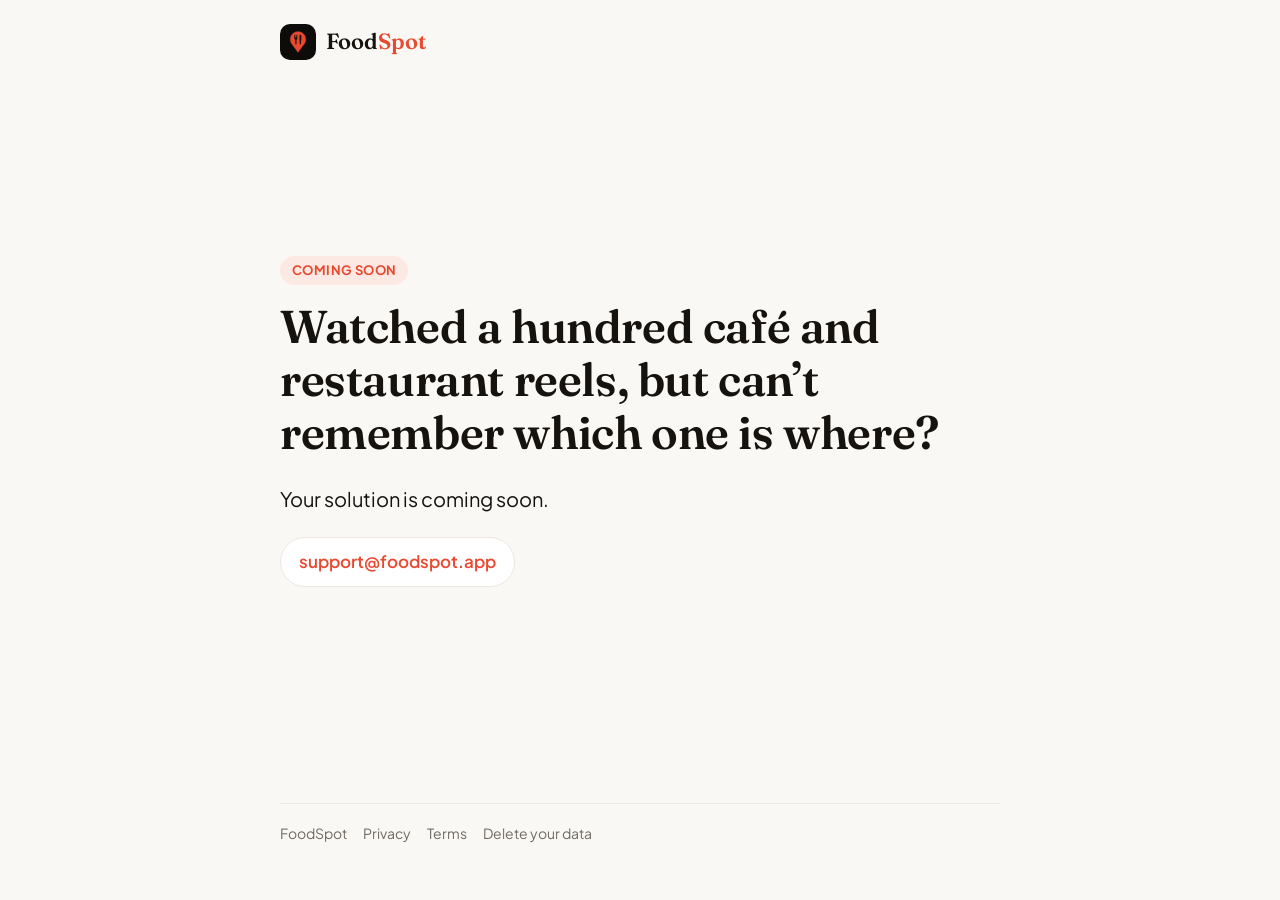
==== commit ea4598b4: "Coming soon page: new wording" ====
--- a/index.html
+++ b/index.html
@@ -4,7 +4,7 @@
 <meta charset="utf-8" />
 <meta name="viewport" content="width=device-width, initial-scale=1, viewport-fit=cover" />
 <title>FoodSpot · Coming soon</title>
-<meta name="description" content="FoodSpot pins the restaurants you see in food reels on your map. Coming soon to Google Play." />
+<meta name="description" content="Watched a hundred café and restaurant reels, but can’t remember which one is where? Your solution is coming soon." />
 <meta name="theme-color" content="#0D0C0B" />
 <meta name="robots" content="noindex" />
 <link rel="icon" href="icon.png" />
@@ -22,8 +22,11 @@
   /* The full home page is kept in site/launch/ until FoodSpot is on Google Play. */
   main { min-height: calc(100vh - 80px); display: flex; flex-direction: column; }
   .soon { flex: 1; display: flex; flex-direction: column; justify-content: center; padding: 48px 0; }
-  .soon h1 { font-size: 40px; }
-  .soon p { max-width: 460px; font-size: 17px; }
+  .soon h1 { font-size: clamp(30px, 6vw, 46px); max-width: 720px; }
+  .soon .lead { font-size: 20px; color: var(--text); margin: 18px 0 22px; }
+  .mail { align-self: flex-start; font-weight: 600; font-size: 17px; text-decoration: none;
+    border: 1px solid var(--border); background: var(--card); padding: 10px 18px; border-radius: 999px; }
+  .mail:hover { border-color: var(--accent); }
   .pill { display: inline-block; align-self: flex-start; background: var(--accent-soft); color: var(--accent);
     font-weight: 700; font-size: 13px; letter-spacing: .4px; text-transform: uppercase; padding: 4px 12px;
     border-radius: 999px; margin-bottom: 16px; }
@@ -35,10 +38,9 @@
 
   <section class="soon">
     <span class="pill">Coming soon</span>
-    <h1>Every food reel, pinned on your map.</h1>
-    <p>Share a reel from Instagram or YouTube and FoodSpot finds the restaurant and pins it on your map.
-      We’re getting it ready for Google Play.</p>
-    <p>Questions? Write to <a href="mailto:support@foodspot.app">support@foodspot.app</a>.</p>
+    <h1>Watched a hundred café and restaurant reels, but can’t remember which one is where?</h1>
+    <p class="lead">Your solution is coming soon.</p>
+    <a class="mail" href="mailto:support@foodspot.app">support@foodspot.app</a>
   </section>
 
   <footer><a href="./">FoodSpot</a><a href="privacy">Privacy</a><a href="terms">Terms</a><a href="delete-data">Delete your data</a></footer>
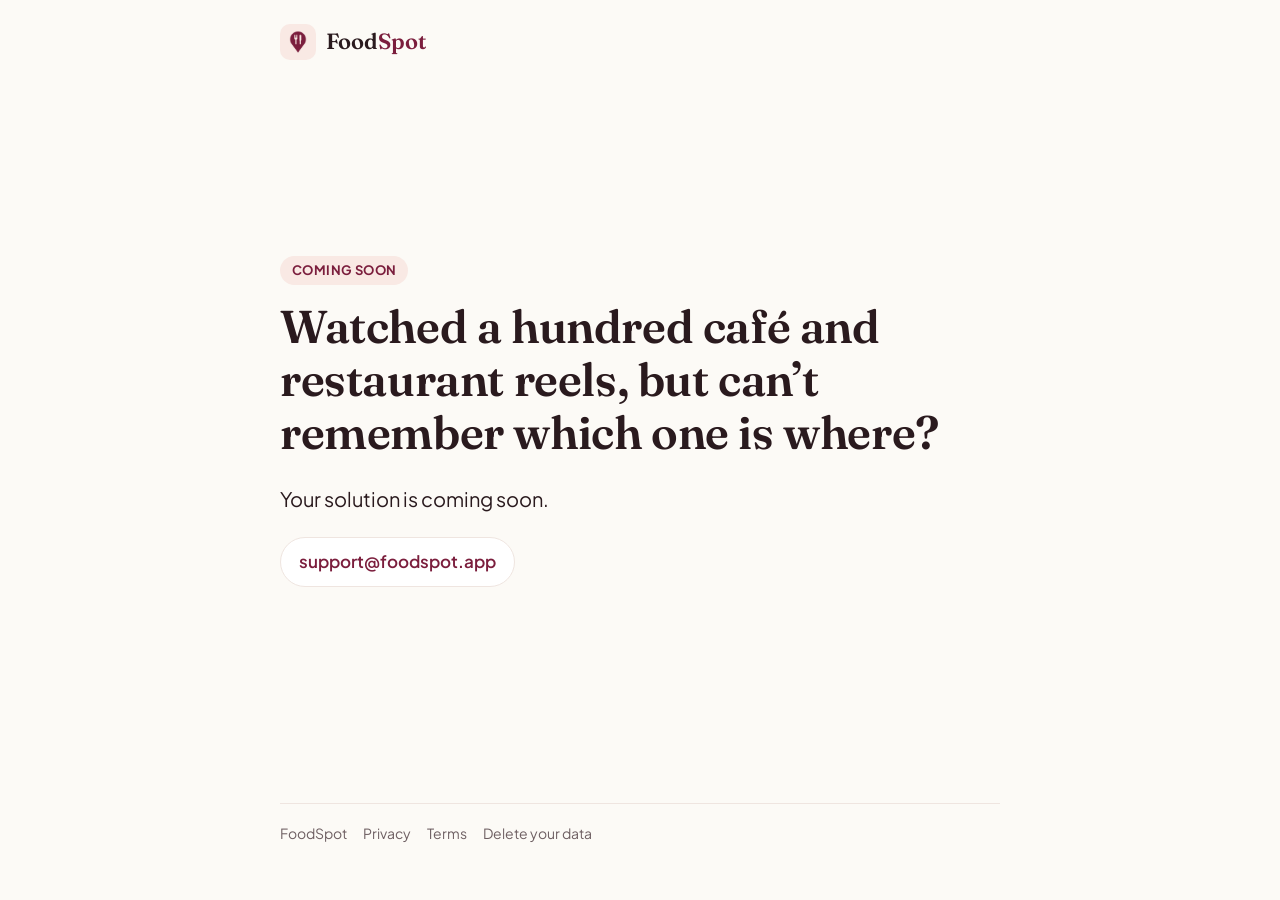
==== commit 12ae97ae: "Wine & Olive palette on every page, new icon and share card" ====
--- a/index.html
+++ b/index.html
@@ -5,13 +5,13 @@
 <meta name="viewport" content="width=device-width, initial-scale=1, viewport-fit=cover" />
 <title>FoodSpot · Coming soon</title>
 <meta name="description" content="Watched a hundred café and restaurant reels, but can’t remember which one is where? Your solution is coming soon." />
-<meta name="theme-color" content="#0D0C0B" />
+<meta name="theme-color" content="#FCFAF6" />
 <meta name="robots" content="noindex" />
 <link rel="icon" href="icon.png" />
 <link rel="preconnect" href="https://fonts.googleapis.com" />
 <link rel="preconnect" href="https://fonts.gstatic.com" crossorigin />
 <link rel="stylesheet" href="https://fonts.googleapis.com/css2?family=Fraunces:opsz,wght@9..144,600&family=Plus+Jakarta+Sans:wght@400;600;700&display=swap" />
-<link rel="stylesheet" href="site.css" />
+<link rel="stylesheet" href="site.css?v=2" />
 <script>
   // Shared-spot links used to live at the site root (#<payload>); send them to /s/.
   function toSpot() { if (location.hash.length > 20) location.replace('s/' + location.hash); }
--- a/site.css
+++ b/site.css
@@ -1,13 +1,9 @@
 /* Shared styles for FoodSpot's static pages (privacy, terms, delete-data). */
 :root {
-  --bg: #FAF8F4; --card: #FFFFFF; --text: #16130F; --muted: #6F6A62; --faint: #9C968C;
-  --border: #ECE7DF; --accent: #E8492F; --accent-soft: #FDE9E4;
-}
-@media (prefers-color-scheme: dark) {
-  :root:not([data-theme="light"]) {
-    --bg: #0D0C0B; --card: #181614; --text: #F6F3EE; --muted: #ABA59C; --faint: #7A746B;
-    --border: #2A2723; --accent: #FF6A47; --accent-soft: #3A1C14;
-  }
+  /* Wine & Olive palette (same as the app). Light only, like the app for regular users. */
+  --bg: #FCFAF6; --card: #FFFFFF; --text: #2A1A1E; --muted: #6E5F62; --faint: #A3969A;
+  --border: #EFE5E0; --accent: #7B1E3D; --accent-soft: #F9E9E4; --olive: #8A9A5B;
+  color-scheme: light;
 }
 * { box-sizing: border-box; }
 html, body { margin: 0; background: var(--bg); color: var(--text); }
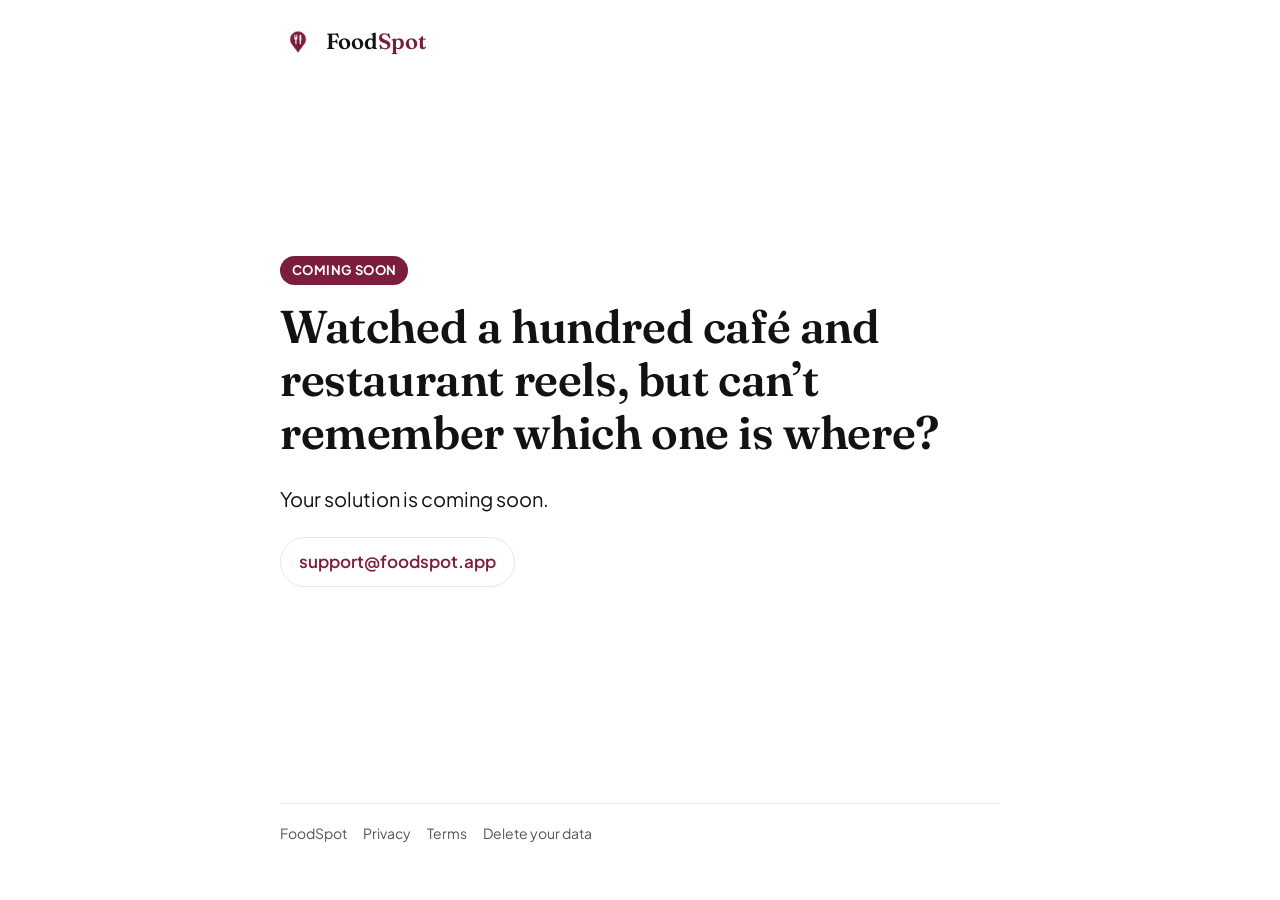
==== commit 04fb30db: "Crisp white look: white pages, new icon and share card" ====
--- a/index.html
+++ b/index.html
@@ -5,13 +5,13 @@
 <meta name="viewport" content="width=device-width, initial-scale=1, viewport-fit=cover" />
 <title>FoodSpot · Coming soon</title>
 <meta name="description" content="Watched a hundred café and restaurant reels, but can’t remember which one is where? Your solution is coming soon." />
-<meta name="theme-color" content="#FCFAF6" />
+<meta name="theme-color" content="#FFFFFF" />
 <meta name="robots" content="noindex" />
 <link rel="icon" href="icon.png" />
 <link rel="preconnect" href="https://fonts.googleapis.com" />
 <link rel="preconnect" href="https://fonts.gstatic.com" crossorigin />
 <link rel="stylesheet" href="https://fonts.googleapis.com/css2?family=Fraunces:opsz,wght@9..144,600&family=Plus+Jakarta+Sans:wght@400;600;700&display=swap" />
-<link rel="stylesheet" href="site.css?v=2" />
+<link rel="stylesheet" href="site.css?v=3" />
 <script>
   // Shared-spot links used to live at the site root (#<payload>); send them to /s/.
   function toSpot() { if (location.hash.length > 20) location.replace('s/' + location.hash); }
@@ -27,7 +27,7 @@
   .mail { align-self: flex-start; font-weight: 600; font-size: 17px; text-decoration: none;
     border: 1px solid var(--border); background: var(--card); padding: 10px 18px; border-radius: 999px; }
   .mail:hover { border-color: var(--accent); }
-  .pill { display: inline-block; align-self: flex-start; background: var(--accent-soft); color: var(--accent);
+  .pill { display: inline-block; align-self: flex-start; background: var(--accent); color: #fff;
     font-weight: 700; font-size: 13px; letter-spacing: .4px; text-transform: uppercase; padding: 4px 12px;
     border-radius: 999px; margin-bottom: 16px; }
 </style>
--- a/site.css
+++ b/site.css
@@ -1,8 +1,8 @@
 /* Shared styles for FoodSpot's static pages (privacy, terms, delete-data). */
 :root {
-  /* Wine & Olive palette (same as the app). Light only, like the app for regular users. */
-  --bg: #FCFAF6; --card: #FFFFFF; --text: #2A1A1E; --muted: #6E5F62; --faint: #A3969A;
-  --border: #EFE5E0; --accent: #7B1E3D; --accent-soft: #F9E9E4; --olive: #8A9A5B;
+  /* Crisp white Wine & Olive (same as the app): white surfaces, near-black text, no pastel fills. Light only. */
+  --bg: #FFFFFF; --card: #FFFFFF; --text: #121212; --muted: #555555; --faint: #8C8C8C;
+  --border: #E6E6E6; --accent: #7B1E3D; --accent-soft: #FFFFFF; --olive: #3E8E22;
   color-scheme: light;
 }
 * { box-sizing: border-box; }
@@ -25,6 +25,6 @@
 ul { padding-left: 22px; }
 .card { background: var(--card); border: 1px solid var(--border); border-radius: 18px; padding: 18px 20px; margin: 18px 0; }
 .card p { margin: 6px 0; }
-.code { font-family: ui-monospace, monospace; background: var(--accent-soft); color: var(--accent); padding: 2px 8px; border-radius: 8px; }
+.code { font-family: ui-monospace, monospace; background: var(--card); border: 1px solid var(--accent); color: var(--accent); padding: 2px 8px; border-radius: 8px; }
 footer { margin-top: 48px; padding-top: 18px; border-top: 1px solid var(--border); color: var(--faint); font-size: 14px; display: flex; flex-wrap: wrap; gap: 16px; }
 footer a { color: var(--muted); text-decoration: none; }
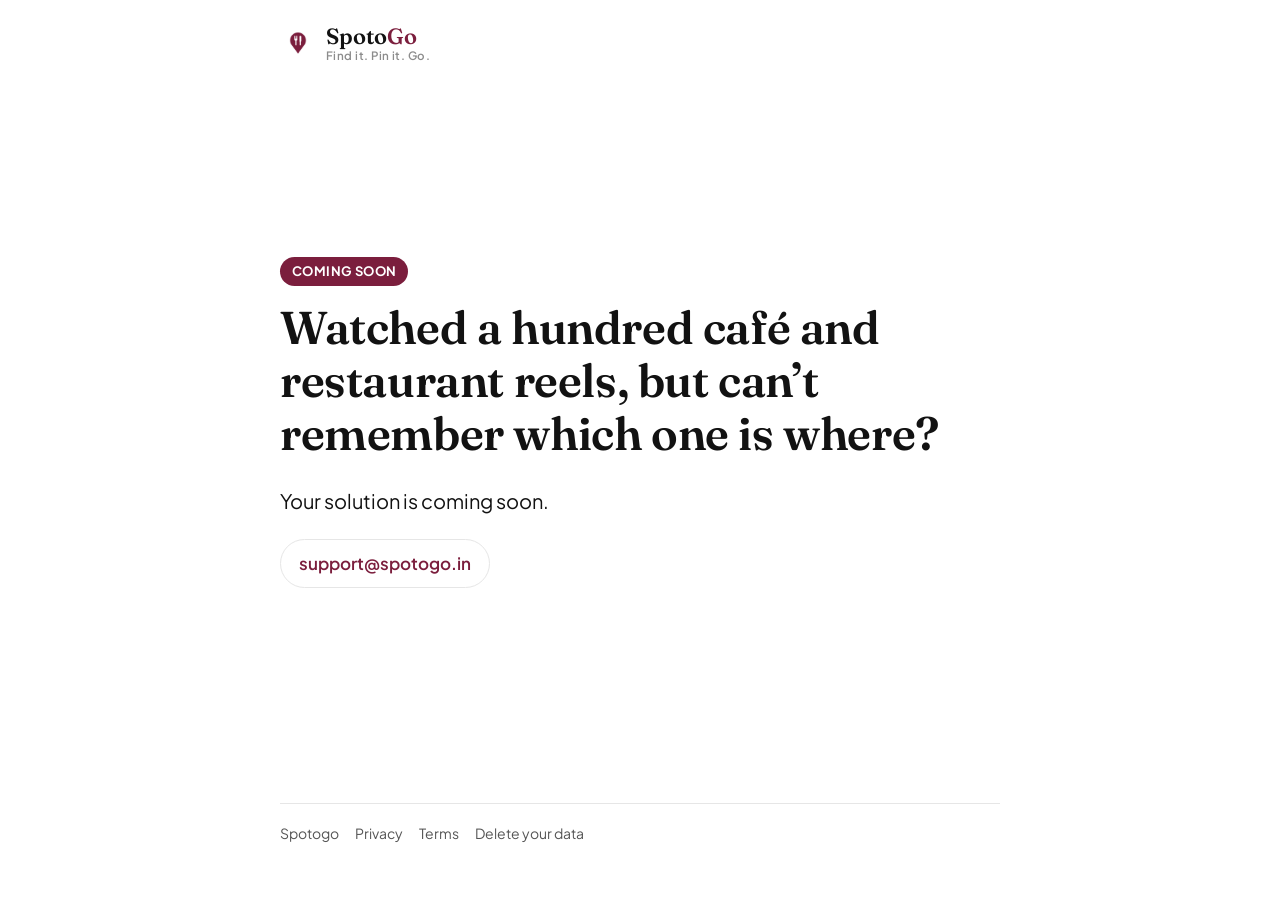
==== commit 5aad743e: "Spotogo: renamed site (formerly FoodSpot), tagline, mail images" ====
--- a/index.html
+++ b/index.html
@@ -3,7 +3,7 @@
 <head>
 <meta charset="utf-8" />
 <meta name="viewport" content="width=device-width, initial-scale=1, viewport-fit=cover" />
-<title>FoodSpot · Coming soon</title>
+<title>Spotogo · Coming soon</title>
 <meta name="description" content="Watched a hundred café and restaurant reels, but can’t remember which one is where? Your solution is coming soon." />
 <meta name="theme-color" content="#FFFFFF" />
 <meta name="robots" content="noindex" />
@@ -11,7 +11,7 @@
 <link rel="preconnect" href="https://fonts.googleapis.com" />
 <link rel="preconnect" href="https://fonts.gstatic.com" crossorigin />
 <link rel="stylesheet" href="https://fonts.googleapis.com/css2?family=Fraunces:opsz,wght@9..144,600&family=Plus+Jakarta+Sans:wght@400;600;700&display=swap" />
-<link rel="stylesheet" href="site.css?v=3" />
+<link rel="stylesheet" href="site.css?v=4" />
 <script>
   // Shared-spot links used to live at the site root (#<payload>); send them to /s/.
   function toSpot() { if (location.hash.length > 20) location.replace('s/' + location.hash); }
@@ -19,7 +19,7 @@
   addEventListener('hashchange', toSpot);
 </script>
 <style>
-  /* The full home page is kept in site/launch/ until FoodSpot is on Google Play. */
+  /* The full home page is kept in site/launch/ until Spotogo is on Google Play. */
   main { min-height: calc(100vh - 80px); display: flex; flex-direction: column; }
   .soon { flex: 1; display: flex; flex-direction: column; justify-content: center; padding: 48px 0; }
   .soon h1 { font-size: clamp(30px, 6vw, 46px); max-width: 720px; }
@@ -34,16 +34,16 @@
 </head>
 <body>
 <main>
-  <a class="brand" href="./"><img src="icon.png" alt="" /><span class="wordmark">Food<span>Spot</span></span></a>
+  <a class="brand" href="./"><img src="icon.png" alt="" /><span class="logo-text"><span class="wordmark">Spoto<span>Go</span></span><span class="tagline">Find it. Pin it. Go.</span></span></a>
 
   <section class="soon">
     <span class="pill">Coming soon</span>
     <h1>Watched a hundred café and restaurant reels, but can’t remember which one is where?</h1>
     <p class="lead">Your solution is coming soon.</p>
-    <a class="mail" href="mailto:support@foodspot.app">support@foodspot.app</a>
+    <a class="mail" href="mailto:support@spotogo.in">support@spotogo.in</a>
   </section>
 
-  <footer><a href="./">FoodSpot</a><a href="privacy">Privacy</a><a href="terms">Terms</a><a href="delete-data">Delete your data</a></footer>
+  <footer><a href="./">Spotogo</a><a href="privacy">Privacy</a><a href="terms">Terms</a><a href="delete-data">Delete your data</a></footer>
 </main>
 </body>
 </html>
--- a/site.css
+++ b/site.css
@@ -1,4 +1,4 @@
-/* Shared styles for FoodSpot's static pages (privacy, terms, delete-data). */
+/* Shared styles for Spotogo's static pages (privacy, terms, delete-data). */
 :root {
   /* Crisp white Wine & Olive (same as the app): white surfaces, near-black text, no pastel fills. Light only. */
   --bg: #FFFFFF; --card: #FFFFFF; --text: #121212; --muted: #555555; --faint: #8C8C8C;
@@ -17,6 +17,9 @@
 .brand img { width: 36px; height: 36px; border-radius: 10px; }
 .wordmark { font-family: Fraunces, Georgia, serif; font-size: 22px; font-weight: 600; }
 .wordmark span { color: var(--accent); }
+/* The tagline sits under every Spotogo logo. */
+.logo-text { display: flex; flex-direction: column; line-height: 1.1; }
+.tagline { font-size: 11.5px; font-weight: 600; letter-spacing: 0.04em; color: var(--faint); margin-top: 2px; }
 h1 { font-family: Fraunces, Georgia, serif; font-weight: 600; font-size: 34px; line-height: 1.15; letter-spacing: -0.4px; margin: 0 0 6px; }
 h2 { font-family: Fraunces, Georgia, serif; font-weight: 600; font-size: 22px; margin: 34px 0 8px; }
 .updated { color: var(--faint); font-size: 14px; margin: 0 0 24px; }
